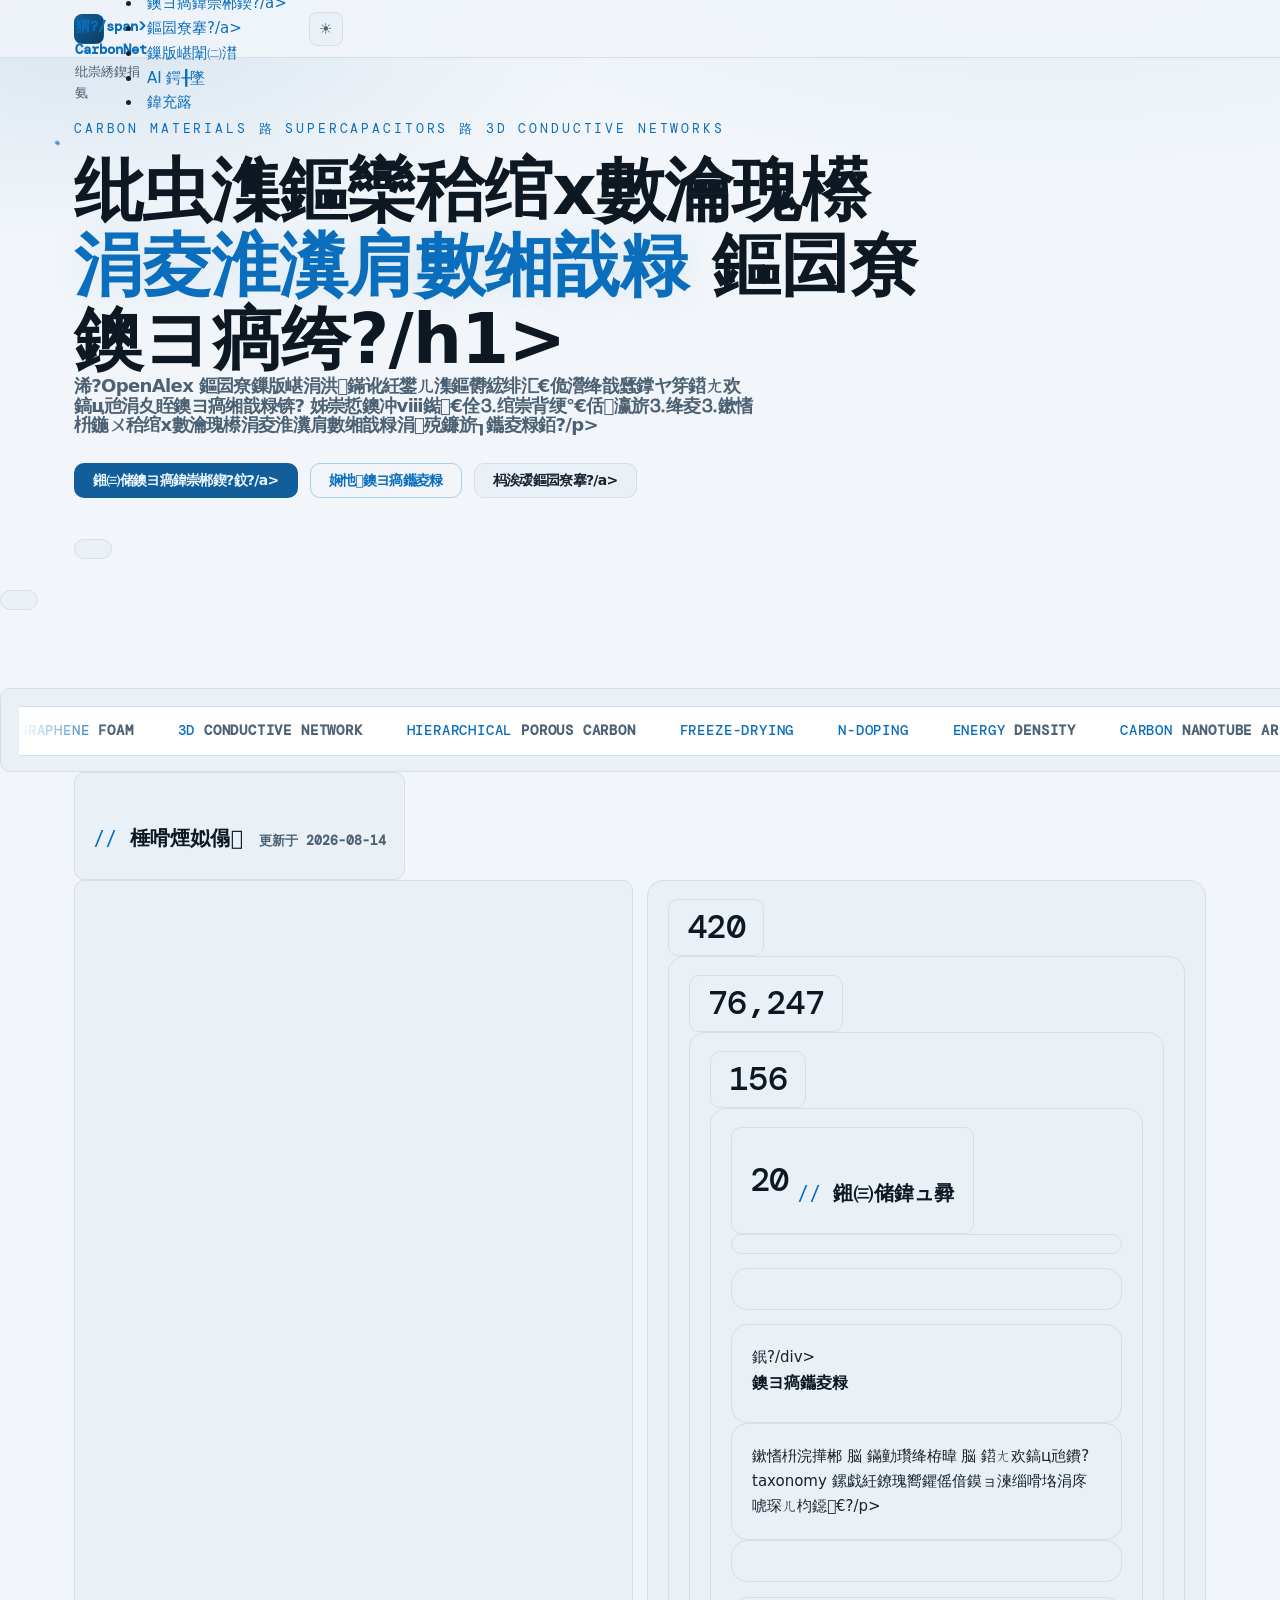
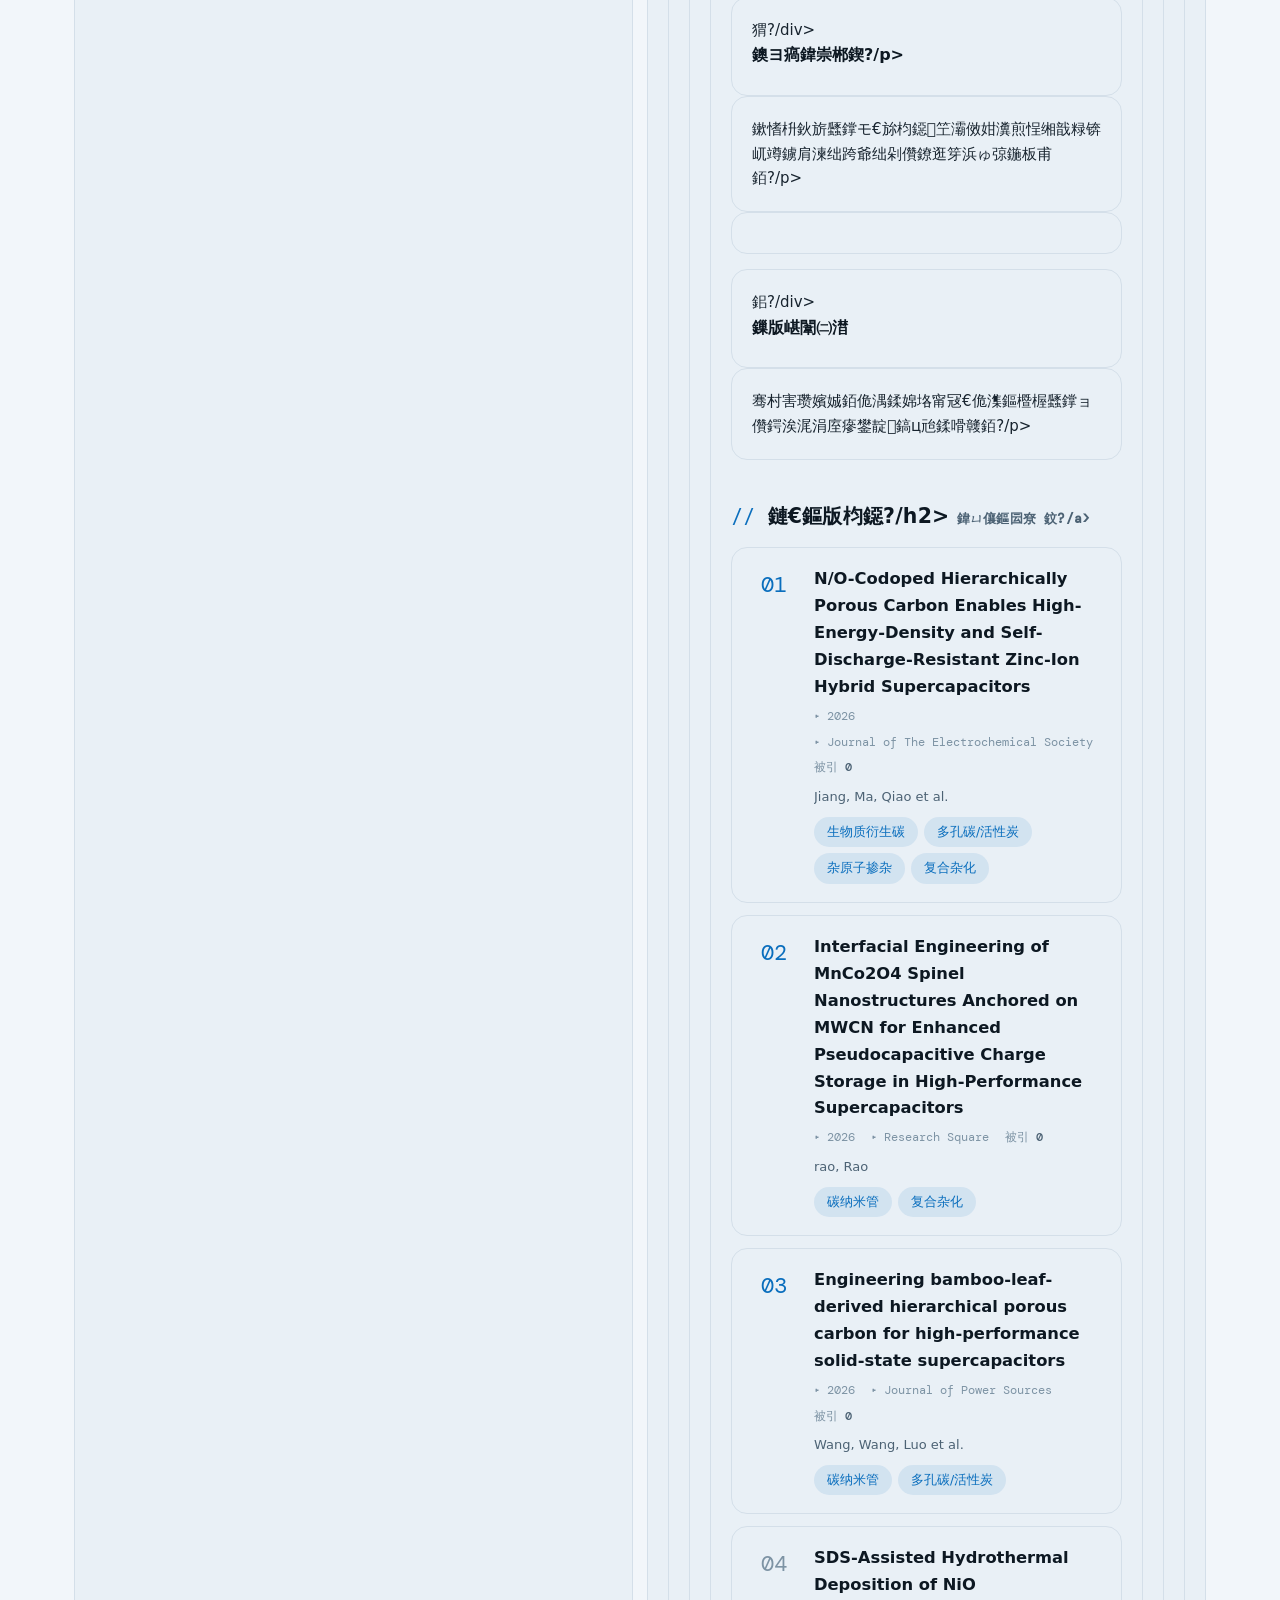
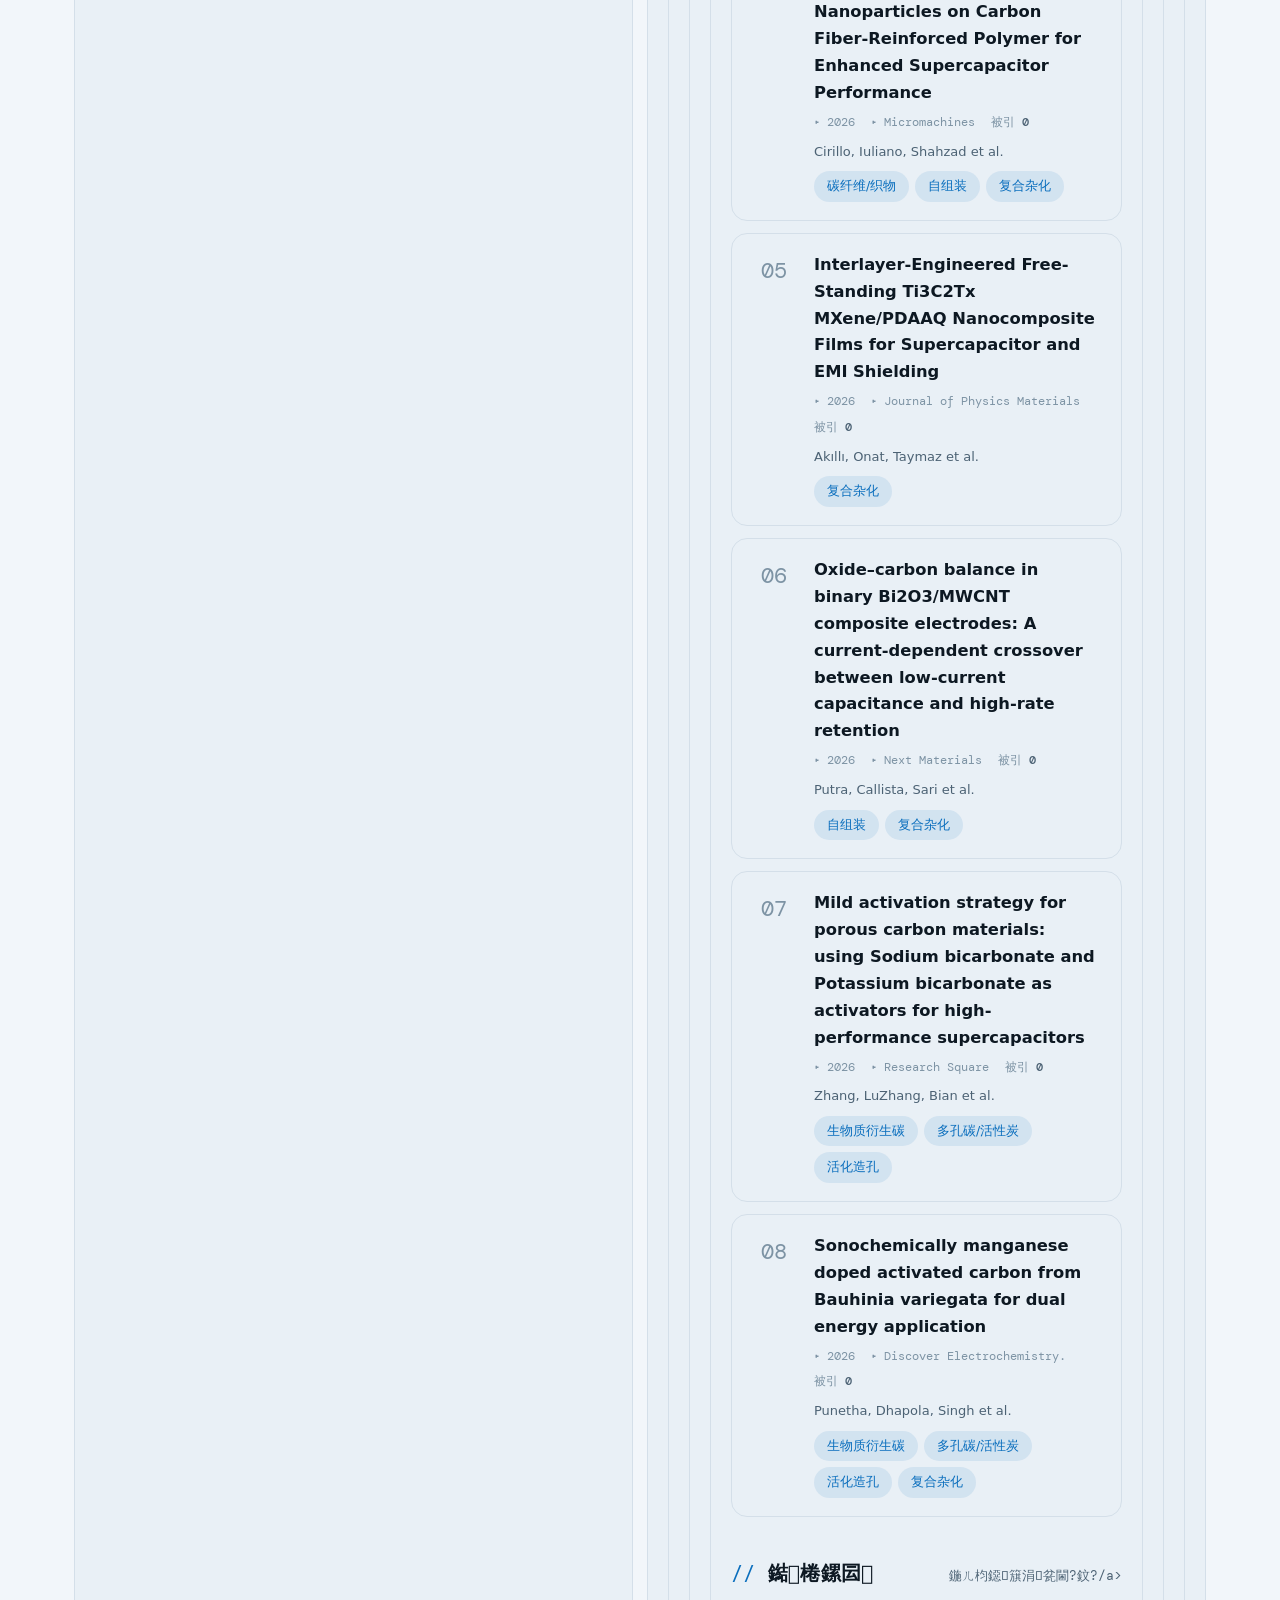
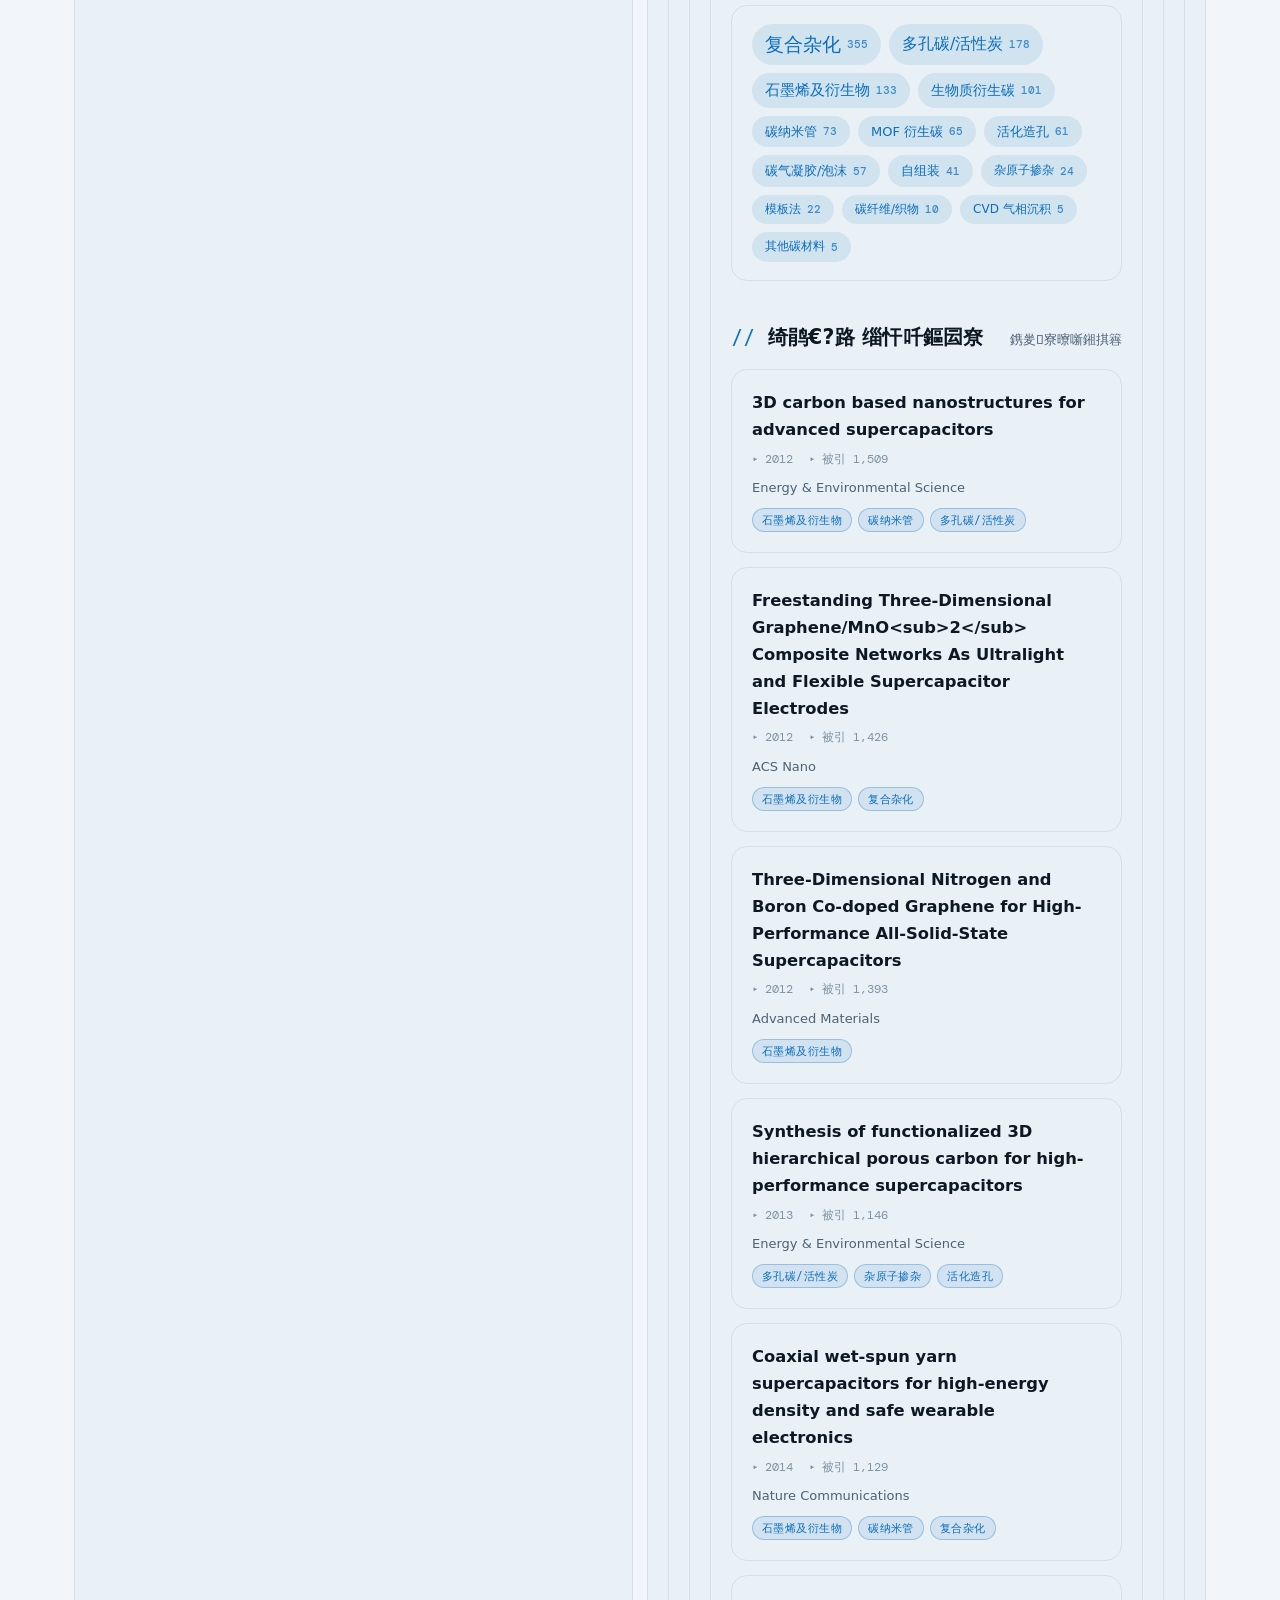
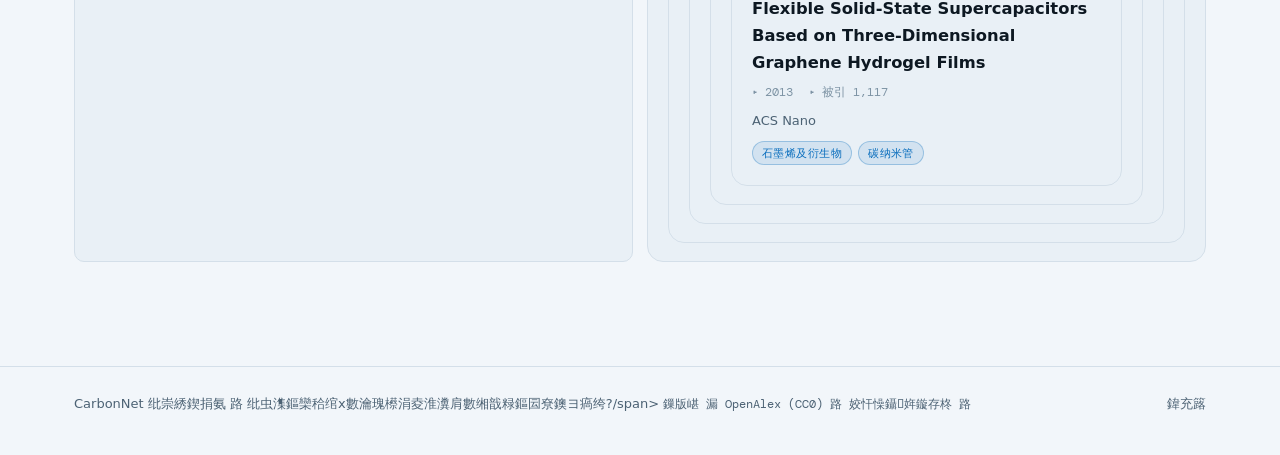
==== index.html @ fbaf21c8 "feat: CarbonNet 碳网图谱初版 — 碳材料超级电容器三维导电网络文献知识站" ====
﻿<!DOCTYPE html>
<html lang="zh-CN" class="no-js">
<head>
  <meta charset="UTF-8">
  <meta name="viewport" content="width=device-width, initial-scale=1.0">
  <meta name="description" content="CarbonNet 纰崇綉鍥捐氨 鈥?纰虫潗鏂欒秴绾х數瀹瑰櫒涓夌淮瀵肩數缃戠粶鏂囩尞鐭ヨ瘑绔欍€傛暟鎹潵鑷?OpenAlex锛屾瘡鍛ㄨ嚜鍔ㄦ洿鏂般€?>
  <title>CarbonNet 纰崇綉鍥捐氨 鈥?纰虫潗鏂欒秴绾х數瀹瑰櫒涓夌淮瀵肩數缃戠粶</title>
  <link rel="icon" href="assets/favicon.svg?v=1" type="image/svg+xml">
  <link rel="stylesheet" href="css/tokens.css?v=1">
  <link rel="stylesheet" href="css/main.css?v=1">
  <link rel="stylesheet" href="css/pages.css?v=1">
  <script defer src="js/vendor/echarts.min.js?v=1"></script>
  <script defer src="js/common.js?v=3"></script>
  <script defer src="js/index.js?v=1"></script>
</head>
<body>
  <header class="nav">
    <div class="nav-inner">
      <a class="brand" href="index.html">
        <span class="logo">猬?/span>
        <span>CarbonNet</span><span class="brand-cn">纰崇綉鍥捐氨</span>
      </a>
      <nav aria-label="涓诲鑸?>
        <ul class="nav-links">
          <li><a href="index.html">棣栭〉</a></li>
          <li><a href="taxonomy.html">鐭ヨ瘑鑴夌粶</a></li>
          <li><a href="graph.html">鐭ヨ瘑鍏崇郴鍥?/a></li>
          <li><a href="library.html">鏂囩尞搴?/a></li>
          <li><a href="stats.html">鏁版嵁闈㈡澘</a></li>
          <li><a href="ai.html">AI 鍔╂墜</a></li>
          <li><a href="about.html">鍏充簬</a></li>
        </ul>
      </nav>
      <div class="nav-right">
        <button class="icon-btn theme-toggle" aria-label="鍒囨崲涓婚">鈽?/button>
        <button class="icon-btn nav-toggle" aria-label="鑿滃崟">鈽?/button>
      </div>
    </div>
  </header>

  <main class="page">
    <!-- Hero锛氱矑瀛愮敾甯?+ 澶у瓧鏍囪 -->
    <section class="hero">
      <canvas class="hero-canvas" id="heroCanvas" aria-hidden="true"></canvas>
      <div class="container hero-inner">
        <p class="hero-eyebrow enter">CARBON MATERIALS 路 SUPERCAPACITORS 路 3D CONDUCTIVE NETWORKS</p>
        <h1 class="enter">纰虫潗鏂欒秴绾х數瀹瑰櫒<br><span class="glow">涓夌淮瀵肩數缃戠粶</span> 鏂囩尞鐭ヨ瘑绔?/h1>
        <p class="lead enter">浠?OpenAlex 鏂囩尞鏁版嵁涓洪鏋讹紝鐢ㄦ潗鏂欎綋绯汇€佹瀯绛戠瓥鐣ヤ笌鍣ㄤ欢鎬ц兘涓夊眰鐭ヨ瘑缃戠粶锛?          姊崇悊鐭冲ⅷ鐑€佺⒊绾崇背绠°€佸瀛旂⒊绛夌⒊鏉愭枡鍦ㄨ秴绾х數瀹瑰櫒涓夌淮瀵肩數缃戠粶涓殑鐮旂┒鑴夌粶銆?/p>
        <div class="hero-actions enter">
          <a class="btn btn-primary" href="graph.html">鎺㈢储鐭ヨ瘑鍏崇郴鍥?鈫?/a>
          <a class="btn btn-ghost" href="taxonomy.html">娴忚鐭ヨ瘑鑴夌粶</a>
          <a class="btn btn-soft" href="library.html">杩涘叆鏂囩尞搴?/a>
        </div>
      </div>
    </section>

    <!-- 澶у瓧鏍囪甯?-->
    <div class="marquee-band" aria-hidden="true">
      <div class="marquee" id="marquee"></div>
    </div>

    <div class="container">
      <!-- KPI -->
      <section class="sec-head"><h2>棰嗗煙姒傝</h2><span class="sec-more" id="kpiUpdated"></span></section>
      <div class="kpi-grid" data-stagger>
        <div class="card kpi enter"><div class="kpi-num" id="kpiWorks">鈥?/div><div class="kpi-label">鏀跺綍鏂囩尞</div></div>
        <div class="card kpi enter"><div class="kpi-num" id="kpiCited">鈥?/div><div class="kpi-label">绱琚紩</div></div>
        <div class="card kpi enter"><div class="kpi-num" id="kpiVenues">鈥?/div><div class="kpi-label">瑕嗙洊鏈熷垔</div></div>
        <div class="card kpi enter"><div class="kpi-num" id="kpiYears">鈥?/div><div class="kpi-label">鏃堕棿璺ㄥ害锛堝勾锛?/div></div>
      </div>

      <!-- 鍔熻兘鍏ュ彛 -->
      <section class="sec-head"><h2>鎺㈢储鍏ュ彛</h2></section>
      <div class="grid-3" data-stagger>
        <a class="card card-hover feature-card enter" href="taxonomy.html">
          <div class="fc-icon">鈱?/div>
          <p class="fc-title">鐭ヨ瘑鑴夌粶</p>
          <p class="fc-desc">鏉愭枡浣撶郴 脳 鏋勭瓚绛栫暐 脳 鍣ㄤ欢鎬ц兘鐨?taxonomy 鏍戯紝鐐瑰嚮鑺傜偣鏌ョ湅缁嗗垎涓庝唬琛ㄦ枃鐚€?/p>
        </a>
        <a class="card card-hover feature-card enter" href="graph.html">
          <div class="fc-icon">猬?/div>
          <p class="fc-title">鐭ヨ瘑鍏崇郴鍥?/p>
          <p class="fc-desc">鏉愭枡鈥旂瓥鐣モ€旀枃鐚笁灞傚姏瀵煎悜缃戠粶锛屼竴鐪肩湅绌跨爺绌剁儹鐐逛笌浜ゅ弶鍦板甫銆?/p>
        </a>
        <a class="card card-hover feature-card enter" href="stats.html">
          <div class="fc-icon">鈻?/div>
          <p class="fc-title">鏁版嵁闈㈡澘</p>
          <p class="fc-desc">骞村害瓒嬪娍銆佹湡鍒婂垎甯冦€佹潗鏂櫭楃瓥鐣ョ儹鍔涘浘涓庢瘮鐢靛鎬ц兘鍒嗗竷銆?/p>
        </a>
      </div>

      <!-- 鏈€鏂版枃鐚?-->
      <section class="sec-head">
        <h2>鏈€鏂版枃鐚?/h2>
        <a class="sec-more" href="library.html?sort=date">鍏ㄩ儴鏂囩尞 鈫?/a>
      </section>
      <div class="paper-list" id="latestList" data-stagger></div>

      <!-- 鐑棬鏍囩浜?-->
      <section class="sec-head">
        <h2>鐑棬鏍囩</h2>
        <a class="sec-more" href="library.html">鍦ㄦ枃鐚簱涓瓫閫?鈫?/a>
      </section>
      <div class="tag-cloud card enter" id="tagCloud" style="padding:18px 20px"></div>

      <!-- 绮鹃€?/ 缁忓吀鏂囩尞 -->
      <section class="sec-head">
        <h2>绮鹃€?路 缁忓吀鏂囩尞</h2>
        <span class="sec-more">鎸夎寮曢噺鎺掑簭</span>
      </section>
      <div class="classic-grid" id="classicGrid" data-stagger></div>
    </div>
  </main>

  <footer class="site-footer">
    <div class="container">
      <span>CarbonNet 纰崇綉鍥捐氨 路 纰虫潗鏂欒秴绾х數瀹瑰櫒涓夌淮瀵肩數缃戠粶鏂囩尞鐭ヨ瘑绔?/span>
      <span class="footer-mono">鏁版嵁 漏 OpenAlex (CC0) 路 姣忓懆鑷姩鏇存柊 路 <a href="about.html">鍏充簬</a></span>
    </div>
  </footer>
</body>
</html>
---- css/tokens.css ----
/* ============================================================
   CarbonNet 碳网图谱 — 设计令牌 (Design Tokens)
   所有颜色集中于此；ECharts 通过 chartTheme() 读取同一批变量，
   改令牌即全站换肤。
   ============================================================ */

:root {
  /* —— 表面与文字（暗色默认：蓝调近黑编辑式） —— */
  --c-bg:            #0a0f14;
  --c-bg-soft:       #0e1620;
  --c-bg-raised:     #132030;
  --c-bg-overlay:    rgba(6, 11, 16, 0.72);
  --c-border:        #1c2c3a;
  --c-border-strong: #2b4358;
  --c-text:          #dce7f2;
  --c-text-dim:      #8fa3b5;
  --c-text-faint:    #5b7186;
  --c-heading:       #f2f7fb;

  /* —— 品牌 —— */
  --c-accent:        #7CC7FF;   /* 电光青：链接/高亮 */
  --c-accent-ink:    #04121f;   /* 电光青上的文字 */
  --c-accent-soft:   rgba(124, 199, 255, 0.12);
  --c-accent-line:   rgba(124, 199, 255, 0.35);
  --c-btn:           #125E9A;   /* 深蓝：按钮 */
  --c-btn-hover:     #1574bd;
  --c-btn-ink:       #eaf6ff;
  --c-ok:            #4ade80;
  --c-warn:          #fbbf24;
  --c-err:           #f87171;

  /* —— 图表令牌（chartTheme() 读取） —— */
  --chart-text:    #8fa3b5;
  --chart-axis:    #22374a;
  --chart-split:   rgba(124, 199, 255, 0.08);
  --chart-p1:      #7CC7FF;
  --chart-p2:      #125E9A;
  --chart-p3:      #4ade80;
  --chart-p4:      #fbbf24;
  --chart-p5:      #a78bfa;
  --chart-p6:      #f472b6;
  --chart-p7:      #2dd4bf;
  --chart-p8:      #fb923c;

  /* —— 字体 —— */
  --font-display: "Space Grotesk", "PingFang SC", "Microsoft YaHei", system-ui, sans-serif;
  --font-mono:    "DM Mono", ui-monospace, "Cascadia Mono", Consolas, monospace;
  --font-body:    "Space Grotesk", "PingFang SC", "Microsoft YaHei", system-ui, sans-serif;

  /* —— 动效 —— */
  --ease-spring:  cubic-bezier(.17, 1.25, .36, 1);
  --ease-out:     cubic-bezier(.22, .61, .36, 1);
  --dur-fast:     .16s;
  --dur-med:      .32s;
  --dur-slow:     .55s;
  --stagger-step: 55ms;
  --blur-in:      6px;
  --rise-in:      14px;

  /* —— 布局与阴影 —— */
  --nav-h:         58px;
  --radius:        10px;
  --radius-lg:     16px;
  --shadow-soft:   0 10px 30px rgba(0, 0, 0, .35);
  --shadow-pop:    0 18px 48px rgba(0, 0, 0, .5);
  --content-max:   1180px;
}

/* —— 浅色主题：覆盖令牌即全站换肤 —— */
[data-theme="light"] {
  --c-bg:            #f2f6fa;
  --c-bg-soft:       #ffffff;
  --c-bg-raised:     #e9f0f6;
  --c-bg-overlay:    rgba(226, 235, 244, 0.78);
  --c-border:        #d4dfe9;
  --c-border-strong: #b6c9d8;
  --c-text:          #17232e;
  --c-text-dim:      #4c6274;
  --c-text-faint:    #7d93a4;
  --c-heading:       #0d1822;

  --c-accent:        #0a6ebd;
  --c-accent-ink:    #ffffff;
  --c-accent-soft:   rgba(10, 110, 189, 0.10);
  --c-accent-line:   rgba(10, 110, 189, 0.30);
  --c-btn:           #125E9A;
  --c-btn-hover:     #0d507f;
  --c-btn-ink:       #eaf6ff;
  --c-ok:            #16a34a;
  --c-warn:          #d97706;
  --c-err:           #dc2626;

  --chart-text:    #4c6274;
  --chart-axis:    #c3d2de;
  --chart-split:   rgba(10, 110, 189, 0.08);
  --chart-p1:      #0a6ebd;
  --chart-p2:      #125E9A;
  --chart-p3:      #16a34a;
  --chart-p4:      #d97706;
  --chart-p5:      #7c3aed;
  --chart-p6:      #db2777;
  --chart-p7:      #0d9488;
  --chart-p8:      #ea580c;

  --shadow-soft:   0 10px 26px rgba(23, 53, 77, .12);
  --shadow-pop:    0 18px 44px rgba(23, 53, 77, .18);
}

/* ============================================================
   本地字体（零第三方请求）
   ============================================================ */
@font-face {
  font-family: "Space Grotesk";
  src: url("../fonts/space-grotesk-latin-wght-normal.woff2") format("woff2");
  font-weight: 300 700;
  font-style: normal;
  font-display: swap;
}
@font-face {
  font-family: "DM Mono";
  src: url("../fonts/dm-mono-latin-400-normal.woff2") format("woff2");
  font-weight: 400;
  font-style: normal;
  font-display: swap;
}
@font-face {
  font-family: "DM Mono";
  src: url("../fonts/dm-mono-latin-500-normal.woff2") format("woff2");
  font-weight: 500;
  font-style: normal;
  font-display: swap;
}
@font-face {
  font-family: "DM Mono";
  src: url("../fonts/dm-mono-latin-400-italic.woff2") format("woff2");
  font-weight: 400;
  font-style: italic;
  font-display: swap;
}
---- css/main.css ----
/* ============================================================
   CarbonNet 碳网图谱 — 全局样式 (main.css)
   依赖 tokens.css；所有颜色取自 CSS 变量令牌。
   铁律提醒：本文件每次改动后，引用它的 HTML 中 ?v=N 必须 +1。
   ============================================================ */

/* ---------- Reset & base ---------- */
*, *::before, *::after { box-sizing: border-box; }
html { -webkit-text-size-adjust: 100%; }
body {
  margin: 0;
  font-family: var(--font-body);
  font-size: 15px;
  line-height: 1.65;
  color: var(--c-text);
  background-color: var(--c-bg);
  /* 编辑式浅网格纹理 */
  background-image:
    radial-gradient(1100px 420px at 82% -8%, rgba(124, 199, 255, 0.09), transparent 60%),
    radial-gradient(900px 380px at 8% 4%, rgba(18, 94, 154, 0.14), transparent 55%),
    linear-gradient(var(--c-bg), var(--c-bg)),
    linear-gradient(to right, rgba(124, 199, 255, 0.035) 1px, transparent 1px),
    linear-gradient(to bottom, rgba(124, 199, 255, 0.035) 1px, transparent 1px);
  background-size: auto, auto, auto, 44px 44px, 44px 44px;
  background-attachment: fixed;
  min-height: 100vh;
  -webkit-font-smoothing: antialiased;
}
[data-theme="light"] body {
  background-image:
    radial-gradient(1100px 420px at 82% -8%, rgba(10, 110, 189, 0.08), transparent 60%),
    radial-gradient(900px 380px at 8% 4%, rgba(18, 94, 154, 0.10), transparent 55%),
    linear-gradient(var(--c-bg), var(--c-bg)),
    linear-gradient(to right, rgba(10, 110, 189, 0.045) 1px, transparent 1px),
    linear-gradient(to bottom, rgba(10, 110, 189, 0.045) 1px, transparent 1px);
  background-size: auto, auto, auto, 44px 44px, 44px 44px;
  background-attachment: fixed;
}

h1, h2, h3, h4 { font-family: var(--font-display); color: var(--c-heading); line-height: 1.25; margin: 0 0 .5em; letter-spacing: .01em; }
a { color: var(--c-accent); text-decoration: none; transition: color var(--dur-fast) var(--ease-out); }
a:hover { color: var(--c-accent); text-decoration: underline; text-underline-offset: 3px; }
p { margin: 0 0 1em; }
img, svg, canvas { display: block; max-width: 100%; }
button { font-family: inherit; }
::selection { background: var(--c-accent); color: var(--c-accent-ink); }
:focus-visible { outline: 2px solid var(--c-accent); outline-offset: 2px; border-radius: 3px; }

/* ---------- 布局 ---------- */
.container { max-width: var(--content-max); margin: 0 auto; padding: 0 24px; }
.page { padding-top: calc(var(--nav-h) + 28px); padding-bottom: 64px; min-height: 100vh; }

/* 页头（内页 hero） */
.page-head { margin: 8px 0 30px; }
.eyebrow {
  font-family: var(--font-mono);
  font-size: 12px;
  letter-spacing: .18em;
  text-transform: uppercase;
  color: var(--c-accent);
  display: block;
  margin-bottom: 10px;
}
.page-head h1 { font-size: clamp(1.7rem, 3.4vw, 2.5rem); font-weight: 600; margin-bottom: .4em; }
.page-head .lead { color: var(--c-text-dim); max-width: 720px; font-size: 15.5px; }

/* section 标题 */
.sec-head { display: flex; align-items: baseline; justify-content: space-between; gap: 16px; margin: 44px 0 18px; flex-wrap: wrap; }
.sec-head h2 { font-size: 1.28rem; font-weight: 600; margin: 0; }
.sec-head h2::before { content: "// "; color: var(--c-accent); font-family: var(--font-mono); font-weight: 400; }
.sec-head .sec-more { font-family: var(--font-mono); font-size: 13px; color: var(--c-text-dim); }
.sec-head .sec-more:hover { color: var(--c-accent); }

/* ---------- 顶部导航 ---------- */
.nav {
  position: fixed; inset: 0 0 auto 0; z-index: 100;
  height: var(--nav-h);
  display: flex; align-items: center;
  background: color-mix(in srgb, var(--c-bg) 82%, transparent);
  -webkit-backdrop-filter: blur(12px) saturate(1.2);
  backdrop-filter: blur(12px) saturate(1.2);
  border-bottom: 1px solid var(--c-border);
}
.nav-inner { width: 100%; max-width: var(--content-max); margin: 0 auto; padding: 0 24px; display: flex; align-items: center; gap: 22px; }
.brand { display: flex; align-items: center; gap: 10px; font-family: var(--font-display); font-weight: 600; font-size: 16px; color: var(--c-heading); }
.brand:hover { text-decoration: none; }
.brand .logo {
  width: 30px; height: 30px; border-radius: 8px; display: grid; place-items: center;
  background: linear-gradient(135deg, var(--c-btn) 0%, #0b3d63 100%);
  border: 1px solid var(--c-accent-line);
  font-family: var(--font-mono); font-size: 14px; color: var(--c-accent);
}
.brand .brand-cn { color: var(--c-text-dim); font-weight: 500; font-size: 13px; }
.nav-links { display: flex; gap: 2px; margin-left: auto; list-style: none; padding: 0; margin-block: 0; }
.nav-links a {
  display: block; padding: 7px 13px; border-radius: 8px; color: var(--c-text-dim);
  font-size: 14px; font-weight: 500; transition: background var(--dur-fast) var(--ease-out), color var(--dur-fast) var(--ease-out);
}
.nav-links a:hover { color: var(--c-text); background: var(--c-accent-soft); text-decoration: none; }
.nav-links a.active { color: var(--c-accent); background: var(--c-accent-soft); }
.nav-right { display: flex; align-items: center; gap: 10px; }
.icon-btn {
  width: 34px; height: 34px; border-radius: 8px; border: 1px solid var(--c-border);
  background: var(--c-bg-raised); color: var(--c-text-dim); cursor: pointer; font-size: 15px;
  display: grid; place-items: center; transition: color var(--dur-fast), border-color var(--dur-fast), transform var(--dur-fast) var(--ease-spring);
}
.icon-btn:hover { color: var(--c-accent); border-color: var(--c-accent-line); transform: translateY(-1px); }
.nav-toggle { display: none; }

/* ---------- 按钮 ---------- */
.btn {
  display: inline-flex; align-items: center; gap: 8px; padding: 9px 18px; border-radius: var(--radius);
  font-size: 14px; font-weight: 600; cursor: pointer; border: 1px solid transparent;
  transition: transform var(--dur-fast) var(--ease-spring), background var(--dur-fast), border-color var(--dur-fast), color var(--dur-fast), box-shadow var(--dur-fast);
}
.btn:active { transform: translateY(1px) scale(.99); }
.btn-primary { background: var(--c-btn); color: var(--c-btn-ink); }
.btn-primary:hover { background: var(--c-btn-hover); box-shadow: 0 4px 18px rgba(18, 94, 154, .35); text-decoration: none; color: var(--c-btn-ink); }
.btn-ghost { background: transparent; color: var(--c-accent); border-color: var(--c-accent-line); }
.btn-ghost:hover { background: var(--c-accent-soft); border-color: var(--c-accent); text-decoration: none; }
.btn-soft { background: var(--c-bg-raised); color: var(--c-text); border-color: var(--c-border); }
.btn-soft:hover { border-color: var(--c-border-strong); color: var(--c-heading); text-decoration: none; }
.btn-sm { padding: 5px 12px; font-size: 13px; border-radius: 7px; }

/* ---------- 卡片 ---------- */
.card {
  background: var(--c-bg-raised);
  border: 1px solid var(--c-border);
  border-radius: var(--radius-lg);
  padding: 20px;
  transition: transform var(--dur-med) var(--ease-spring), border-color var(--dur-med), box-shadow var(--dur-med);
}
.card-hover:hover { transform: translateY(-3px); border-color: var(--c-accent-line); box-shadow: var(--shadow-soft); }
.card h3 { font-size: 1.05rem; margin: 0 0 8px; }
.card h3 a { color: var(--c-heading); }
.card h3 a:hover { color: var(--c-accent); text-decoration: none; }

/* ---------- KPI ---------- */
.kpi-grid { display: grid; grid-template-columns: repeat(auto-fit, minmax(160px, 1fr)); gap: 14px; }
.kpi { padding: 18px 20px; position: relative; overflow: hidden; }
.kpi .kpi-num {
  font-family: var(--font-mono); font-size: 2.1rem; font-weight: 500; color: var(--c-heading);
  font-variant-numeric: tabular-nums; letter-spacing: -.02em; line-height: 1.1;
}
.kpi .kpi-num .unit { font-size: 1rem; color: var(--c-accent); margin-left: 4px; }
.kpi .kpi-label { color: var(--c-text-dim); font-size: 13px; margin-top: 6px; }
.kpi::after {
  content: ""; position: absolute; inset: auto -30% -60% auto; width: 120px; height: 120px;
  background: radial-gradient(closest-side, var(--c-accent-soft), transparent); pointer-events: none;
}

/* ---------- 标签云 / 徽章 ---------- */
.tag {
  display: inline-flex; align-items: center; gap: 6px; padding: 4px 12px; border-radius: 999px;
  background: var(--c-accent-soft); color: var(--c-accent); border: 1px solid transparent;
  font-size: 12.5px; font-weight: 500; cursor: pointer; white-space: nowrap;
  transition: transform var(--dur-fast) var(--ease-spring), border-color var(--dur-fast), background var(--dur-fast);
}
.tag:hover { transform: translateY(-1px); border-color: var(--c-accent-line); text-decoration: none; }
.tag .tag-count { font-family: var(--font-mono); font-size: 11px; opacity: .75; }
.tag-cloud { display: flex; flex-wrap: wrap; gap: 8px; }
.tag-cloud .tag { font-size: 12.5px; }

.badge {
  display: inline-flex; align-items: center; padding: 2px 9px; border-radius: 999px;
  font-family: var(--font-mono); font-size: 11px; letter-spacing: .04em;
  border: 1px solid var(--c-border); color: var(--c-text-dim); background: var(--c-bg-soft);
}
.badge-accent { color: var(--c-accent); border-color: var(--c-accent-line); background: var(--c-accent-soft); }

/* ---------- 列表：文献条目 ---------- */
.paper-list { display: flex; flex-direction: column; gap: 12px; }
.paper-item {
  display: flex; gap: 18px; padding: 18px 20px; border-radius: var(--radius-lg);
  background: var(--c-bg-raised); border: 1px solid var(--c-border);
  transition: transform var(--dur-med) var(--ease-spring), border-color var(--dur-med), box-shadow var(--dur-med);
}
.paper-item:hover { transform: translateY(-2px); border-color: var(--c-accent-line); box-shadow: var(--shadow-soft); }
.paper-item .rank {
  font-family: var(--font-mono); font-size: 1.35rem; color: var(--c-text-faint);
  min-width: 44px; text-align: center; padding-top: 2px; font-variant-numeric: tabular-nums;
}
.paper-item .rank.hot { color: var(--c-accent); }
.paper-body { flex: 1; min-width: 0; }
.paper-title { font-size: 1.02rem; font-weight: 600; color: var(--c-heading); margin: 0 0 6px; display: block; }
.paper-title:hover { color: var(--c-accent); text-decoration: none; }
.paper-meta { display: flex; flex-wrap: wrap; gap: 6px 16px; font-family: var(--font-mono); font-size: 12px; color: var(--c-text-faint); margin-bottom: 8px; }
.paper-meta b { color: var(--c-text-dim); font-weight: 500; }
.paper-authors { font-size: 13px; color: var(--c-text-dim); overflow: hidden; text-overflow: ellipsis; white-space: nowrap; }
.paper-tags { display: flex; flex-wrap: wrap; gap: 6px; margin-top: 9px; }

/* ---------- 表单控件（筛选） ---------- */
.ctrl {
  appearance: none; -webkit-appearance: none;
  background: var(--c-bg-raised); color: var(--c-text); border: 1px solid var(--c-border);
  border-radius: 8px; padding: 8px 12px; font-size: 14px; font-family: inherit;
  transition: border-color var(--dur-fast);
}
.ctrl:hover { border-color: var(--c-border-strong); }
.ctrl:focus { outline: none; border-color: var(--c-accent); box-shadow: 0 0 0 3px var(--c-accent-soft); }
select.ctrl { padding-right: 30px; cursor: pointer;
  background-image: linear-gradient(45deg, transparent 50%, var(--c-text-dim) 50%), linear-gradient(135deg, var(--c-text-dim) 50%, transparent 50%);
  background-position: calc(100% - 16px) 55%, calc(100% - 11px) 55%;
  background-size: 5px 5px, 5px 5px; background-repeat: no-repeat;
}
input[type="search"].ctrl { min-width: 240px; }

.filter-bar { display: flex; flex-wrap: wrap; gap: 10px; align-items: center; margin: 0 0 18px; }
.filter-bar .spacer { flex: 1; }

/* ---------- 表格（文献库） ---------- */
.table-wrap { overflow-x: auto; border: 1px solid var(--c-border); border-radius: var(--radius-lg); background: var(--c-bg-raised); }
table.papers { width: 100%; border-collapse: collapse; font-size: 14px; min-width: 760px; }
.papers thead th {
  position: sticky; top: 0; text-align: left; padding: 12px 16px; background: var(--c-bg-soft);
  color: var(--c-text-dim); font-family: var(--font-mono); font-size: 12px; font-weight: 500;
  letter-spacing: .08em; text-transform: uppercase; border-bottom: 1px solid var(--c-border-strong);
  cursor: pointer; user-select: none; white-space: nowrap;
}
.papers thead th:hover { color: var(--c-accent); }
.papers thead th .sort-ind { color: var(--c-accent); margin-left: 4px; }
.papers tbody td { padding: 11px 16px; border-bottom: 1px solid var(--c-border); vertical-align: top; }
.papers tbody tr { transition: background var(--dur-fast); }
.papers tbody tr:hover { background: var(--c-accent-soft); }
.papers tbody tr:last-child td { border-bottom: none; }
.papers .cell-title { max-width: 460px; }
.papers .cell-title a { color: var(--c-heading); font-weight: 600; }
.papers .cell-title a:hover { color: var(--c-accent); text-decoration: none; }
.papers .num { font-family: var(--font-mono); font-variant-numeric: tabular-nums; white-space: nowrap; }

/* ---------- 分页 ---------- */
.pager { display: flex; align-items: center; justify-content: center; gap: 6px; margin-top: 22px; flex-wrap: wrap; }
.pager .page-btn {
  min-width: 36px; height: 36px; padding: 0 10px; border-radius: 8px; border: 1px solid var(--c-border);
  background: var(--c-bg-raised); color: var(--c-text-dim); cursor: pointer; font-family: var(--font-mono); font-size: 13px;
  transition: color var(--dur-fast), border-color var(--dur-fast), background var(--dur-fast), transform var(--dur-fast) var(--ease-spring);
}
.pager .page-btn:hover:not(:disabled) { color: var(--c-accent); border-color: var(--c-accent-line); transform: translateY(-1px); }
.pager .page-btn.current { background: var(--c-btn); color: var(--c-btn-ink); border-color: var(--c-btn); }
.pager .page-btn:disabled { opacity: .4; cursor: not-allowed; }
.pager .page-info { font-family: var(--font-mono); font-size: 12.5px; color: var(--c-text-faint); margin: 0 10px; }

/* ---------- 右侧详情面板（知识脉络） ---------- */
.drawer-mask {
  position: fixed; inset: 0; z-index: 200; background: var(--c-bg-overlay);
  -webkit-backdrop-filter: blur(3px); backdrop-filter: blur(3px);
  opacity: 0; pointer-events: none; transition: opacity var(--dur-med) var(--ease-out);
}
.drawer-mask.open { opacity: 1; pointer-events: auto; }
.drawer {
  position: fixed; top: 0; right: 0; bottom: 0; z-index: 210; width: min(420px, 92vw);
  background: var(--c-bg-raised); border-left: 1px solid var(--c-border-strong);
  box-shadow: var(--shadow-pop); padding: 22px 24px; overflow-y: auto;
  transform: translateX(105%); transition: transform var(--dur-slow) var(--ease-spring);
}
.drawer.open { transform: translateX(0); }
.drawer-close {
  position: absolute; top: 14px; right: 14px; width: 32px; height: 32px; border-radius: 8px;
  border: 1px solid var(--c-border); background: var(--c-bg-soft); color: var(--c-text-dim);
  cursor: pointer; font-size: 16px; display: grid; place-items: center;
  transition: color var(--dur-fast), border-color var(--dur-fast), transform var(--dur-fast) var(--ease-spring);
}
.drawer-close:hover { color: var(--c-err); border-color: var(--c-err); transform: rotate(90deg); }
.drawer .d-eyebrow { font-family: var(--font-mono); font-size: 11.5px; letter-spacing: .14em; text-transform: uppercase; color: var(--c-accent); }
.drawer h2 { font-size: 1.25rem; margin: 8px 0 14px; padding-right: 36px; }
.drawer .d-meta { display: flex; flex-wrap: wrap; gap: 6px; margin-bottom: 14px; }

/* ---------- toast ---------- */
.toast-stack { position: fixed; bottom: 22px; left: 50%; transform: translateX(-50%); z-index: 400; display: flex; flex-direction: column; gap: 8px; align-items: center; }
.toast {
  padding: 10px 18px; border-radius: 10px; background: var(--c-bg-raised); border: 1px solid var(--c-border-strong);
  box-shadow: var(--shadow-pop); font-size: 14px; color: var(--c-text); max-width: 82vw;
  animation: toastIn var(--dur-med) var(--ease-spring) both;
}
.toast.ok { border-color: var(--c-ok); }
.toast.err { border-color: var(--c-err); }
@keyframes toastIn { from { opacity: 0; transform: translateY(10px); } to { opacity: 1; transform: none; } }

/* ---------- 骨架屏 ---------- */
.skeleton {
  border-radius: var(--radius-lg); position: relative; overflow: hidden;
  background: var(--c-bg-raised); border: 1px solid var(--c-border); min-height: 110px;
}
.skeleton::after {
  content: ""; position: absolute; inset: 0;
  background: linear-gradient(100deg, transparent 30%, var(--c-accent-soft) 50%, transparent 70%);
  animation: shimmer 1.4s linear infinite;
}
@keyframes shimmer { from { transform: translateX(-100%); } to { transform: translateX(100%); } }

/* ---------- 入场动画基础设施 ----------
   铁律 2：动画播完必须退役。JS 统一监听 animationend，
   给元素加 .entered；.entered 用 animation:none !important 退役。
   hover 效果一律用 transition（见 .card-hover 等），绝不触碰 animation，
   因此移开鼠标不会出现"闪没"。 */
@keyframes enterBlurRise {
  from { opacity: 0; transform: translateY(var(--rise-in)); filter: blur(var(--blur-in)); }
  to   { opacity: 1; transform: none; filter: blur(0); }
}
@keyframes enterFade {
  from { opacity: 0; transform: translateY(8px); }
  to   { opacity: 1; transform: none; }
}
.enter { animation: enterBlurRise var(--dur-slow) var(--ease-spring) both; }
.enter-fade { animation: enterFade var(--dur-med) var(--ease-out) both; }
/* 退役态：所有入场动画永久关闭 */
.entered, .entered * { animation: none !important; }
/* 未启用 JS 时不留"隐身"元素 */
.no-js .enter, .no-js .enter-fade { animation: none; }

/* ---------- 减少动效偏好 ----------
   铁律：全程尊重 prefers-reduced-motion。 */
@media (prefers-reduced-motion: reduce) {
  *, *::before, *::after {
    animation-duration: .001s !important;
    animation-delay: 0s !important;
    transition-duration: .001s !important;
    scroll-behavior: auto !important;
  }
  .enter, .enter-fade { animation: none !important; opacity: 1 !important; transform: none !important; filter: none !important; }
  .skeleton::after { animation: none; }
}

/* ---------- footer ---------- */
.site-footer { border-top: 1px solid var(--c-border); padding: 26px 0 40px; margin-top: 40px; color: var(--c-text-faint); font-size: 13px; }
.site-footer .container { display: flex; flex-wrap: wrap; gap: 8px 24px; align-items: center; justify-content: space-between; }
.site-footer a { color: var(--c-text-dim); }
.site-footer a:hover { color: var(--c-accent); }
.footer-mono { font-family: var(--font-mono); font-size: 12px; }

/* ---------- 响应式 ---------- */
@media (max-width: 900px) {
  .nav-toggle { display: grid; }
  .nav-links {
    position: absolute; top: var(--nav-h); left: 0; right: 0; flex-direction: column;
    background: var(--c-bg-raised); border-bottom: 1px solid var(--c-border-strong);
    padding: 10px 16px 16px; gap: 2px;
    display: none; box-shadow: var(--shadow-soft);
  }
  .nav-links.open { display: flex; }
  .nav-links a { padding: 10px 12px; font-size: 15px; }
  .paper-item { flex-direction: column; gap: 8px; }
  .paper-item .rank { text-align: left; }
}
---- css/pages.css ----
/* ============================================================
   CarbonNet 碳网图谱 — 页面样式 (pages.css)
   依赖 tokens.css + main.css。颜色一律取自变量。
   铁律提醒：本文件每次改动后，引用它的 HTML 中 ?v=N 必须 +1。
   ============================================================ */

/* ================= 首页 ================= */
.hero {
  position: relative; margin-top: calc(-1 * (var(--nav-h) + 28px));
  padding-top: calc(var(--nav-h) + 60px); padding-bottom: 70px; overflow: hidden;
}
.hero-canvas { position: absolute; inset: 0; z-index: 0; pointer-events: none; }
.hero-inner { position: relative; z-index: 1; }
.hero-eyebrow { font-family: var(--font-mono); font-size: 13px; letter-spacing: .22em; text-transform: uppercase; color: var(--c-accent); }
.hero h1 {
  font-size: clamp(2.3rem, 6vw, 4.3rem); font-weight: 600; letter-spacing: -.01em;
  line-height: 1.08; margin: 14px 0 18px; max-width: 900px;
}
.hero h1 .glow { color: var(--c-accent); text-shadow: 0 0 34px var(--c-accent-soft); }
.hero .lead { color: var(--c-text-dim); font-size: clamp(1rem, 1.6vw, 1.13rem); max-width: 680px; }
.hero-actions { display: flex; flex-wrap: wrap; gap: 12px; margin-top: 28px; }

.marquee-band {
  margin: 8px 0 6px; overflow: hidden; border-block: 1px solid var(--c-border);
  background: var(--c-bg-soft); padding: 13px 0; position: relative;
}
.marquee-band::before, .marquee-band::after {
  content: ""; position: absolute; top: 0; bottom: 0; width: 90px; z-index: 2; pointer-events: none;
}
.marquee-band::before { left: 0; background: linear-gradient(to right, var(--c-bg-soft), transparent); }
.marquee-band::after { right: 0; background: linear-gradient(to left, var(--c-bg-soft), transparent); }
.marquee { display: flex; gap: 44px; white-space: nowrap; width: max-content; animation: marquee 42s linear infinite; }
.marquee span { font-family: var(--font-mono); font-size: 13.5px; letter-spacing: .06em; color: var(--c-text-dim); }
.marquee span b { color: var(--c-accent); font-weight: 500; }
@keyframes marquee { from { transform: translateX(0); } to { transform: translateX(-50%); } }
.marquee-band:hover .marquee { animation-play-state: paused; }

.feature-card { display: block; color: inherit; }
.feature-card:hover { text-decoration: none; }
.feature-card .fc-title { font-size: 1rem; font-weight: 600; color: var(--c-heading); margin: 0 0 6px; }
.feature-card .fc-desc { color: var(--c-text-dim); font-size: 13.5px; margin: 0; }
.feature-card .fc-icon {
  width: 38px; height: 38px; border-radius: 10px; display: grid; place-items: center;
  background: var(--c-accent-soft); color: var(--c-accent); font-size: 17px; margin-bottom: 12px;
  border: 1px solid var(--c-accent-line);
}
.grid-3 { display: grid; grid-template-columns: repeat(auto-fit, minmax(240px, 1fr)); gap: 14px; }

.classic-grid { display: grid; grid-template-columns: repeat(auto-fill, minmax(300px, 1fr)); gap: 14px; }

/* ================= 知识脉络 ================= */
.tax-layout { display: grid; grid-template-columns: minmax(0, 1fr); gap: 16px; }
.tax-chart-wrap {
  border: 1px solid var(--c-border); border-radius: var(--radius-lg);
  background: var(--c-bg-raised); padding: 10px; position: relative;
}
#taxChart { width: 100%; height: min(74vh, 760px); }
.tax-legend { display: flex; flex-wrap: wrap; gap: 14px; padding: 4px 12px 12px; font-size: 12.5px; color: var(--c-text-dim); font-family: var(--font-mono); }
.tax-legend .dot { display: inline-block; width: 9px; height: 9px; border-radius: 50%; margin-right: 5px; vertical-align: -1px; }
.tax-hint { position: absolute; left: 18px; bottom: 12px; font-size: 12px; color: var(--c-text-faint); font-family: var(--font-mono); pointer-events: none; }

/* ================= 知识关系图 ================= */
.graph-wrap {
  position: relative; border: 1px solid var(--c-border); border-radius: var(--radius-lg);
  background: var(--c-bg-raised); padding: 10px;
}
#graphChart { width: 100%; height: min(76vh, 780px); }
.graph-toolbar { position: absolute; top: 18px; right: 18px; z-index: 10; display: flex; flex-direction: column; gap: 6px; }
.graph-toolbar .btn { backdrop-filter: blur(6px); -webkit-backdrop-filter: blur(6px); }
.graph-info { position: absolute; left: 18px; top: 18px; z-index: 10; font-family: var(--font-mono); font-size: 12px; color: var(--c-text-faint); pointer-events: none; }
.graph-legend { display: flex; flex-wrap: wrap; gap: 16px; padding: 4px 12px 12px; font-size: 12.5px; color: var(--c-text-dim); font-family: var(--font-mono); }
.graph-legend .dot { display: inline-block; width: 10px; height: 10px; border-radius: 50%; margin-right: 5px; vertical-align: -1px; }

/* ================= 文献库 ================= */
.lib-head { display: flex; align-items: center; justify-content: space-between; gap: 14px; flex-wrap: wrap; }
.lib-count { font-family: var(--font-mono); font-size: 13px; color: var(--c-text-faint); }
.filter-chip {
  display: inline-flex; align-items: center; gap: 7px; padding: 5px 13px; border-radius: 999px;
  background: var(--c-accent-soft); border: 1px solid var(--c-accent-line); color: var(--c-accent);
  font-size: 12.5px; font-family: var(--font-mono); cursor: pointer; transition: background var(--dur-fast);
}
.filter-chip:hover { background: var(--c-accent-line); text-decoration: none; }
.filter-chip::after { content: "×"; font-size: 13px; opacity: .8; }

/* ================= 数据面板 ================= */
.chart-grid { display: grid; grid-template-columns: repeat(auto-fit, minmax(420px, 1fr)); gap: 16px; }
.chart-card { padding: 16px 16px 10px; }
.chart-card h3 { font-size: .95rem; margin: 0 0 4px; color: var(--c-text); font-weight: 600; }
.chart-card .chart-sub { font-size: 12px; color: var(--c-text-faint); font-family: var(--font-mono); margin-bottom: 8px; }
.chart-box { width: 100%; height: 300px; }
.chart-box.tall { height: 360px; }

/* ================= 论文详情 ================= */
.paper-head-card { padding: 26px 28px; }
.paper-head-card h1 { font-size: clamp(1.25rem, 2.4vw, 1.65rem); margin-bottom: 12px; }
.paper-id-line { display: flex; flex-wrap: wrap; gap: 8px 16px; align-items: center; font-family: var(--font-mono); font-size: 12.5px; color: var(--c-text-faint); margin-bottom: 16px; }
.paper-id-line .doi { color: var(--c-accent); }
.abs-grid { display: grid; grid-template-columns: 1fr 1fr; gap: 16px; }
@media (max-width: 800px) { .abs-grid { grid-template-columns: 1fr; } }
.abs-card h3 { display: flex; align-items: center; gap: 8px; font-size: .95rem; margin-bottom: 10px; }
.abs-card .abs-text { font-size: 14px; color: var(--c-text); line-height: 1.75; white-space: pre-wrap; }
.abs-card .abs-text.abs-empty { color: var(--c-text-faint); font-style: italic; }
.abs-lang { font-family: var(--font-mono); font-size: 11px; padding: 1px 8px; border-radius: 999px; border: 1px solid var(--c-border); color: var(--c-text-faint); }
.meta-table { width: 100%; border-collapse: collapse; font-size: 14px; }
.meta-table th {
  width: 130px; text-align: left; padding: 9px 14px; vertical-align: top;
  color: var(--c-text-faint); font-weight: 500; font-family: var(--font-mono); font-size: 12px;
  letter-spacing: .06em; border-bottom: 1px solid var(--c-border); white-space: nowrap;
}
.meta-table td { padding: 9px 14px; border-bottom: 1px solid var(--c-border); color: var(--c-text); }
.meta-table tr:last-child th, .meta-table tr:last-child td { border-bottom: none; }
.author-list { display: flex; flex-wrap: wrap; gap: 6px; }
.author-chip { padding: 2px 10px; border-radius: 999px; background: var(--c-bg-soft); border: 1px solid var(--c-border); font-size: 12.5px; color: var(--c-text-dim); }
.sim-item { display: flex; align-items: baseline; gap: 10px; padding: 10px 4px; border-bottom: 1px dashed var(--c-border); }
.sim-item:last-child { border-bottom: none; }
.sim-item .sim-score { font-family: var(--font-mono); font-size: 12px; color: var(--c-accent); white-space: nowrap; }
.sim-item .sim-title { font-size: 13.5px; }
.sim-item .sim-meta { font-family: var(--font-mono); font-size: 11.5px; color: var(--c-text-faint); white-space: nowrap; }

/* ================= AI 助手 ================= */
.ai-layout { display: grid; grid-template-columns: 300px minmax(0, 1fr); gap: 16px; align-items: start; }
@media (max-width: 860px) { .ai-layout { grid-template-columns: 1fr; } }
.ai-setup { padding: 20px; position: sticky; top: calc(var(--nav-h) + 16px); }
.ai-setup .key-input { display: flex; flex-direction: column; gap: 8px; margin: 12px 0; }
.ai-setup .key-input input { font-family: var(--font-mono); font-size: 12.5px; }
.ai-setup .ai-note { font-size: 12px; color: var(--c-text-faint); line-height: 1.6; }
.ai-chat { display: flex; flex-direction: column; height: min(72vh, 720px); padding: 0; overflow: hidden; }
.ai-messages { flex: 1; overflow-y: auto; padding: 18px; display: flex; flex-direction: column; gap: 12px; }
.ai-msg { max-width: 82%; padding: 11px 15px; border-radius: 14px; font-size: 14px; line-height: 1.7; white-space: pre-wrap; word-break: break-word; }
.ai-msg.user { align-self: flex-end; background: var(--c-btn); color: var(--c-btn-ink); border-bottom-right-radius: 4px; }
.ai-msg.assistant { align-self: flex-start; background: var(--c-bg-soft); border: 1px solid var(--c-border); border-bottom-left-radius: 4px; }
.ai-msg.assistant.error { border-color: var(--c-err); color: var(--c-err); }
.ai-input-row { display: flex; gap: 10px; padding: 14px; border-top: 1px solid var(--c-border); background: var(--c-bg-soft); }
.ai-input-row input { flex: 1; }
.ai-prompt-row { display: flex; flex-wrap: wrap; gap: 8px; padding: 0 18px 14px; }
.ai-prompt { font-size: 12px; }

/* ================= 关于 ================= */
.about-grid { display: grid; grid-template-columns: repeat(auto-fit, minmax(300px, 1fr)); gap: 14px; }
.about-grid .card h3 { font-size: 1rem; }
.about-grid .card p, .about-grid .card li { font-size: 13.5px; color: var(--c-text-dim); }
.about-grid ul { margin: 0; padding-left: 18px; }
.stack-list { display: flex; flex-wrap: wrap; gap: 8px; }
.stack-list .badge { font-size: 12px; padding: 4px 12px; }

/* ================= 加载/错误态 ================= */
.state-note { padding: 30px 20px; text-align: center; color: var(--c-text-faint); font-family: var(--font-mono); font-size: 13px; }
.state-note.err { color: var(--c-err); }

/* ================= 打印 ================= */
@media print {
  .nav, .toast-stack, .drawer, .drawer-mask, .hero-canvas, .graph-toolbar { display: none !important; }
  .page { padding-top: 0; }
  body { background: #fff; color: #000; }
}
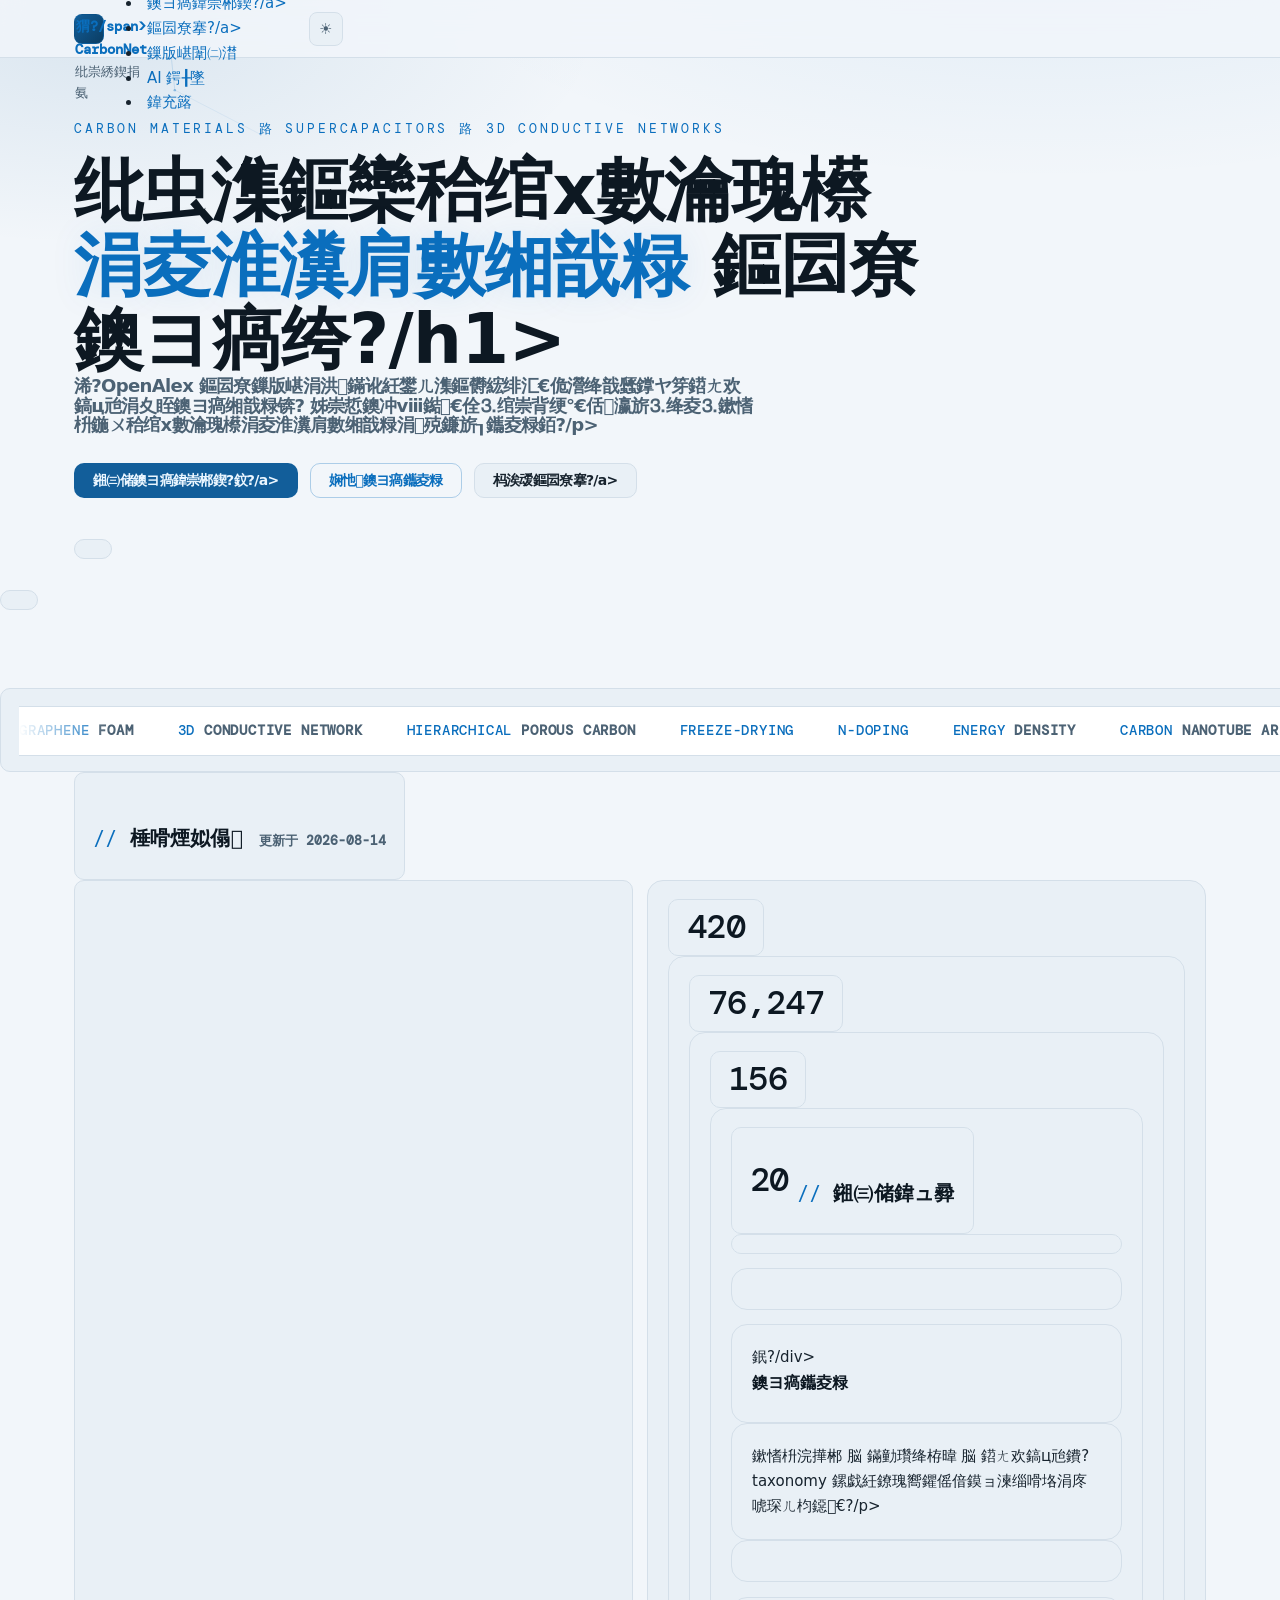
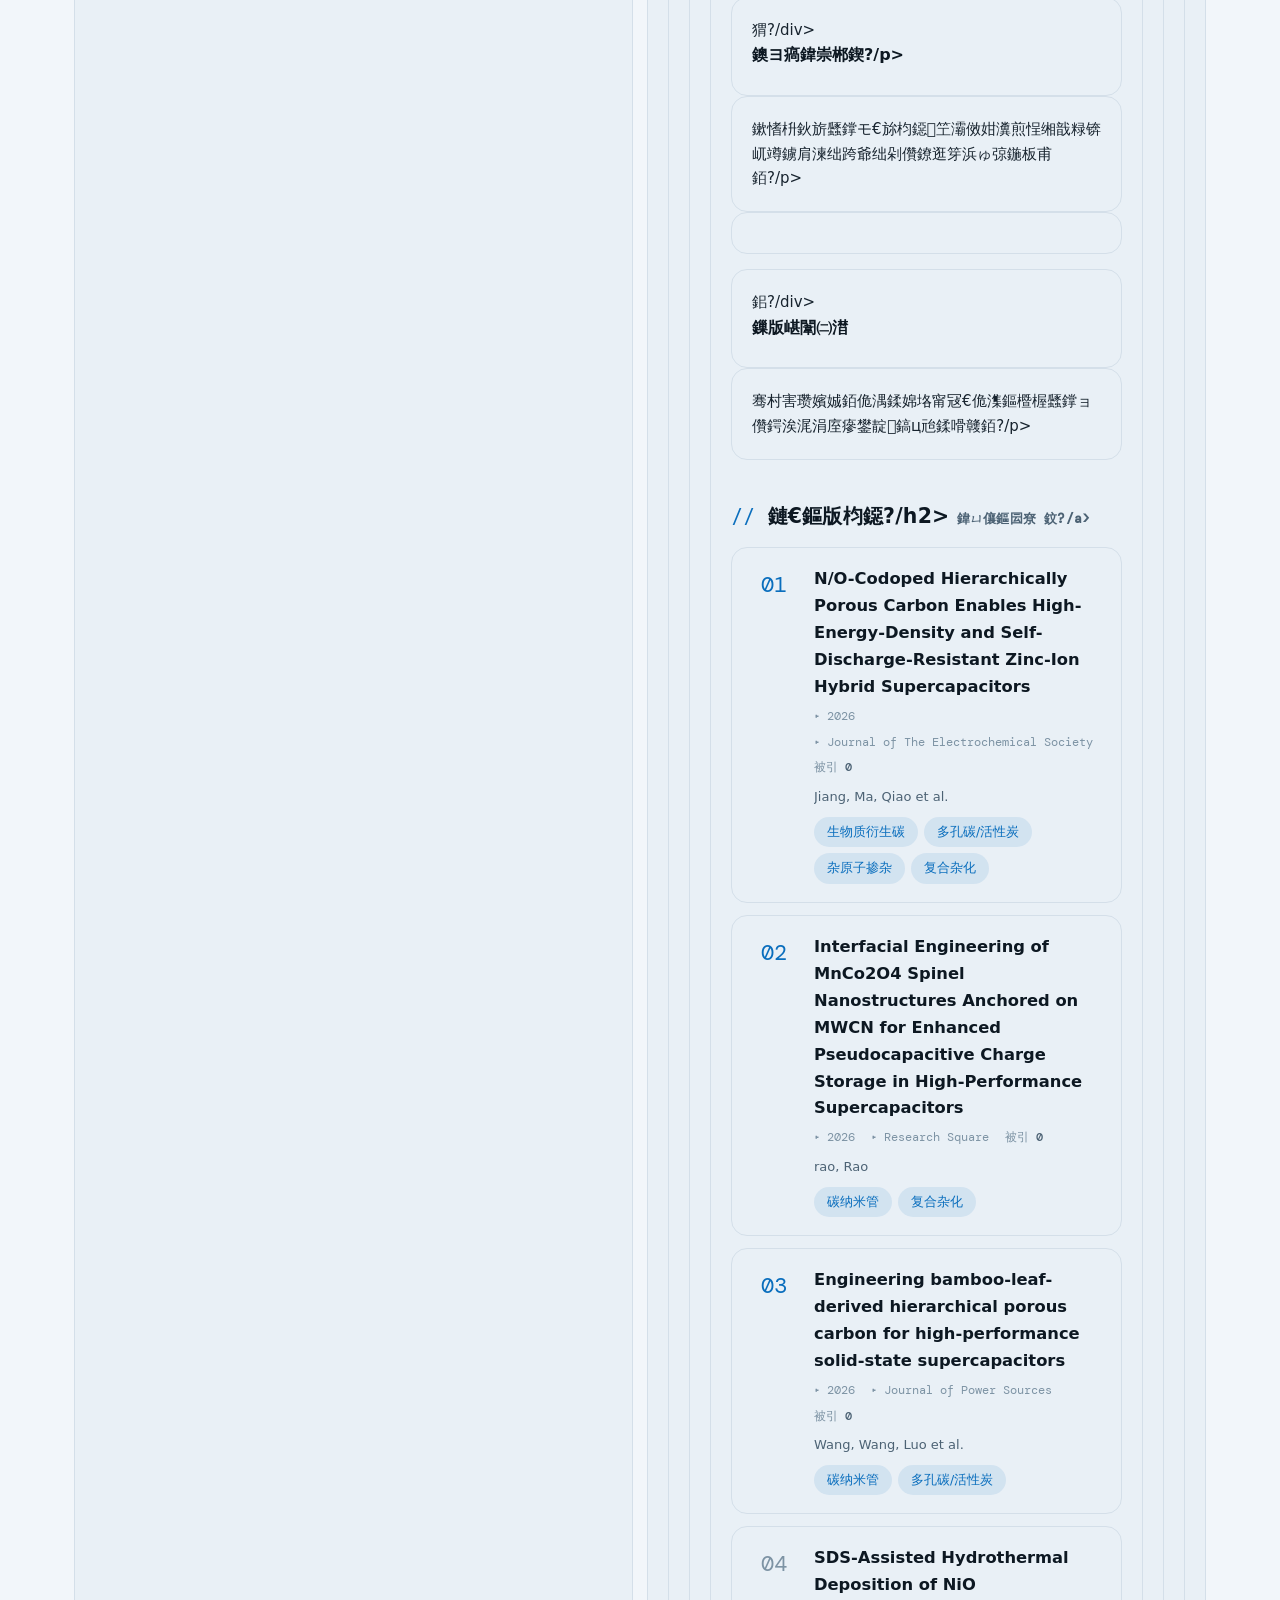
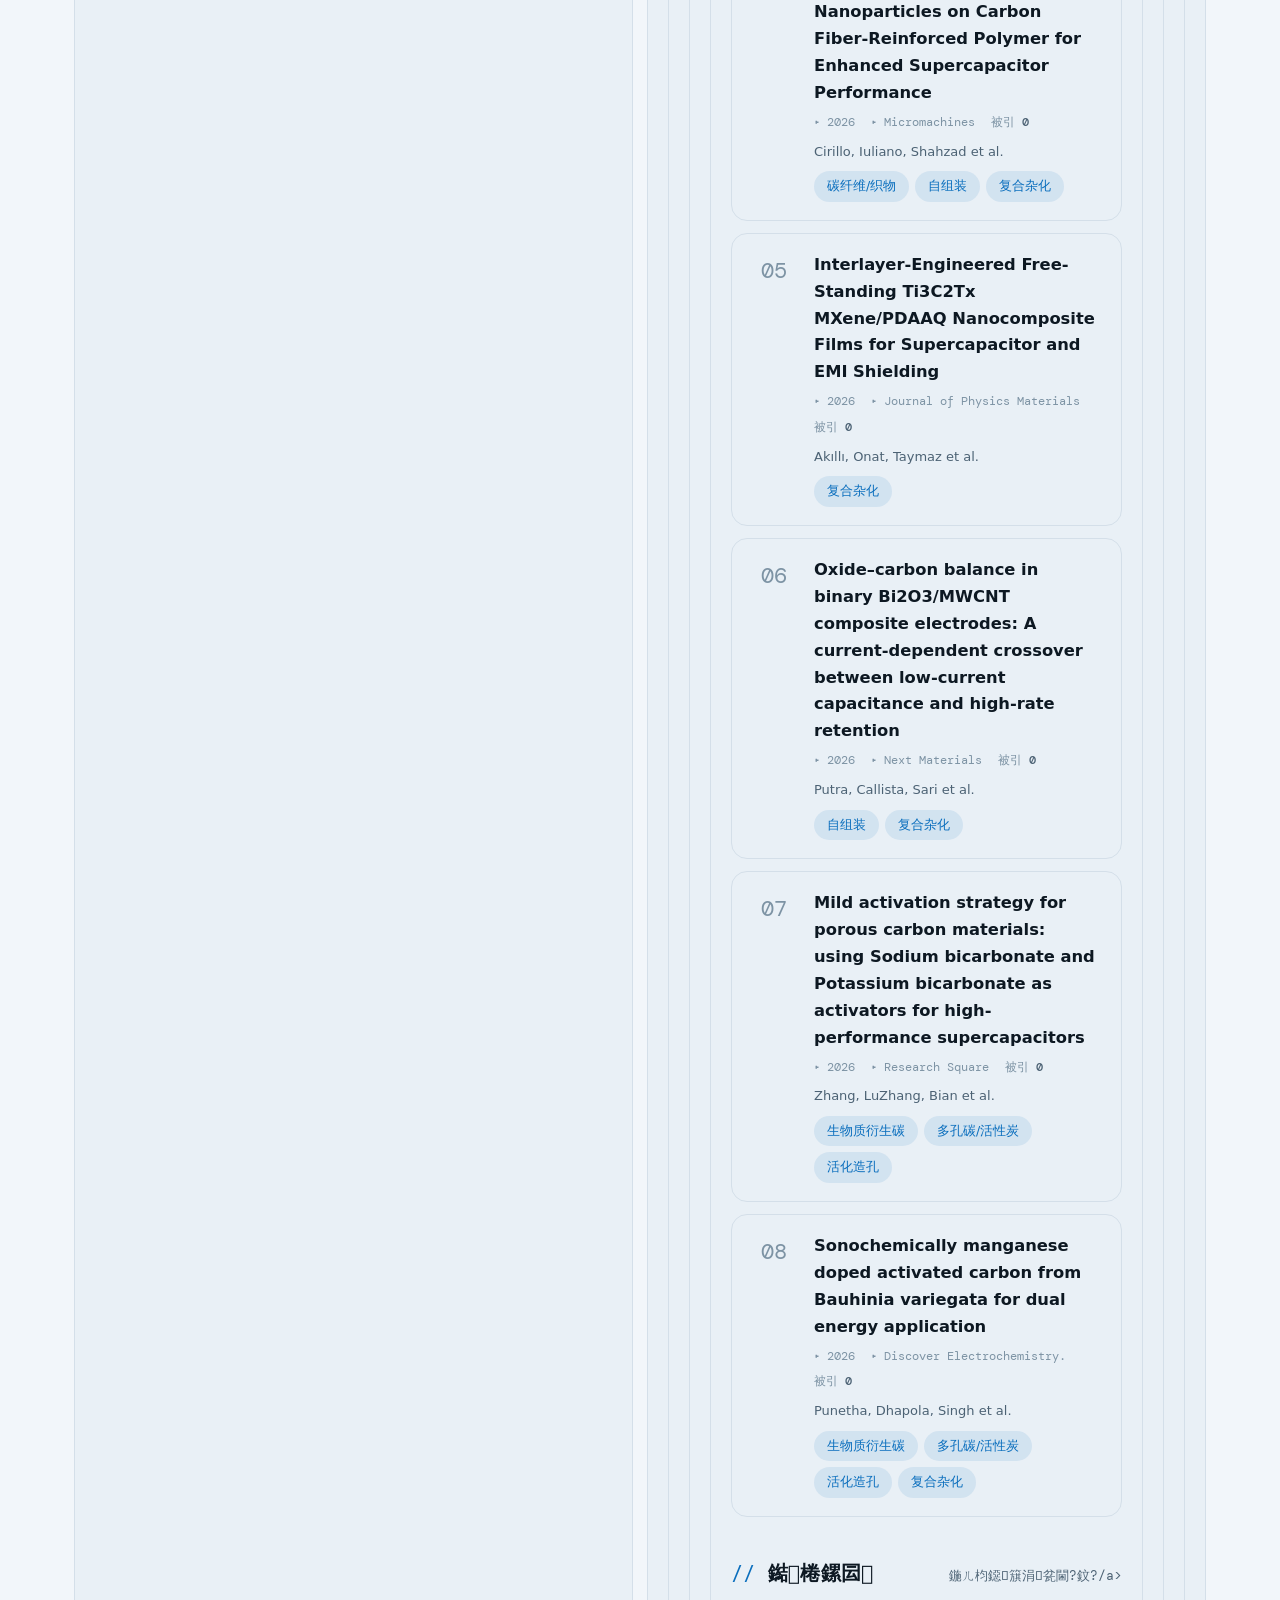
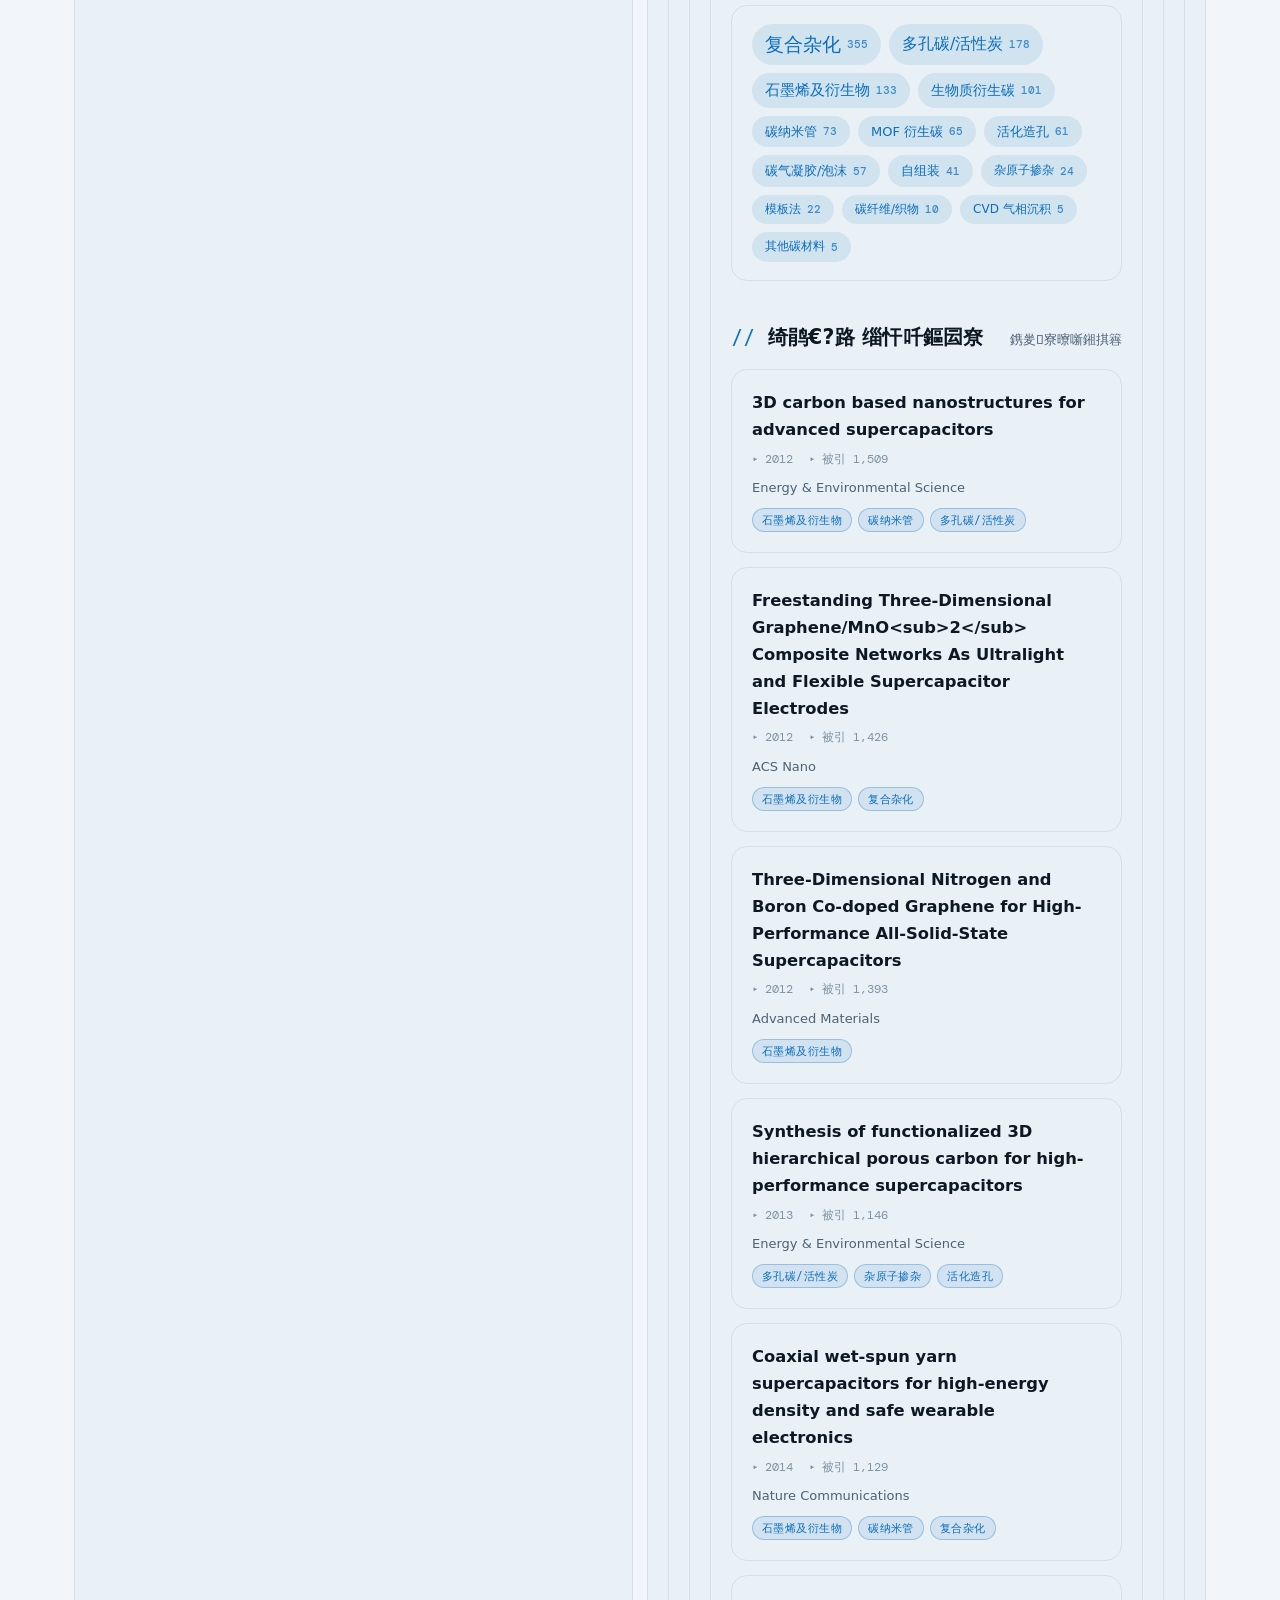
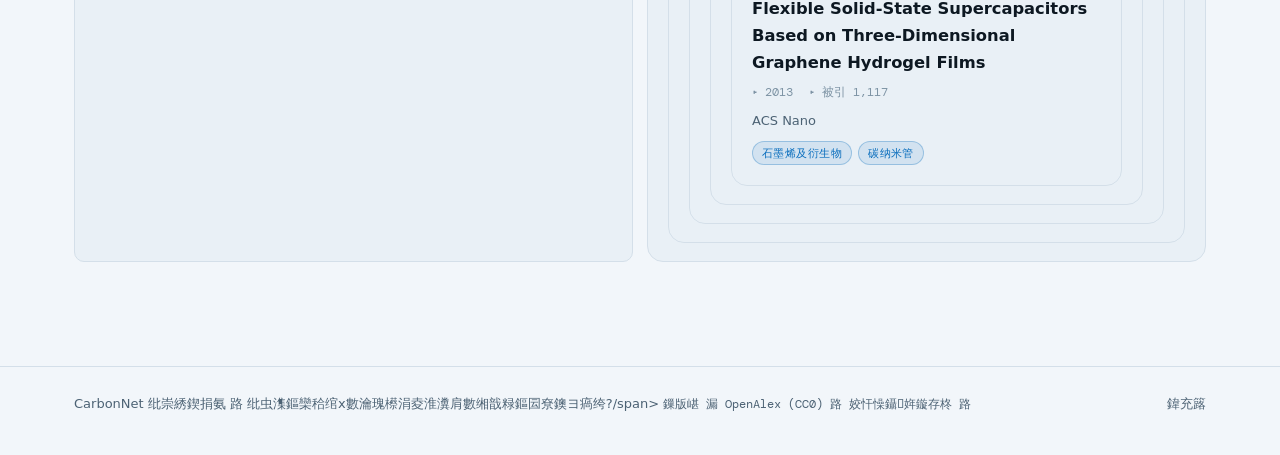
==== commit 2c821299: "security: 修复安全审查发现 — meta 移除 secret 邮箱、action 钉 SHA、CSP、el() 事件校验、CSV trim 防注入" ====
--- a/index.html
+++ b/index.html
@@ -3,6 +3,7 @@
 <head>
   <meta charset="UTF-8">
   <meta name="viewport" content="width=device-width, initial-scale=1.0">
+  <meta http-equiv="Content-Security-Policy" content="default-src 'self'; script-src 'self'; style-src 'self' 'unsafe-inline'; img-src 'self' data:; font-src 'self'; connect-src 'self' https://api.siliconflow.cn; object-src 'none'; base-uri 'self'; form-action 'self'">
   <meta name="description" content="CarbonNet 纰崇綉鍥捐氨 鈥?纰虫潗鏂欒秴绾х數瀹瑰櫒涓夌淮瀵肩數缃戠粶鏂囩尞鐭ヨ瘑绔欍€傛暟鎹潵鑷?OpenAlex锛屾瘡鍛ㄨ嚜鍔ㄦ洿鏂般€?>
   <title>CarbonNet 纰崇綉鍥捐氨 鈥?纰虫潗鏂欒秴绾х數瀹瑰櫒涓夌淮瀵肩數缃戠粶</title>
   <link rel="icon" href="assets/favicon.svg?v=1" type="image/svg+xml">
@@ -10,7 +11,7 @@
   <link rel="stylesheet" href="css/main.css?v=1">
   <link rel="stylesheet" href="css/pages.css?v=1">
   <script defer src="js/vendor/echarts.min.js?v=1"></script>
-  <script defer src="js/common.js?v=3"></script>
+  <script defer src="js/common.js?v=4"></script>
   <script defer src="js/index.js?v=1"></script>
 </head>
 <body>
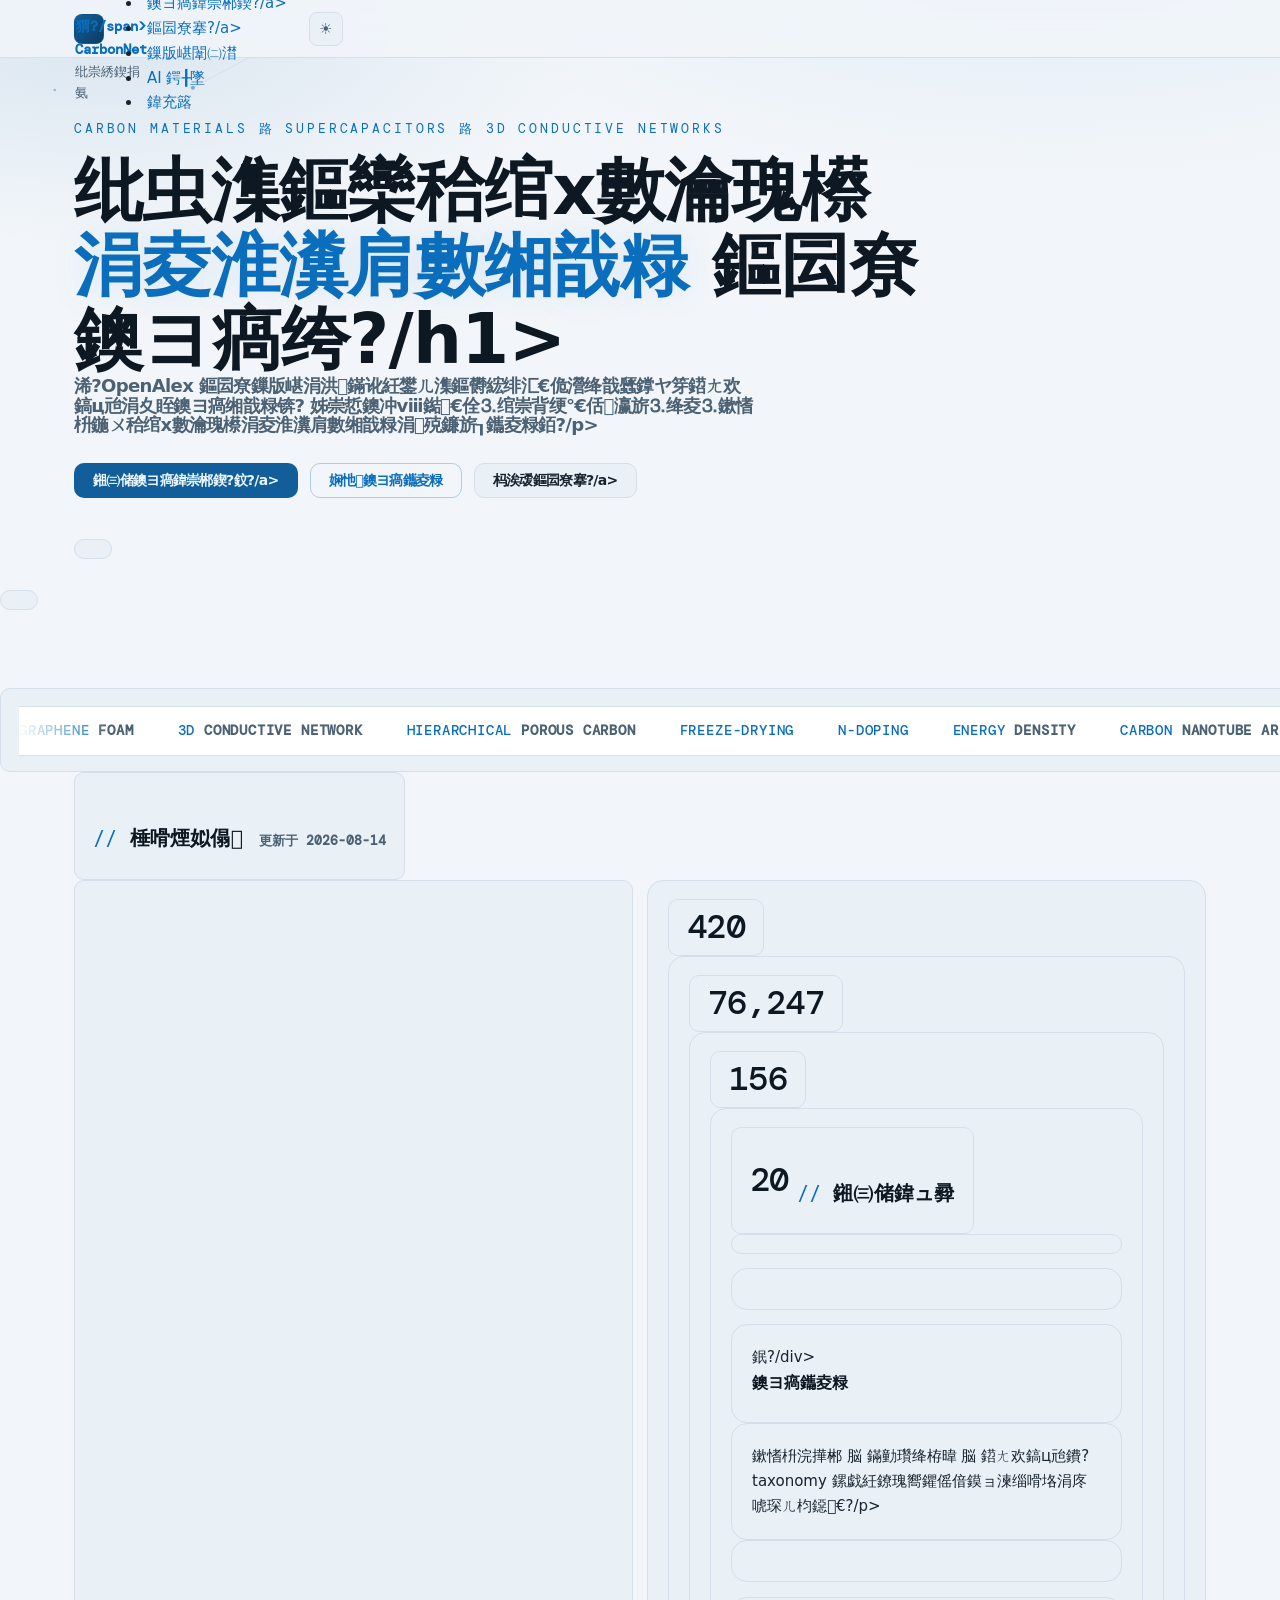
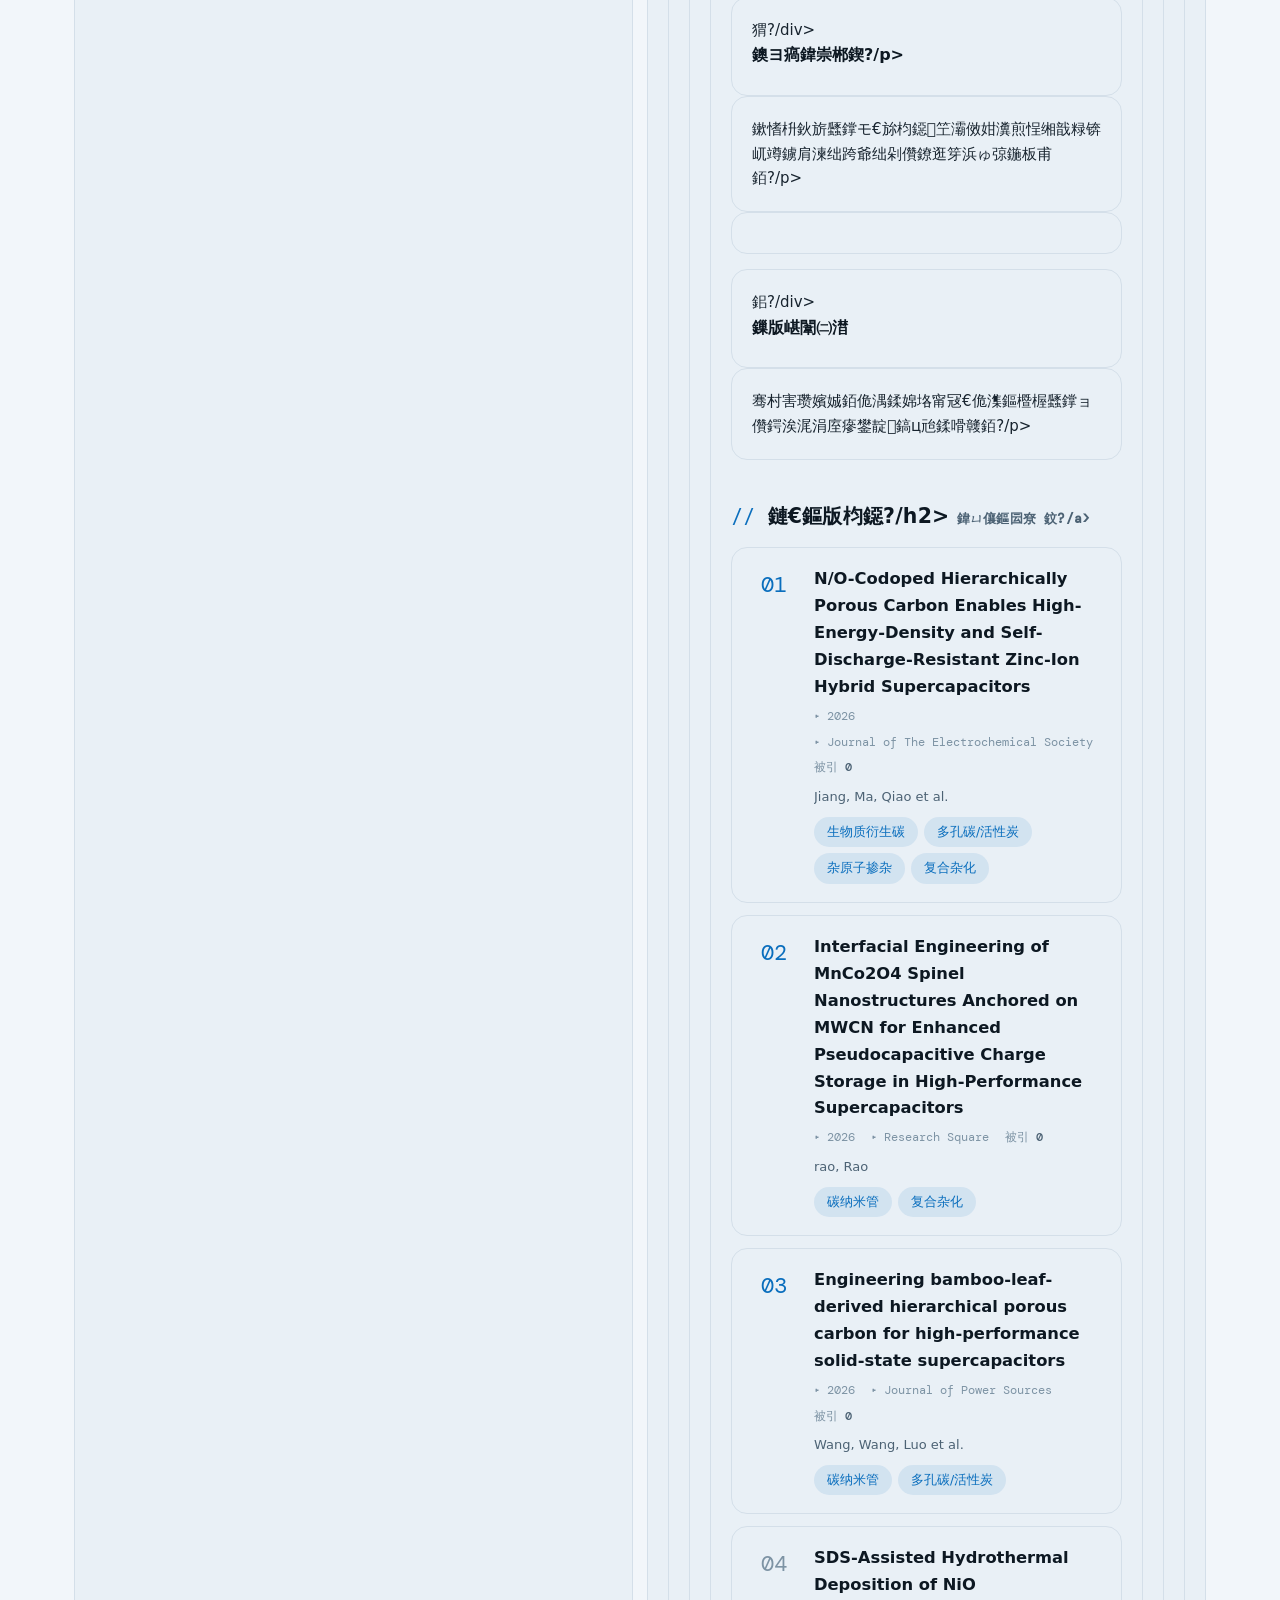
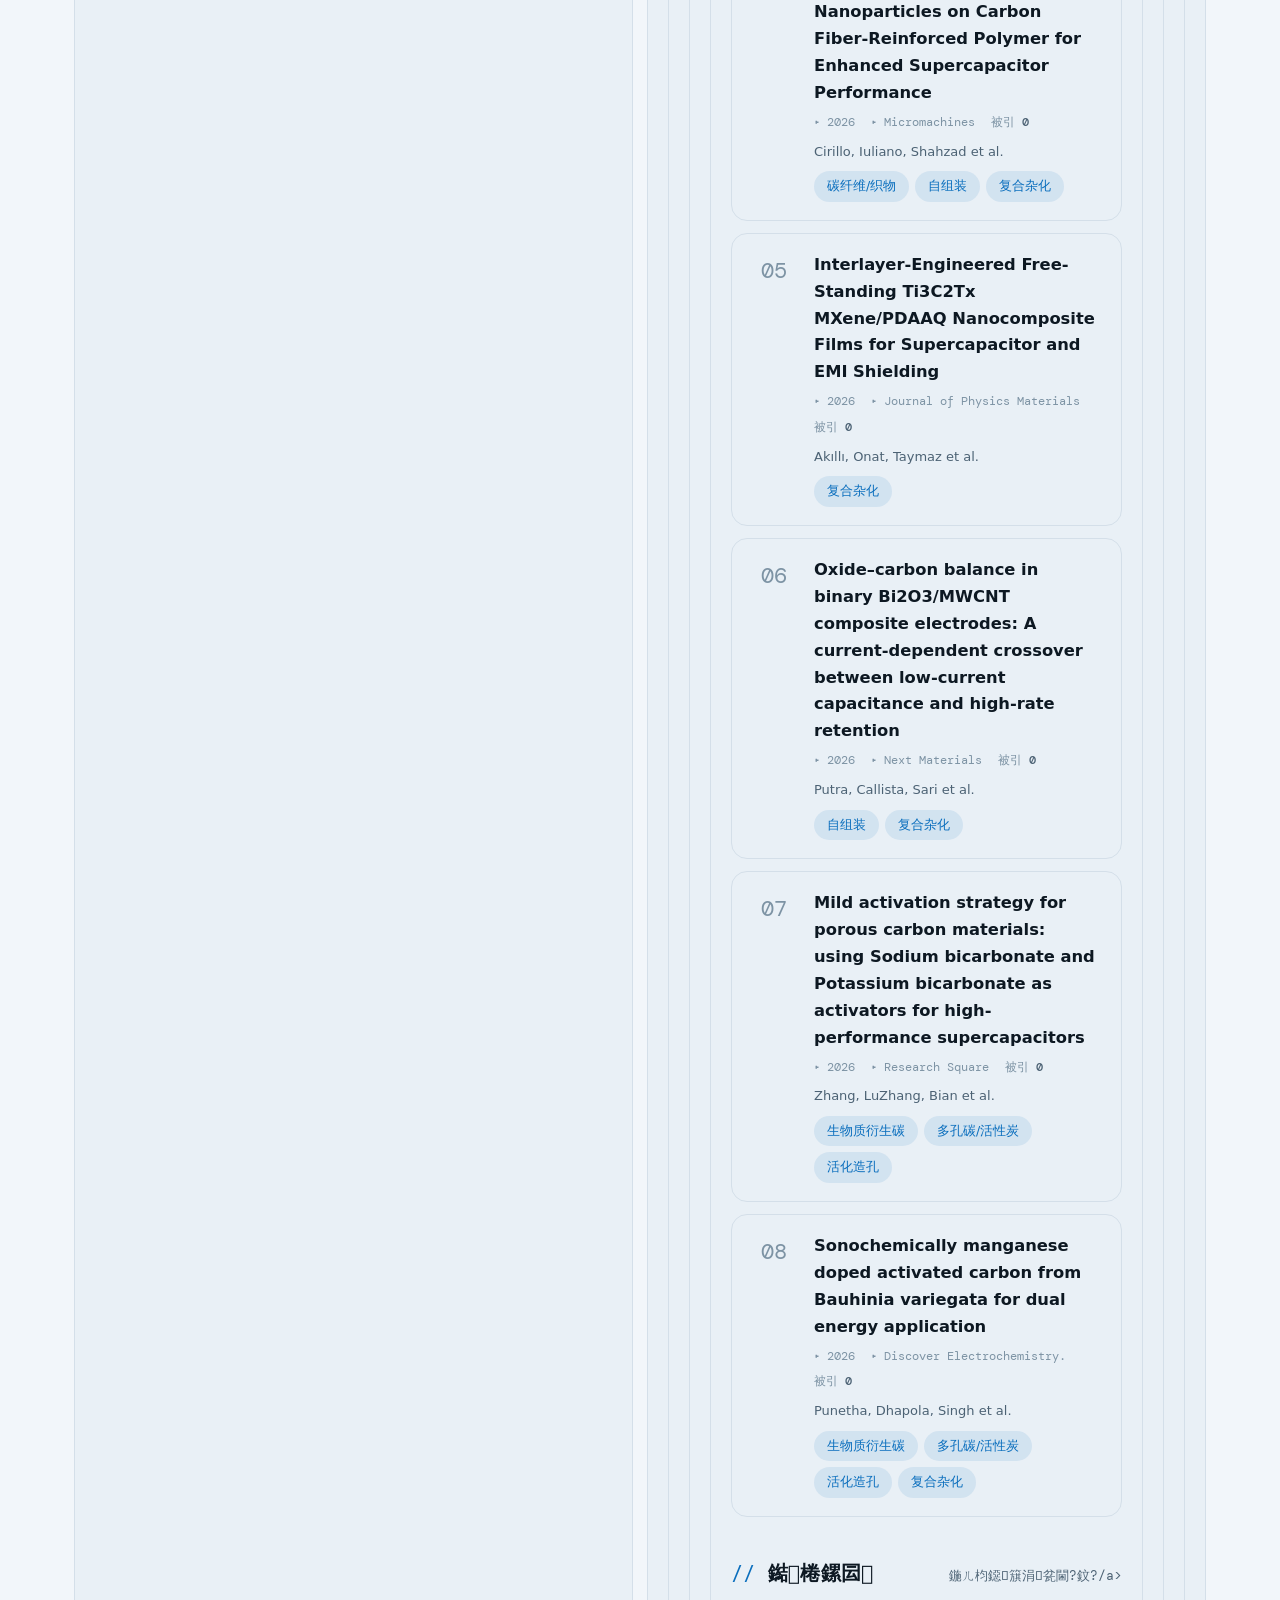
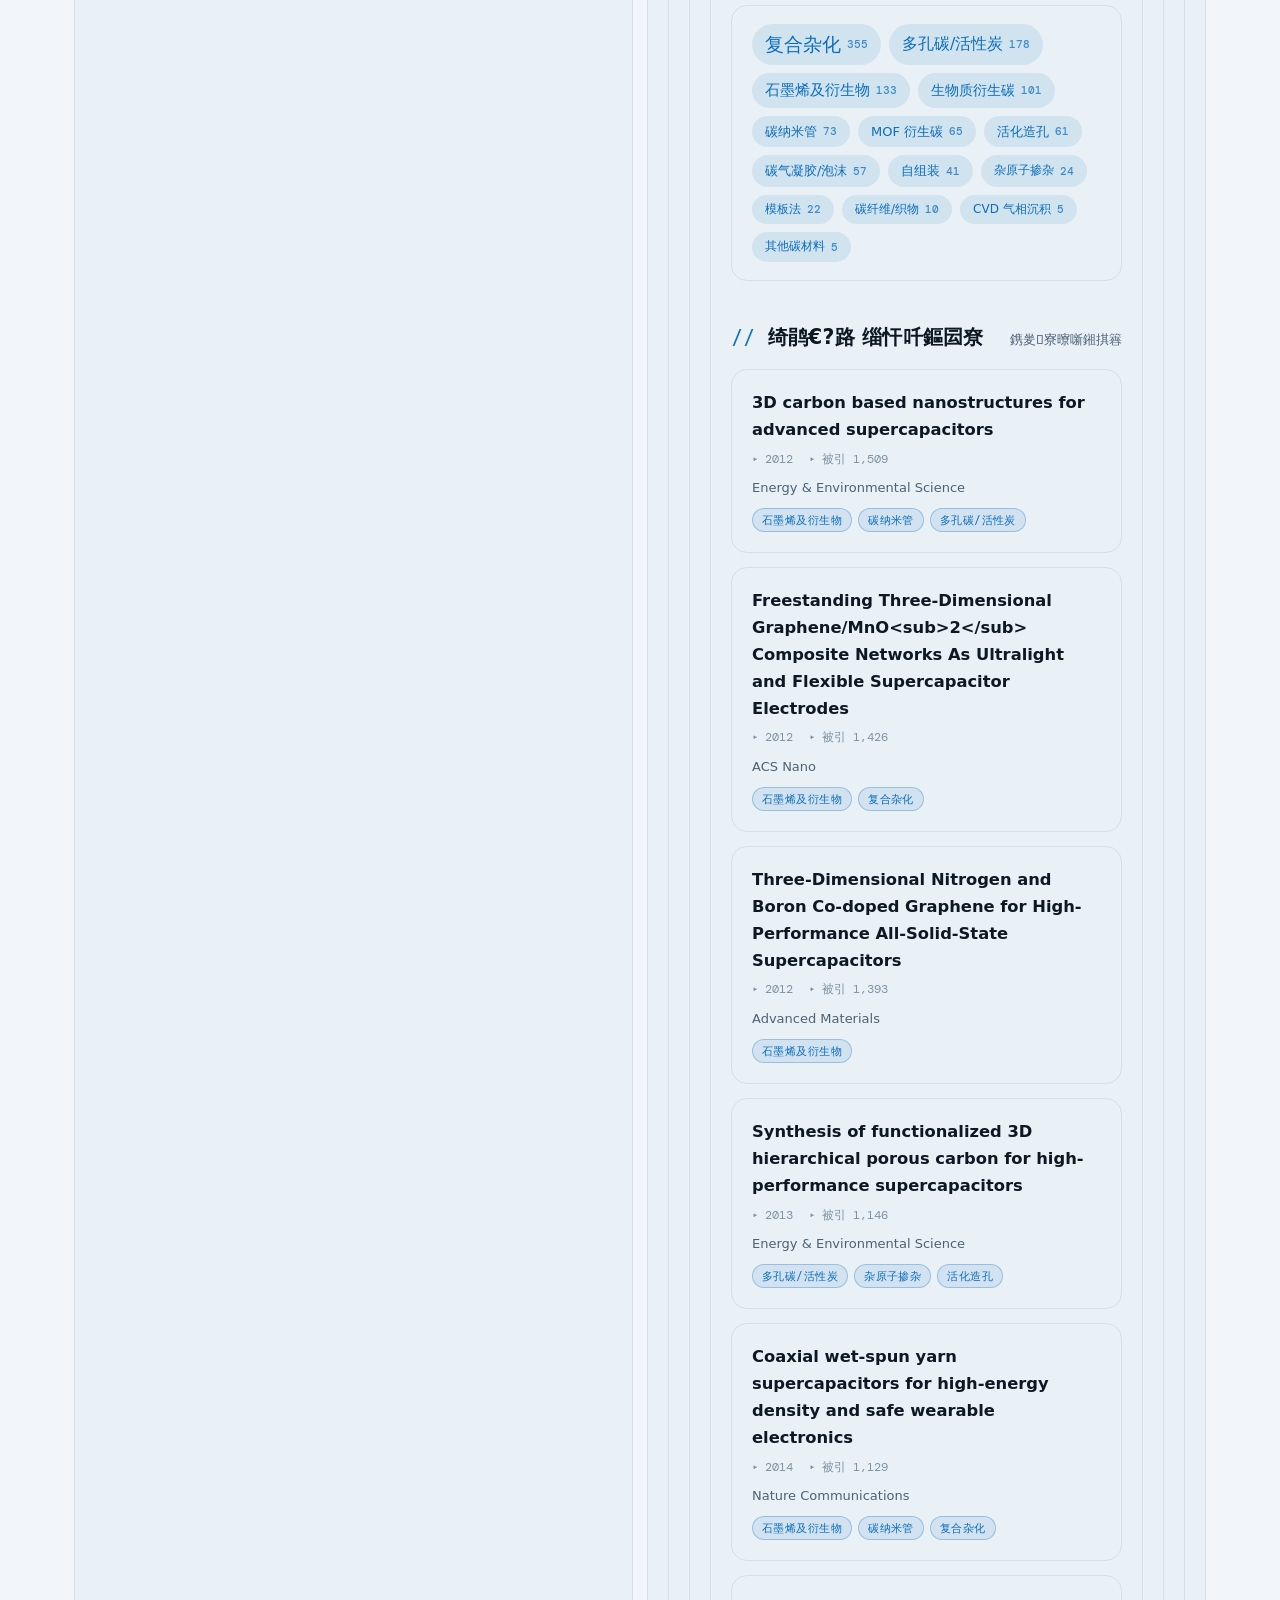
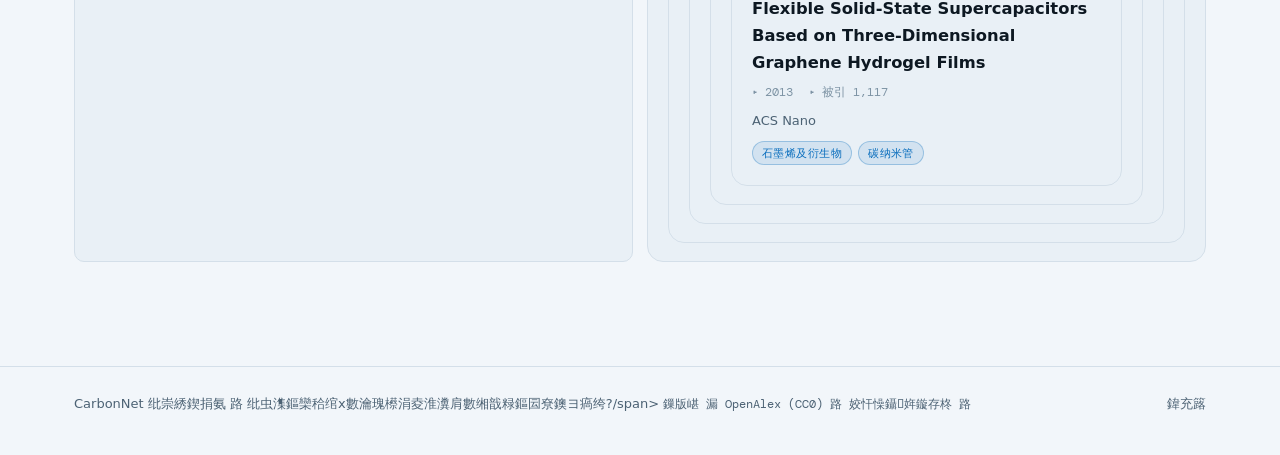
==== commit ba3ff0fd: "security: Pages 只打包站点文件（_site），CSP 去除 meta 下无效指令" ====
--- a/index.html
+++ b/index.html
@@ -3,7 +3,7 @@
 <head>
   <meta charset="UTF-8">
   <meta name="viewport" content="width=device-width, initial-scale=1.0">
-  <meta http-equiv="Content-Security-Policy" content="default-src 'self'; script-src 'self'; style-src 'self' 'unsafe-inline'; img-src 'self' data:; font-src 'self'; connect-src 'self' https://api.siliconflow.cn; object-src 'none'; base-uri 'self'; form-action 'self'">
+  <meta http-equiv="Content-Security-Policy" content="default-src 'self'; script-src 'self'; style-src 'self' 'unsafe-inline'; img-src 'self' data:; font-src 'self'; connect-src 'self' https://api.siliconflow.cn; object-src 'none'">
   <meta name="description" content="CarbonNet 纰崇綉鍥捐氨 鈥?纰虫潗鏂欒秴绾х數瀹瑰櫒涓夌淮瀵肩數缃戠粶鏂囩尞鐭ヨ瘑绔欍€傛暟鎹潵鑷?OpenAlex锛屾瘡鍛ㄨ嚜鍔ㄦ洿鏂般€?>
   <title>CarbonNet 纰崇綉鍥捐氨 鈥?纰虫潗鏂欒秴绾х數瀹瑰櫒涓夌淮瀵肩數缃戠粶</title>
   <link rel="icon" href="assets/favicon.svg?v=1" type="image/svg+xml">
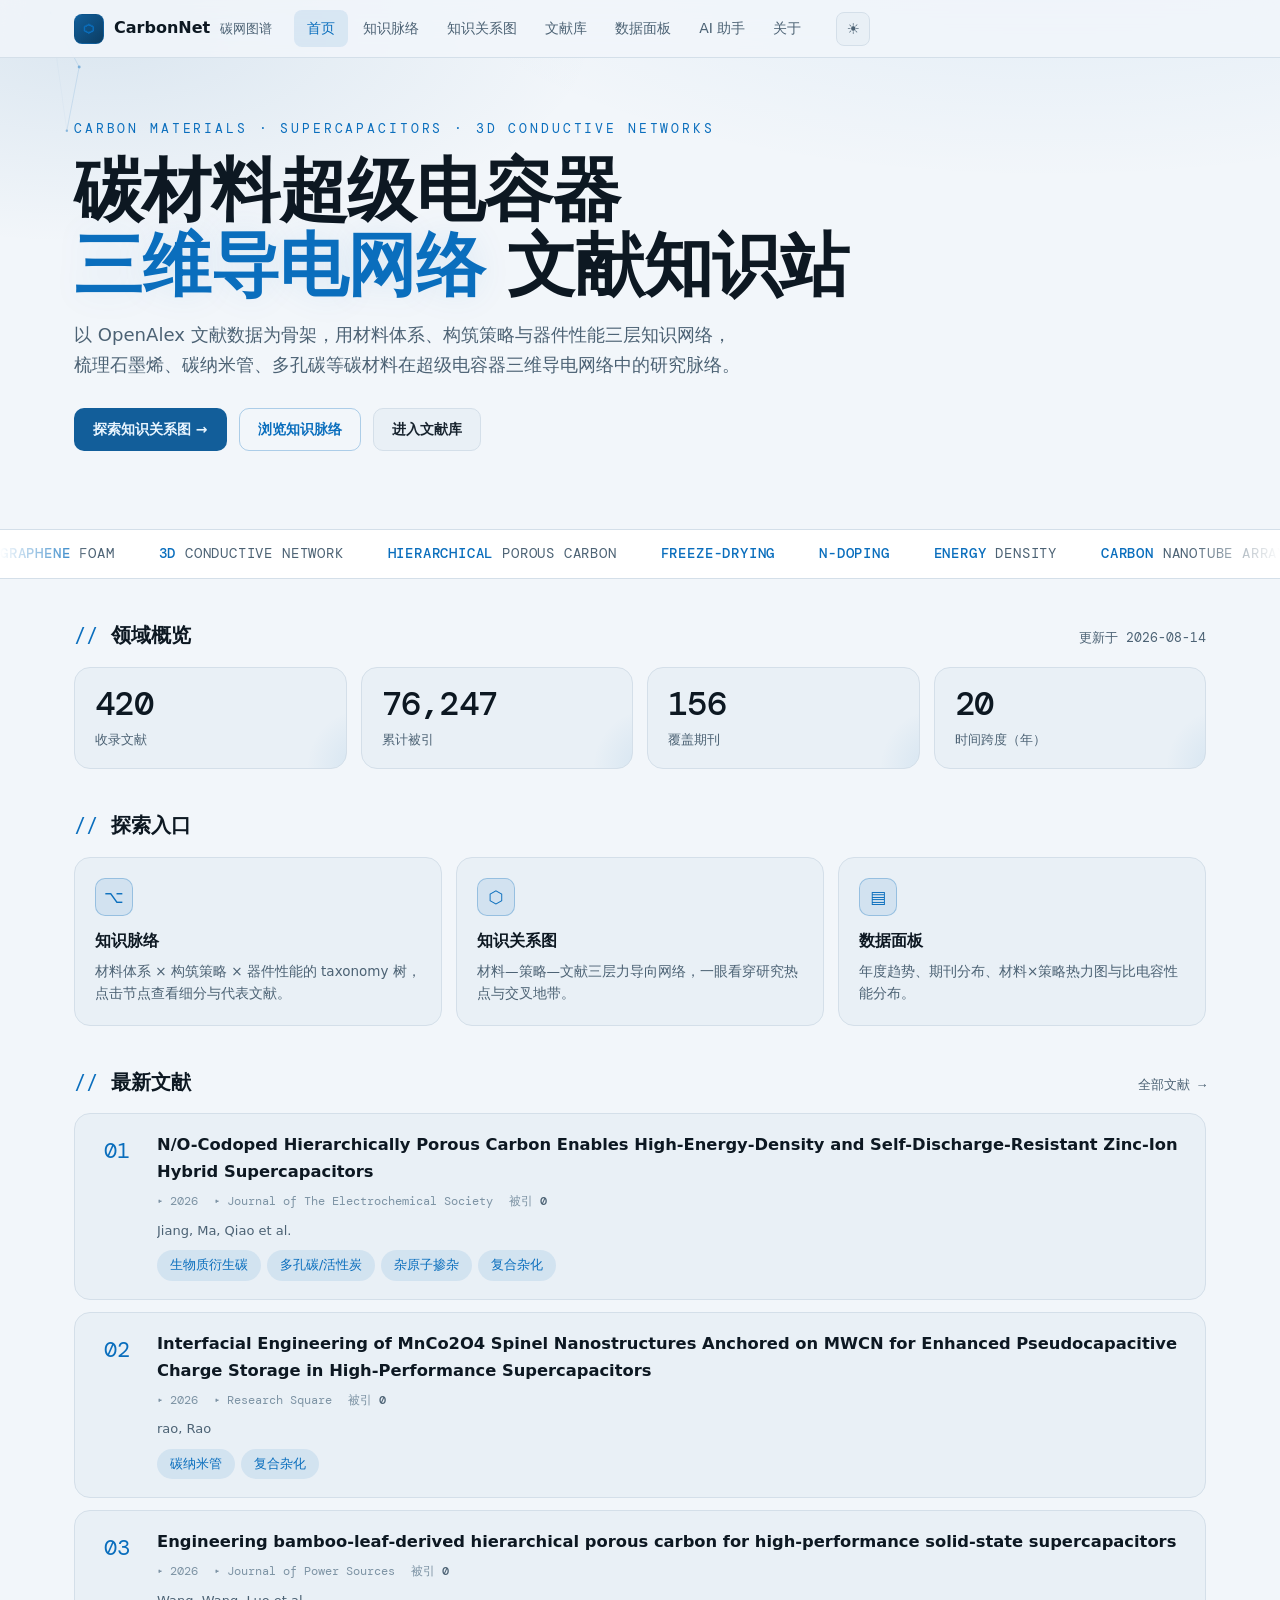
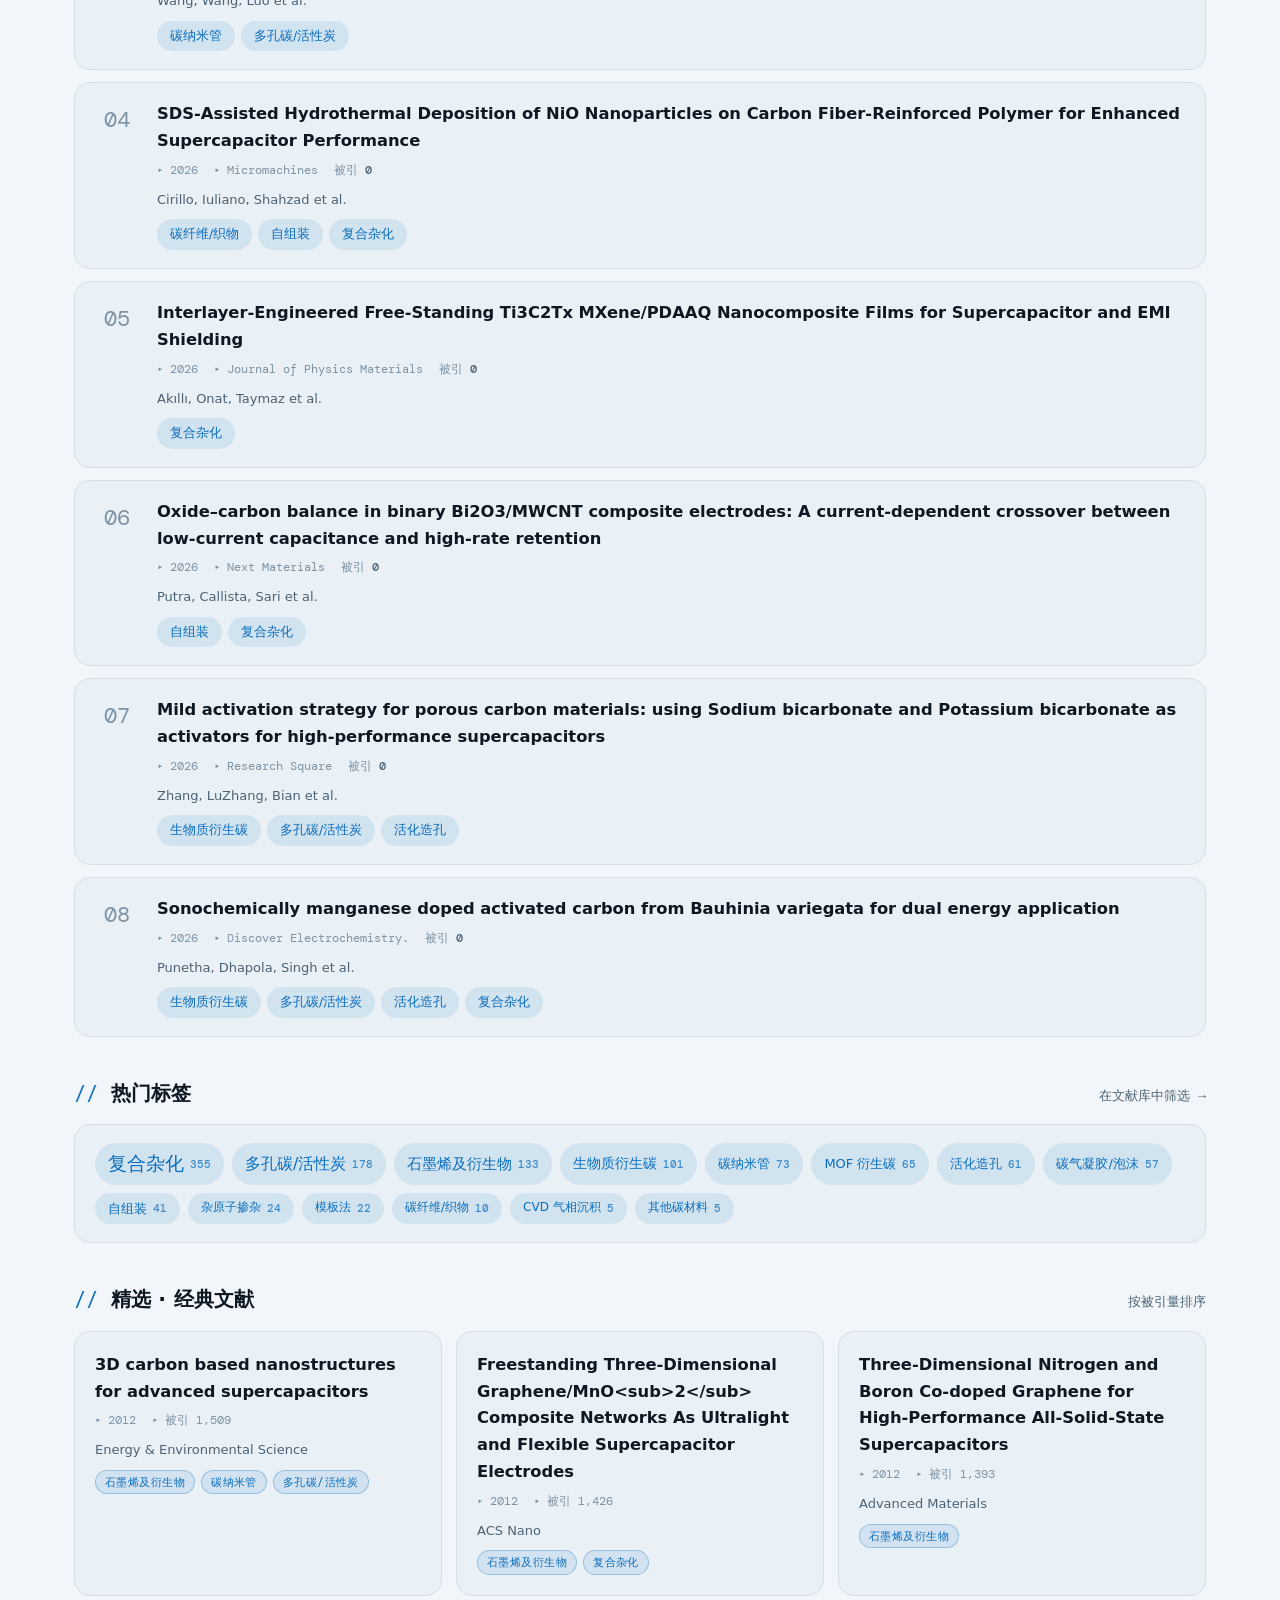
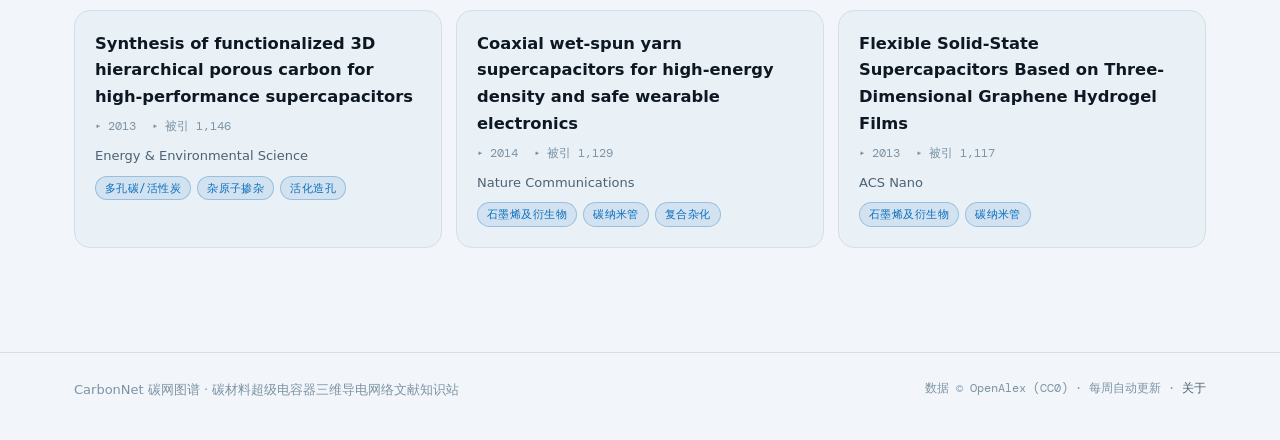
==== commit 24260b9e: "fix: 修复 8 个 HTML 中文双重编码乱码（PowerShell GBK 误读写回所致），全部重写为纯 UTF-8" ====
--- a/index.html
+++ b/index.html
@@ -1,11 +1,11 @@
-﻿<!DOCTYPE html>
+<!DOCTYPE html>
 <html lang="zh-CN" class="no-js">
 <head>
   <meta charset="UTF-8">
   <meta name="viewport" content="width=device-width, initial-scale=1.0">
   <meta http-equiv="Content-Security-Policy" content="default-src 'self'; script-src 'self'; style-src 'self' 'unsafe-inline'; img-src 'self' data:; font-src 'self'; connect-src 'self' https://api.siliconflow.cn; object-src 'none'">
-  <meta name="description" content="CarbonNet 纰崇綉鍥捐氨 鈥?纰虫潗鏂欒秴绾х數瀹瑰櫒涓夌淮瀵肩數缃戠粶鏂囩尞鐭ヨ瘑绔欍€傛暟鎹潵鑷?OpenAlex锛屾瘡鍛ㄨ嚜鍔ㄦ洿鏂般€?>
-  <title>CarbonNet 纰崇綉鍥捐氨 鈥?纰虫潗鏂欒秴绾х數瀹瑰櫒涓夌淮瀵肩數缃戠粶</title>
+  <meta name="description" content="CarbonNet 碳网图谱 — 碳材料超级电容器三维导电网络文献知识站。数据来自 OpenAlex，每周自动更新。">
+  <title>CarbonNet 碳网图谱 — 碳材料超级电容器三维导电网络</title>
   <link rel="icon" href="assets/favicon.svg?v=1" type="image/svg+xml">
   <link rel="stylesheet" href="css/tokens.css?v=1">
   <link rel="stylesheet" href="css/main.css?v=1">
@@ -18,96 +18,97 @@
   <header class="nav">
     <div class="nav-inner">
       <a class="brand" href="index.html">
-        <span class="logo">猬?/span>
-        <span>CarbonNet</span><span class="brand-cn">纰崇綉鍥捐氨</span>
+        <span class="logo">⬡</span>
+        <span>CarbonNet</span><span class="brand-cn">碳网图谱</span>
       </a>
-      <nav aria-label="涓诲鑸?>
+      <nav aria-label="主导航">
         <ul class="nav-links">
-          <li><a href="index.html">棣栭〉</a></li>
-          <li><a href="taxonomy.html">鐭ヨ瘑鑴夌粶</a></li>
-          <li><a href="graph.html">鐭ヨ瘑鍏崇郴鍥?/a></li>
-          <li><a href="library.html">鏂囩尞搴?/a></li>
-          <li><a href="stats.html">鏁版嵁闈㈡澘</a></li>
-          <li><a href="ai.html">AI 鍔╂墜</a></li>
-          <li><a href="about.html">鍏充簬</a></li>
+          <li><a href="index.html">首页</a></li>
+          <li><a href="taxonomy.html">知识脉络</a></li>
+          <li><a href="graph.html">知识关系图</a></li>
+          <li><a href="library.html">文献库</a></li>
+          <li><a href="stats.html">数据面板</a></li>
+          <li><a href="ai.html">AI 助手</a></li>
+          <li><a href="about.html">关于</a></li>
         </ul>
       </nav>
       <div class="nav-right">
-        <button class="icon-btn theme-toggle" aria-label="鍒囨崲涓婚">鈽?/button>
-        <button class="icon-btn nav-toggle" aria-label="鑿滃崟">鈽?/button>
+        <button class="icon-btn theme-toggle" aria-label="切换主题">☾</button>
+        <button class="icon-btn nav-toggle" aria-label="菜单">☰</button>
       </div>
     </div>
   </header>
 
   <main class="page">
-    <!-- Hero锛氱矑瀛愮敾甯?+ 澶у瓧鏍囪 -->
+    <!-- Hero：粒子画布 + 大字标语 -->
     <section class="hero">
       <canvas class="hero-canvas" id="heroCanvas" aria-hidden="true"></canvas>
       <div class="container hero-inner">
-        <p class="hero-eyebrow enter">CARBON MATERIALS 路 SUPERCAPACITORS 路 3D CONDUCTIVE NETWORKS</p>
-        <h1 class="enter">纰虫潗鏂欒秴绾х數瀹瑰櫒<br><span class="glow">涓夌淮瀵肩數缃戠粶</span> 鏂囩尞鐭ヨ瘑绔?/h1>
-        <p class="lead enter">浠?OpenAlex 鏂囩尞鏁版嵁涓洪鏋讹紝鐢ㄦ潗鏂欎綋绯汇€佹瀯绛戠瓥鐣ヤ笌鍣ㄤ欢鎬ц兘涓夊眰鐭ヨ瘑缃戠粶锛?          姊崇悊鐭冲ⅷ鐑€佺⒊绾崇背绠°€佸瀛旂⒊绛夌⒊鏉愭枡鍦ㄨ秴绾х數瀹瑰櫒涓夌淮瀵肩數缃戠粶涓殑鐮旂┒鑴夌粶銆?/p>
+        <p class="hero-eyebrow enter">CARBON MATERIALS · SUPERCAPACITORS · 3D CONDUCTIVE NETWORKS</p>
+        <h1 class="enter">碳材料超级电容器<br><span class="glow">三维导电网络</span> 文献知识站</h1>
+        <p class="lead enter">以 OpenAlex 文献数据为骨架，用材料体系、构筑策略与器件性能三层知识网络，
+          梳理石墨烯、碳纳米管、多孔碳等碳材料在超级电容器三维导电网络中的研究脉络。</p>
         <div class="hero-actions enter">
-          <a class="btn btn-primary" href="graph.html">鎺㈢储鐭ヨ瘑鍏崇郴鍥?鈫?/a>
-          <a class="btn btn-ghost" href="taxonomy.html">娴忚鐭ヨ瘑鑴夌粶</a>
-          <a class="btn btn-soft" href="library.html">杩涘叆鏂囩尞搴?/a>
+          <a class="btn btn-primary" href="graph.html">探索知识关系图 →</a>
+          <a class="btn btn-ghost" href="taxonomy.html">浏览知识脉络</a>
+          <a class="btn btn-soft" href="library.html">进入文献库</a>
         </div>
       </div>
     </section>
 
-    <!-- 澶у瓧鏍囪甯?-->
+    <!-- 大字标语带 -->
     <div class="marquee-band" aria-hidden="true">
       <div class="marquee" id="marquee"></div>
     </div>
 
     <div class="container">
       <!-- KPI -->
-      <section class="sec-head"><h2>棰嗗煙姒傝</h2><span class="sec-more" id="kpiUpdated"></span></section>
+      <section class="sec-head"><h2>领域概览</h2><span class="sec-more" id="kpiUpdated"></span></section>
       <div class="kpi-grid" data-stagger>
-        <div class="card kpi enter"><div class="kpi-num" id="kpiWorks">鈥?/div><div class="kpi-label">鏀跺綍鏂囩尞</div></div>
-        <div class="card kpi enter"><div class="kpi-num" id="kpiCited">鈥?/div><div class="kpi-label">绱琚紩</div></div>
-        <div class="card kpi enter"><div class="kpi-num" id="kpiVenues">鈥?/div><div class="kpi-label">瑕嗙洊鏈熷垔</div></div>
-        <div class="card kpi enter"><div class="kpi-num" id="kpiYears">鈥?/div><div class="kpi-label">鏃堕棿璺ㄥ害锛堝勾锛?/div></div>
+        <div class="card kpi enter"><div class="kpi-num" id="kpiWorks">—</div><div class="kpi-label">收录文献</div></div>
+        <div class="card kpi enter"><div class="kpi-num" id="kpiCited">—</div><div class="kpi-label">累计被引</div></div>
+        <div class="card kpi enter"><div class="kpi-num" id="kpiVenues">—</div><div class="kpi-label">覆盖期刊</div></div>
+        <div class="card kpi enter"><div class="kpi-num" id="kpiYears">—</div><div class="kpi-label">时间跨度（年）</div></div>
       </div>
 
-      <!-- 鍔熻兘鍏ュ彛 -->
-      <section class="sec-head"><h2>鎺㈢储鍏ュ彛</h2></section>
+      <!-- 功能入口 -->
+      <section class="sec-head"><h2>探索入口</h2></section>
       <div class="grid-3" data-stagger>
         <a class="card card-hover feature-card enter" href="taxonomy.html">
-          <div class="fc-icon">鈱?/div>
-          <p class="fc-title">鐭ヨ瘑鑴夌粶</p>
-          <p class="fc-desc">鏉愭枡浣撶郴 脳 鏋勭瓚绛栫暐 脳 鍣ㄤ欢鎬ц兘鐨?taxonomy 鏍戯紝鐐瑰嚮鑺傜偣鏌ョ湅缁嗗垎涓庝唬琛ㄦ枃鐚€?/p>
+          <div class="fc-icon">⌥</div>
+          <p class="fc-title">知识脉络</p>
+          <p class="fc-desc">材料体系 × 构筑策略 × 器件性能的 taxonomy 树，点击节点查看细分与代表文献。</p>
         </a>
         <a class="card card-hover feature-card enter" href="graph.html">
-          <div class="fc-icon">猬?/div>
-          <p class="fc-title">鐭ヨ瘑鍏崇郴鍥?/p>
-          <p class="fc-desc">鏉愭枡鈥旂瓥鐣モ€旀枃鐚笁灞傚姏瀵煎悜缃戠粶锛屼竴鐪肩湅绌跨爺绌剁儹鐐逛笌浜ゅ弶鍦板甫銆?/p>
+          <div class="fc-icon">⬡</div>
+          <p class="fc-title">知识关系图</p>
+          <p class="fc-desc">材料—策略—文献三层力导向网络，一眼看穿研究热点与交叉地带。</p>
         </a>
         <a class="card card-hover feature-card enter" href="stats.html">
-          <div class="fc-icon">鈻?/div>
-          <p class="fc-title">鏁版嵁闈㈡澘</p>
-          <p class="fc-desc">骞村害瓒嬪娍銆佹湡鍒婂垎甯冦€佹潗鏂櫭楃瓥鐣ョ儹鍔涘浘涓庢瘮鐢靛鎬ц兘鍒嗗竷銆?/p>
+          <div class="fc-icon">▤</div>
+          <p class="fc-title">数据面板</p>
+          <p class="fc-desc">年度趋势、期刊分布、材料×策略热力图与比电容性能分布。</p>
         </a>
       </div>
 
-      <!-- 鏈€鏂版枃鐚?-->
+      <!-- 最新文献 -->
       <section class="sec-head">
-        <h2>鏈€鏂版枃鐚?/h2>
-        <a class="sec-more" href="library.html?sort=date">鍏ㄩ儴鏂囩尞 鈫?/a>
+        <h2>最新文献</h2>
+        <a class="sec-more" href="library.html?sort=date">全部文献 →</a>
       </section>
       <div class="paper-list" id="latestList" data-stagger></div>
 
-      <!-- 鐑棬鏍囩浜?-->
+      <!-- 热门标签云 -->
       <section class="sec-head">
-        <h2>鐑棬鏍囩</h2>
-        <a class="sec-more" href="library.html">鍦ㄦ枃鐚簱涓瓫閫?鈫?/a>
+        <h2>热门标签</h2>
+        <a class="sec-more" href="library.html">在文献库中筛选 →</a>
       </section>
       <div class="tag-cloud card enter" id="tagCloud" style="padding:18px 20px"></div>
 
-      <!-- 绮鹃€?/ 缁忓吀鏂囩尞 -->
+      <!-- 精选 / 经典文献 -->
       <section class="sec-head">
-        <h2>绮鹃€?路 缁忓吀鏂囩尞</h2>
-        <span class="sec-more">鎸夎寮曢噺鎺掑簭</span>
+        <h2>精选 · 经典文献</h2>
+        <span class="sec-more">按被引量排序</span>
       </section>
       <div class="classic-grid" id="classicGrid" data-stagger></div>
     </div>
@@ -115,8 +116,8 @@
 
   <footer class="site-footer">
     <div class="container">
-      <span>CarbonNet 纰崇綉鍥捐氨 路 纰虫潗鏂欒秴绾х數瀹瑰櫒涓夌淮瀵肩數缃戠粶鏂囩尞鐭ヨ瘑绔?/span>
-      <span class="footer-mono">鏁版嵁 漏 OpenAlex (CC0) 路 姣忓懆鑷姩鏇存柊 路 <a href="about.html">鍏充簬</a></span>
+      <span>CarbonNet 碳网图谱 · 碳材料超级电容器三维导电网络文献知识站</span>
+      <span class="footer-mono">数据 © OpenAlex (CC0) · 每周自动更新 · <a href="about.html">关于</a></span>
     </div>
   </footer>
 </body>
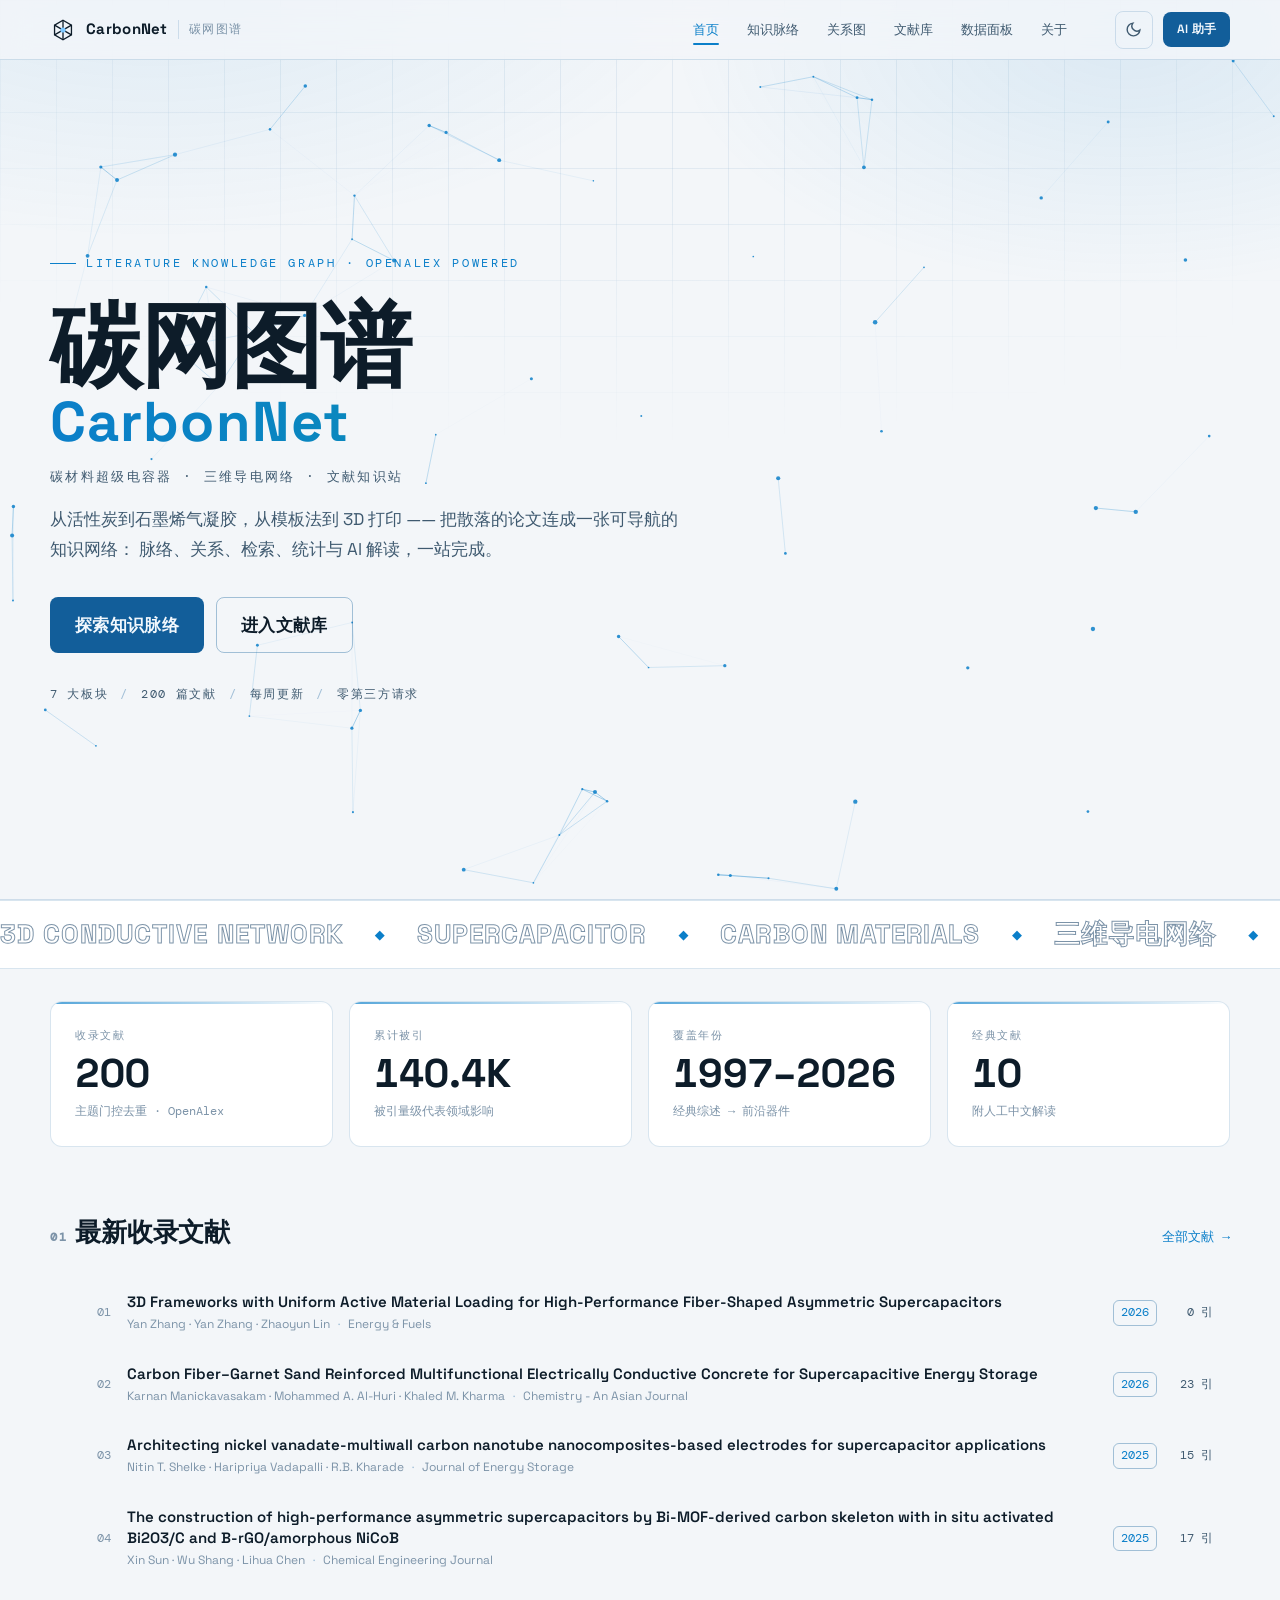
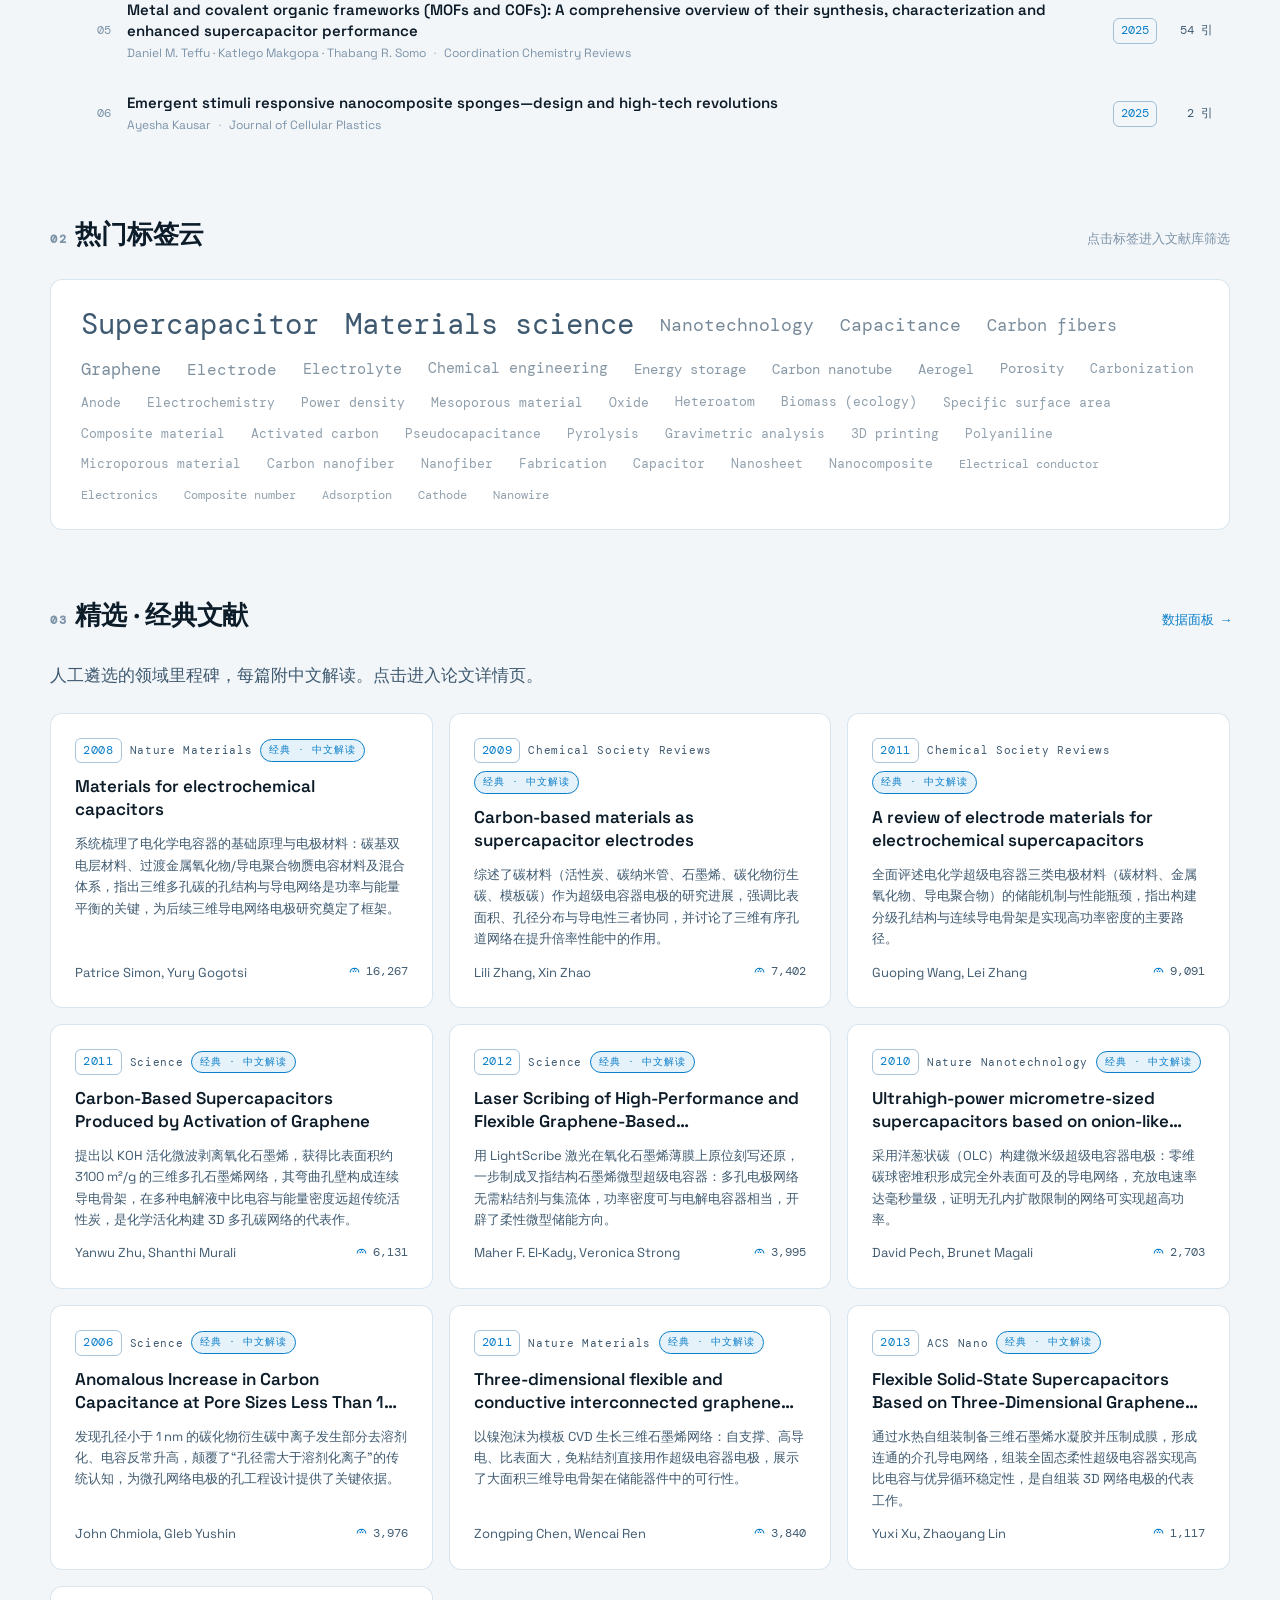
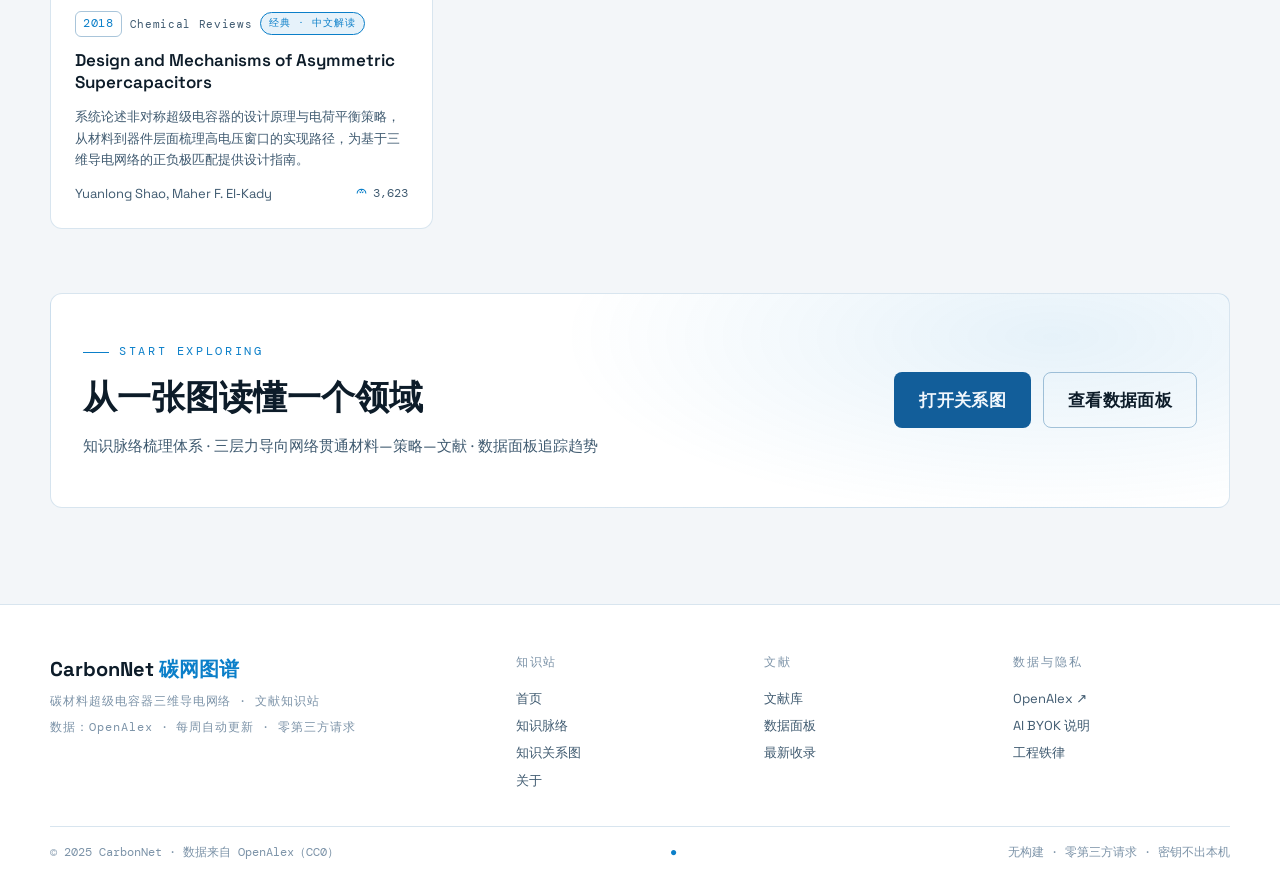
==== commit d0b48d0a: "feat: CarbonNet 碳网图谱 v1 — 三维导电网络文献知识站（7 页面 + OpenAlex 数据管线 + 周更 Actions）" ====
--- a/index.html
+++ b/index.html
@@ -1,124 +1,216 @@
-<!DOCTYPE html>
-<html lang="zh-CN" class="no-js">
+<!doctype html>
+<!-- CarbonNet · 首页 —— 缓存版本规则：每次改动任一 CSS/JS 后，把所有 ?v=N 统一加 1 -->
+<html lang="zh-CN" data-theme="dark">
 <head>
-  <meta charset="UTF-8">
-  <meta name="viewport" content="width=device-width, initial-scale=1.0">
+  <meta charset="utf-8">
+  <meta name="viewport" content="width=device-width, initial-scale=1">
   <meta http-equiv="Content-Security-Policy" content="default-src 'self'; script-src 'self'; style-src 'self' 'unsafe-inline'; img-src 'self' data:; font-src 'self'; connect-src 'self' https://api.siliconflow.cn; object-src 'none'">
-  <meta name="description" content="CarbonNet 碳网图谱 — 碳材料超级电容器三维导电网络文献知识站。数据来自 OpenAlex，每周自动更新。">
-  <title>CarbonNet 碳网图谱 — 碳材料超级电容器三维导电网络</title>
-  <link rel="icon" href="assets/favicon.svg?v=1" type="image/svg+xml">
-  <link rel="stylesheet" href="css/tokens.css?v=1">
-  <link rel="stylesheet" href="css/main.css?v=1">
-  <link rel="stylesheet" href="css/pages.css?v=1">
-  <script defer src="js/vendor/echarts.min.js?v=1"></script>
-  <script defer src="js/common.js?v=4"></script>
-  <script defer src="js/index.js?v=1"></script>
+  <title>CarbonNet 碳网图谱 · 碳材料超级电容器三维导电网络文献知识站</title>
+  <meta name="description" content="CarbonNet 碳网图谱：面向「碳材料超级电容器三维导电网络」的文献知识站 —— 知识脉络、三层关系图、可检索文献库、数据面板与 AI 文献助手。数据来自 OpenAlex，每周自动更新。">
+  <link rel="icon" href="assets/favicon.svg" type="image/svg+xml">
+  <link rel="stylesheet" href="assets/css/tokens.css?v=1">
+  <link rel="stylesheet" href="assets/css/base.css?v=1">
+  <link rel="stylesheet" href="assets/css/components.css?v=1">
+  <link rel="stylesheet" href="assets/css/home.css?v=1">
 </head>
-<body>
-  <header class="nav">
-    <div class="nav-inner">
-      <a class="brand" href="index.html">
-        <span class="logo">⬡</span>
-        <span>CarbonNet</span><span class="brand-cn">碳网图谱</span>
+<body data-page="home">
+  <a class="skip-link" href="#main">跳到正文</a>
+
+  <header class="site-head">
+    <div class="container head-in">
+      <a class="brand" href="index.html" aria-label="CarbonNet 首页">
+        <svg class="brand-mark" viewBox="0 0 32 32" fill="none" stroke="currentColor" stroke-width="1.6" aria-hidden="true">
+          <path d="M16 4l10.4 6v12L16 28 5.6 22V10L16 4z"></path>
+          <path d="M16 4v24M5.6 10l20.8 12M26.4 10L5.6 22"></path>
+          <circle cx="16" cy="16" r="3.2" fill="#7CC7FF" stroke="none"></circle>
+        </svg>
+        <span>CarbonNet</span><span class="brand-sub">碳网图谱</span>
       </a>
-      <nav aria-label="主导航">
-        <ul class="nav-links">
-          <li><a href="index.html">首页</a></li>
-          <li><a href="taxonomy.html">知识脉络</a></li>
-          <li><a href="graph.html">知识关系图</a></li>
-          <li><a href="library.html">文献库</a></li>
-          <li><a href="stats.html">数据面板</a></li>
-          <li><a href="ai.html">AI 助手</a></li>
-          <li><a href="about.html">关于</a></li>
-        </ul>
+      <nav class="site-nav" id="site-nav" aria-label="主导航">
+        <a href="index.html" aria-current="page">首页</a>
+        <a href="taxonomy.html">知识脉络</a>
+        <a href="graph.html">关系图</a>
+        <a href="library.html">文献库</a>
+        <a href="dashboard.html">数据面板</a>
+        <a href="about.html">关于</a>
       </nav>
-      <div class="nav-right">
-        <button class="icon-btn theme-toggle" aria-label="切换主题">☾</button>
-        <button class="icon-btn nav-toggle" aria-label="菜单">☰</button>
+      <div class="head-actions">
+        <button class="icon-btn" id="theme-btn" aria-label="切换深色/浅色主题" title="切换主题">
+          <svg class="i-sun" viewBox="0 0 24 24" fill="none" stroke="currentColor" stroke-width="2" aria-hidden="true"><circle cx="12" cy="12" r="4"/><path d="M12 2v2M12 20v2M4.9 4.9l1.4 1.4M17.7 17.7l1.4 1.4M2 12h2M20 12h2M4.9 19.1l1.4-1.4M17.7 6.3l1.4-1.4"/></svg>
+          <svg class="i-moon" viewBox="0 0 24 24" fill="none" stroke="currentColor" stroke-width="2" aria-hidden="true"><path d="M21 12.8A9 9 0 1 1 11.2 3a7 7 0 0 0 9.8 9.8z"/></svg>
+        </button>
+        <button class="btn btn-primary btn-sm" id="ai-btn">AI 助手</button>
+        <button class="icon-btn nav-burger" id="nav-burger" aria-label="打开菜单" aria-expanded="false">
+          <svg viewBox="0 0 24 24" fill="none" stroke="currentColor" stroke-width="2" aria-hidden="true"><path d="M4 7h16M4 12h16M4 17h16"/></svg>
+        </button>
       </div>
     </div>
   </header>
 
-  <main class="page">
-    <!-- Hero：粒子画布 + 大字标语 -->
+  <main id="main">
+    <!-- ================= Hero：粒子画布 + 大字标语 ================= -->
     <section class="hero">
-      <canvas class="hero-canvas" id="heroCanvas" aria-hidden="true"></canvas>
-      <div class="container hero-inner">
-        <p class="hero-eyebrow enter">CARBON MATERIALS · SUPERCAPACITORS · 3D CONDUCTIVE NETWORKS</p>
-        <h1 class="enter">碳材料超级电容器<br><span class="glow">三维导电网络</span> 文献知识站</h1>
-        <p class="lead enter">以 OpenAlex 文献数据为骨架，用材料体系、构筑策略与器件性能三层知识网络，
-          梳理石墨烯、碳纳米管、多孔碳等碳材料在超级电容器三维导电网络中的研究脉络。</p>
-        <div class="hero-actions enter">
-          <a class="btn btn-primary" href="graph.html">探索知识关系图 →</a>
-          <a class="btn btn-ghost" href="taxonomy.html">浏览知识脉络</a>
-          <a class="btn btn-soft" href="library.html">进入文献库</a>
-        </div>
-      </div>
-    </section>
-
-    <!-- 大字标语带 -->
-    <div class="marquee-band" aria-hidden="true">
-      <div class="marquee" id="marquee"></div>
+      <canvas id="hero-canvas" aria-hidden="true"></canvas>
+      <div class="container hero-in">
+        <p class="eyebrow" data-anim="fade">LITERATURE KNOWLEDGE GRAPH · OPENALEX POWERED</p>
+        <h1 class="hero-title" data-anim="rise">
+          <span class="zh">碳网图谱</span>
+          <span class="en">CarbonNet</span>
+        </h1>
+        <p class="hero-tagline" data-anim="rise" style="animation-delay:.08s">
+          碳材料超级电容器 · 三维导电网络 · 文献知识站
+        </p>
+        <p class="hero-lede" data-anim="rise" style="animation-delay:.16s">
+          从活性炭到石墨烯气凝胶，从模板法到 3D 打印 —— 把散落的论文连成一张可导航的知识网络：
+          脉络、关系、检索、统计与 AI 解读，一站完成。
+        </p>
+        <div class="hero-cta" data-anim="rise" style="animation-delay:.24s">
+          <a class="btn btn-primary btn-lg" href="taxonomy.html">探索知识脉络</a>
+          <a class="btn btn-ghost btn-lg" href="library.html">进入文献库</a>
+        </div>
+        <p class="hero-foot" data-anim="fade" style="animation-delay:.4s">
+          <span>7 大板块</span><span class="sep">/</span>
+          <span id="hero-count">—</span><span class="sep">/</span>
+          <span>每周更新</span><span class="sep">/</span>
+          <span>零第三方请求</span>
+        </p>
+      </div>
+    </section>
+
+    <!-- ================= 大字标语带 ================= -->
+    <div class="marquee" aria-hidden="true">
+      <div class="marquee-track">
+        <div class="marquee-group">
+          <span>3D CONDUCTIVE NETWORK</span><i>◆</i><span>SUPERCAPACITOR</span><i>◆</i><span>CARBON MATERIALS</span><i>◆</i><span>三维导电网络</span><i>◆</i><span>碳材料</span><i>◆</i><span>超级电容器</span><i>◆</i>
+        </div>
+        <div class="marquee-group">
+          <span>3D CONDUCTIVE NETWORK</span><i>◆</i><span>SUPERCAPACITOR</span><i>◆</i><span>CARBON MATERIALS</span><i>◆</i><span>三维导电网络</span><i>◆</i><span>碳材料</span><i>◆</i><span>超级电容器</span><i>◆</i>
+        </div>
+      </div>
     </div>
 
+    <!-- ================= KPI ================= -->
+    <section class="section" aria-labelledby="kpi-title">
+      <div class="container">
+        <h2 class="visually-hidden" id="kpi-title">站内数据概览</h2>
+        <div class="kpi-grid">
+          <div class="kpi-card" data-anim="rise" style="animation-delay:.05s">
+            <div class="kpi-label">收录文献</div>
+            <div class="kpi-value" id="kpi-papers">—</div>
+            <div class="kpi-note">主题门控去重 · OpenAlex</div>
+          </div>
+          <div class="kpi-card" data-anim="rise" style="animation-delay:.12s">
+            <div class="kpi-label">累计被引</div>
+            <div class="kpi-value" id="kpi-citations">—</div>
+            <div class="kpi-note">被引量级代表领域影响</div>
+          </div>
+          <div class="kpi-card" data-anim="rise" style="animation-delay:.19s">
+            <div class="kpi-label">覆盖年份</div>
+            <div class="kpi-value" id="kpi-years">—</div>
+            <div class="kpi-note">经典综述 → 前沿器件</div>
+          </div>
+          <div class="kpi-card" data-anim="rise" style="animation-delay:.26s">
+            <div class="kpi-label">经典文献</div>
+            <div class="kpi-value" id="kpi-classics">—</div>
+            <div class="kpi-note">附人工中文解读</div>
+          </div>
+        </div>
+      </div>
+    </section>
+
+    <!-- ================= 最新文献 ================= -->
+    <section class="section" aria-labelledby="latest-title">
+      <div class="container">
+        <div class="sec-head">
+          <h2 class="sec-title"><span class="sec-num">01</span><span id="latest-title">最新收录文献</span></h2>
+          <a class="sec-more" href="library.html?sort=date">全部文献 →</a>
+        </div>
+        <div class="lit-list" id="latest-list" data-anim="rise"></div>
+      </div>
+    </section>
+
+    <!-- ================= 热门标签云 ================= -->
+    <section class="section" aria-labelledby="cloud-title">
+      <div class="container">
+        <div class="sec-head">
+          <h2 class="sec-title"><span class="sec-num">02</span><span id="cloud-title">热门标签云</span></h2>
+          <span class="sec-more" style="color:var(--text-3)">点击标签进入文献库筛选</span>
+        </div>
+        <div class="tag-cloud card" id="tag-cloud" data-anim="rise" style="padding:var(--s5)"></div>
+      </div>
+    </section>
+
+    <!-- ================= 精选 / 经典文献 ================= -->
+    <section class="section" aria-labelledby="classics-title">
+      <div class="container">
+        <div class="sec-head">
+          <h2 class="sec-title"><span class="sec-num">03</span><span id="classics-title">精选 · 经典文献</span></h2>
+          <a class="sec-more" href="dashboard.html">数据面板 →</a>
+        </div>
+        <p class="lede" style="margin-bottom:var(--s5)">人工遴选的领域里程碑，每篇附中文解读。点击进入论文详情页。</p>
+        <div class="paper-grid" id="classics-grid"></div>
+      </div>
+    </section>
+
+    <!-- ================= CTA ================= -->
+    <section class="section">
+      <div class="container">
+        <div class="cta-band" data-anim="zoom">
+          <div>
+            <p class="eyebrow">START EXPLORING</p>
+            <h2 class="cta-title">从一张图读懂一个领域</h2>
+            <p class="cta-sub">知识脉络梳理体系 · 三层力导向网络贯通材料—策略—文献 · 数据面板追踪趋势</p>
+          </div>
+          <div class="cta-btns">
+            <a class="btn btn-primary btn-lg" href="graph.html">打开关系图</a>
+            <a class="btn btn-ghost btn-lg" href="dashboard.html">查看数据面板</a>
+          </div>
+        </div>
+      </div>
+    </section>
+  </main>
+
+  <footer class="site-foot">
     <div class="container">
-      <!-- KPI -->
-      <section class="sec-head"><h2>领域概览</h2><span class="sec-more" id="kpiUpdated"></span></section>
-      <div class="kpi-grid" data-stagger>
-        <div class="card kpi enter"><div class="kpi-num" id="kpiWorks">—</div><div class="kpi-label">收录文献</div></div>
-        <div class="card kpi enter"><div class="kpi-num" id="kpiCited">—</div><div class="kpi-label">累计被引</div></div>
-        <div class="card kpi enter"><div class="kpi-num" id="kpiVenues">—</div><div class="kpi-label">覆盖期刊</div></div>
-        <div class="card kpi enter"><div class="kpi-num" id="kpiYears">—</div><div class="kpi-label">时间跨度（年）</div></div>
-      </div>
-
-      <!-- 功能入口 -->
-      <section class="sec-head"><h2>探索入口</h2></section>
-      <div class="grid-3" data-stagger>
-        <a class="card card-hover feature-card enter" href="taxonomy.html">
-          <div class="fc-icon">⌥</div>
-          <p class="fc-title">知识脉络</p>
-          <p class="fc-desc">材料体系 × 构筑策略 × 器件性能的 taxonomy 树，点击节点查看细分与代表文献。</p>
-        </a>
-        <a class="card card-hover feature-card enter" href="graph.html">
-          <div class="fc-icon">⬡</div>
-          <p class="fc-title">知识关系图</p>
-          <p class="fc-desc">材料—策略—文献三层力导向网络，一眼看穿研究热点与交叉地带。</p>
-        </a>
-        <a class="card card-hover feature-card enter" href="stats.html">
-          <div class="fc-icon">▤</div>
-          <p class="fc-title">数据面板</p>
-          <p class="fc-desc">年度趋势、期刊分布、材料×策略热力图与比电容性能分布。</p>
-        </a>
-      </div>
-
-      <!-- 最新文献 -->
-      <section class="sec-head">
-        <h2>最新文献</h2>
-        <a class="sec-more" href="library.html?sort=date">全部文献 →</a>
-      </section>
-      <div class="paper-list" id="latestList" data-stagger></div>
-
-      <!-- 热门标签云 -->
-      <section class="sec-head">
-        <h2>热门标签</h2>
-        <a class="sec-more" href="library.html">在文献库中筛选 →</a>
-      </section>
-      <div class="tag-cloud card enter" id="tagCloud" style="padding:18px 20px"></div>
-
-      <!-- 精选 / 经典文献 -->
-      <section class="sec-head">
-        <h2>精选 · 经典文献</h2>
-        <span class="sec-more">按被引量排序</span>
-      </section>
-      <div class="classic-grid" id="classicGrid" data-stagger></div>
-    </div>
-  </main>
-
-  <footer class="site-footer">
-    <div class="container">
-      <span>CarbonNet 碳网图谱 · 碳材料超级电容器三维导电网络文献知识站</span>
-      <span class="footer-mono">数据 © OpenAlex (CC0) · 每周自动更新 · <a href="about.html">关于</a></span>
+      <div class="foot-grid">
+        <div>
+          <div class="foot-brand">CarbonNet <span style="color:var(--accent)">碳网图谱</span></div>
+          <p class="foot-tag">碳材料超级电容器三维导电网络 · 文献知识站</p>
+          <p class="foot-tag">数据：OpenAlex · 每周自动更新 · 零第三方请求</p>
+        </div>
+        <div class="foot-col">
+          <h4>知识站</h4>
+          <a href="index.html">首页</a>
+          <a href="taxonomy.html">知识脉络</a>
+          <a href="graph.html">知识关系图</a>
+          <a href="about.html">关于</a>
+        </div>
+        <div class="foot-col">
+          <h4>文献</h4>
+          <a href="library.html">文献库</a>
+          <a href="dashboard.html">数据面板</a>
+          <a href="library.html?sort=date">最新收录</a>
+        </div>
+        <div class="foot-col">
+          <h4>数据与隐私</h4>
+          <a href="https://openalex.org" target="_blank" rel="noopener">OpenAlex ↗</a>
+          <a href="about.html#byok">AI BYOK 说明</a>
+          <a href="about.html#rules">工程铁律</a>
+        </div>
+      </div>
+      <div class="foot-bottom">
+        <span>© 2025 CarbonNet · 数据来自 OpenAlex（CC0）</span>
+        <span class="dot">●</span>
+        <span>无构建 · 零第三方请求 · 密钥不出本机</span>
+      </div>
     </div>
   </footer>
+
+  <script src="data/papers.js?v=1"></script>
+  <script src="data/taxonomy.js?v=1"></script>
+  <script src="assets/js/data.js?v=1"></script>
+  <script src="assets/js/core.js?v=1"></script>
+  <script src="assets/js/ai.js?v=1"></script>
+  <script src="assets/js/home.js?v=1"></script>
 </body>
 </html>
--- a/assets/css/tokens.css
+++ b/assets/css/tokens.css
@@ -0,0 +1,119 @@
+/* ==========================================================================
+   CarbonNet 碳网图谱 · 设计令牌
+   全站唯一颜色/字体/动效来源。改这里的令牌 = 全站换肤。
+   ECharts 通过 core.js 的 chartTheme() 读取这些令牌（不要在图里写死颜色）。
+   ========================================================================== */
+
+:root {
+  color-scheme: dark;
+
+  /* ---- 底色与表面（蓝调近黑） ---- */
+  --bg: #0a0f14;
+  --bg-soft: #0c131b;
+  --surface: #0f1822;
+  --surface-2: #14202d;
+  --surface-3: #1a2a3a;
+  --line: rgba(124, 199, 255, 0.14);
+  --line-strong: rgba(124, 199, 255, 0.32);
+  --hairline: 1px solid var(--line);
+
+  /* ---- 文字 ---- */
+  --text: #e9f1f8;
+  --text-2: #a7bccd;
+  --text-3: #6c8295;
+
+  /* ---- 强调（电光青）与按钮（深蓝） ---- */
+  --accent: #7cc7ff;
+  --accent-strong: #a8dcff;
+  --accent-dim: rgba(124, 199, 255, 0.13);
+  --accent-glow: rgba(124, 199, 255, 0.28);
+  --on-accent: #07131d;
+  --primary: #125e9a;
+  --primary-hover: #1773bb;
+  --on-primary: #eef7fd;
+  --ok: #4fd1a5;
+  --warn: #f5b759;
+
+  /* ---- 图表色板（ECharts 从此读取） ---- */
+  --c1: #7cc7ff;
+  --c2: #38bdf8;
+  --c3: #2f6fdb;
+  --c4: #67e8f9;
+  --c5: #818cf8;
+  --c6: #5eead4;
+  --c7: #93c5fd;
+  --c8: #4f46e5;
+
+  /* ---- 字体 ---- */
+  --font-display: 'Space Grotesk', 'PingFang SC', 'Hiragino Sans GB', 'Microsoft YaHei', system-ui, sans-serif;
+  --font-mono: 'DM Mono', ui-monospace, 'Cascadia Mono', Consolas, 'Microsoft YaHei', monospace;
+  --font-ui: var(--font-display);
+
+  /* ---- 字号阶梯 ---- */
+  --fs-xs: 12px;
+  --fs-sm: 13px;
+  --fs-base: 15px;
+  --fs-md: 17px;
+  --fs-lg: 20px;
+  --fs-xl: 26px;
+  --fs-2xl: 34px;
+  --fs-3xl: 46px;
+  --fs-hero: clamp(42px, 7.5vw, 92px);
+
+  /* ---- 间距 ---- */
+  --s1: 4px; --s2: 8px; --s3: 12px; --s4: 16px;
+  --s5: 24px; --s6: 32px; --s7: 48px; --s8: 64px;
+
+  /* ---- 动效：弹簧缓动 + 景深模糊渐清 ---- */
+  --ease-spring: cubic-bezier(0.17, 1.25, 0.36, 1);
+  --ease-out: cubic-bezier(0.22, 0.61, 0.36, 1);
+  --dur: 0.55s;
+
+  /* ---- 其他 ---- */
+  --radius: 12px;
+  --radius-sm: 8px;
+  --shadow: 0 14px 44px -14px rgba(0, 0, 0, 0.55);
+  --shadow-soft: 0 6px 22px -10px rgba(0, 0, 0, 0.4);
+  --head-h: 60px;
+}
+
+/* ---- 浅色主题：同样只用令牌，换肤不换结构 ---- */
+[data-theme='light'] {
+  color-scheme: light;
+
+  --bg: #f3f6f9;
+  --bg-soft: #ffffff;
+  --surface: #ffffff;
+  --surface-2: #eaf0f6;
+  --surface-3: #dfe8f1;
+  --line: rgba(18, 94, 154, 0.16);
+  --line-strong: rgba(18, 94, 154, 0.36);
+  --hairline: 1px solid var(--line);
+
+  --text: #0d1c29;
+  --text-2: #3f5a70;
+  --text-3: #7c93a8;
+
+  --accent: #0b7fc9;
+  --accent-strong: #085d97;
+  --accent-dim: rgba(11, 127, 201, 0.1);
+  --accent-glow: rgba(11, 127, 201, 0.2);
+  --on-accent: #ffffff;
+  --primary: #125e9a;
+  --primary-hover: #0f4f82;
+  --on-primary: #f2f8fd;
+  --ok: #0d9f7a;
+  --warn: #b57a1d;
+
+  --c1: #0b7fc9;
+  --c2: #0891b2;
+  --c3: #2f6fdb;
+  --c4: #0e7490;
+  --c5: #6366f1;
+  --c6: #0d9488;
+  --c7: #3b82f6;
+  --c8: #4338ca;
+
+  --shadow: 0 14px 40px -18px rgba(18, 58, 90, 0.28);
+  --shadow-soft: 0 6px 20px -12px rgba(18, 58, 90, 0.22);
+}
--- a/assets/css/base.css
+++ b/assets/css/base.css
@@ -0,0 +1,343 @@
+/* ==========================================================================
+   CarbonNet · base.css —— 字体、重置、布局、导航、页脚、动效系统
+   铁律 2：入场动画播完必须退役（core.js 在 animationend 时置
+   animation:none !important）。绝不在 :hover 上移除/重放动画，
+   悬停效果一律用 transition 实现，避免移开鼠标卡片“闪没”。
+   ========================================================================== */
+
+/* ---- 本地字体（零第三方请求） ---- */
+@font-face {
+  font-family: 'Space Grotesk';
+  font-style: normal;
+  font-weight: 400;
+  font-display: swap;
+  src: url('../fonts/space-grotesk-v22-latin-regular.woff2') format('woff2');
+}
+@font-face {
+  font-family: 'Space Grotesk';
+  font-style: normal;
+  font-weight: 500;
+  font-display: swap;
+  src: url('../fonts/space-grotesk-v22-latin-500.woff2') format('woff2');
+}
+@font-face {
+  font-family: 'Space Grotesk';
+  font-style: normal;
+  font-weight: 600;
+  font-display: swap;
+  src: url('../fonts/space-grotesk-v22-latin-600.woff2') format('woff2');
+}
+@font-face {
+  font-family: 'Space Grotesk';
+  font-style: normal;
+  font-weight: 700;
+  font-display: swap;
+  src: url('../fonts/space-grotesk-v22-latin-700.woff2') format('woff2');
+}
+@font-face {
+  font-family: 'DM Mono';
+  font-style: normal;
+  font-weight: 400;
+  font-display: swap;
+  src: url('../fonts/dm-mono-v16-latin-regular.woff2') format('woff2');
+}
+@font-face {
+  font-family: 'DM Mono';
+  font-style: normal;
+  font-weight: 500;
+  font-display: swap;
+  src: url('../fonts/dm-mono-v16-latin-500.woff2') format('woff2');
+}
+
+/* ---- 重置 ---- */
+*, *::before, *::after { box-sizing: border-box; margin: 0; padding: 0; }
+html { scroll-behavior: smooth; -webkit-text-size-adjust: 100%; }
+body {
+  font-family: var(--font-ui);
+  font-size: var(--fs-base);
+  line-height: 1.65;
+  color: var(--text);
+  background: var(--bg);
+  min-height: 100vh;
+  overflow-x: hidden;
+  transition: background-color 0.3s ease, color 0.3s ease;
+}
+img, svg, canvas { display: block; max-width: 100%; }
+a { color: var(--accent); text-decoration: none; }
+a:hover { text-decoration: underline; text-underline-offset: 3px; }
+button { font: inherit; color: inherit; background: none; border: 0; cursor: pointer; }
+input, select, textarea { font: inherit; color: var(--text); }
+ul, ol { list-style: none; }
+::selection { background: var(--accent-glow); color: var(--text); }
+:focus-visible { outline: 2px solid var(--accent); outline-offset: 2px; border-radius: 3px; }
+
+/* ---- 滚动条 ---- */
+::-webkit-scrollbar { width: 10px; height: 10px; }
+::-webkit-scrollbar-thumb { background: var(--line-strong); border-radius: 8px; }
+::-webkit-scrollbar-thumb:hover { background: var(--text-3); }
+::-webkit-scrollbar-track { background: transparent; }
+
+/* ---- 底色氛围：微弱径向辉光（编辑式景深） ---- */
+body::before {
+  content: '';
+  position: fixed;
+  inset: 0;
+  z-index: -1;
+  pointer-events: none;
+  background:
+    radial-gradient(900px 480px at 12% -8%, var(--accent-dim), transparent 65%),
+    radial-gradient(760px 420px at 88% 4%, var(--accent-dim), transparent 60%);
+}
+body::after {
+  content: '';
+  position: fixed;
+  inset: 0;
+  z-index: -1;
+  pointer-events: none;
+  opacity: 0.5;
+  background-image:
+    linear-gradient(var(--line) 1px, transparent 1px),
+    linear-gradient(90deg, var(--line) 1px, transparent 1px);
+  background-size: 56px 56px;
+  mask-image: radial-gradient(1200px 600px at 50% 0%, #000 30%, transparent 75%);
+  -webkit-mask-image: radial-gradient(1200px 600px at 50% 0%, #000 30%, transparent 75%);
+}
+
+/* ---- 布局 ---- */
+.container { width: min(1180px, 100% - clamp(32px, 6vw, 64px)); margin-inline: auto; }
+.skip-link {
+  position: fixed; top: 8px; left: 8px; z-index: 100;
+  padding: 8px 14px; background: var(--primary); color: var(--on-primary);
+  border-radius: var(--radius-sm); transform: translateY(-200%);
+  transition: transform 0.2s var(--ease-out);
+}
+.skip-link:focus { transform: none; }
+
+/* ---- 顶栏 ---- */
+.site-head {
+  position: sticky; top: 0; z-index: 50;
+  height: var(--head-h);
+  background: color-mix(in srgb, var(--bg) 82%, transparent);
+  backdrop-filter: blur(14px) saturate(1.4);
+  -webkit-backdrop-filter: blur(14px) saturate(1.4);
+  border-bottom: var(--hairline);
+}
+.head-in { display: flex; align-items: center; gap: var(--s5); height: 100%; }
+.brand {
+  display: inline-flex; align-items: center; gap: 10px;
+  color: var(--text); font-weight: 700; letter-spacing: 0.02em;
+  text-decoration: none !important;
+}
+.brand-mark { width: 26px; height: 26px; flex: none; }
+.brand-sub {
+  font-family: var(--font-mono); font-size: var(--fs-xs); font-weight: 400;
+  color: var(--text-3); border-left: var(--hairline); padding-left: 10px;
+  letter-spacing: 0.12em;
+}
+.site-nav { display: flex; align-items: center; gap: 4px; margin-left: auto; }
+.site-nav a {
+  position: relative; padding: 8px 12px; color: var(--text-2);
+  font-size: var(--fs-sm); font-weight: 500; border-radius: var(--radius-sm);
+  transition: color 0.2s ease;
+}
+.site-nav a::after {
+  content: ''; position: absolute; left: 12px; right: 12px; bottom: 3px;
+  height: 2px; border-radius: 2px; background: var(--accent);
+  transform: scaleX(0); transform-origin: left;
+  transition: transform 0.3s var(--ease-spring);
+}
+.site-nav a:hover { color: var(--text); text-decoration: none; }
+.site-nav a:hover::after { transform: scaleX(1); }
+.site-nav a[aria-current='page'] { color: var(--accent); }
+.site-nav a[aria-current='page']::after { transform: scaleX(1); }
+.head-actions { display: flex; align-items: center; gap: 10px; margin-left: auto; }
+.head-actions { margin-left: var(--s3); }
+.icon-btn {
+  width: 38px; height: 38px; display: inline-flex; align-items: center;
+  justify-content: center; border-radius: var(--radius-sm);
+  border: var(--hairline); color: var(--text-2);
+  transition: color 0.2s ease, border-color 0.2s ease, background 0.2s ease;
+}
+.icon-btn:hover { color: var(--accent); border-color: var(--line-strong); background: var(--accent-dim); }
+.icon-btn svg { width: 17px; height: 17px; }
+.nav-burger { display: none; }
+#theme-btn .i-moon { display: none; }
+[data-theme='light'] #theme-btn .i-sun { display: none; }
+[data-theme='light'] #theme-btn .i-moon { display: block; }
+
+/* ---- 页首（编辑式 eyebrow） ---- */
+.page-head { padding: var(--s7) 0 var(--s6); }
+.eyebrow {
+  font-family: var(--font-mono); font-size: var(--fs-xs); letter-spacing: 0.22em;
+  text-transform: uppercase; color: var(--accent);
+  display: flex; align-items: center; gap: 10px;
+}
+.eyebrow::before { content: ''; width: 26px; height: 1px; background: var(--accent); flex: none; }
+.page-title {
+  font-family: var(--font-display); font-weight: 700;
+  font-size: var(--fs-3xl); line-height: 1.12; letter-spacing: -0.015em;
+  margin: var(--s3) 0 var(--s3); color: var(--text);
+}
+.page-title .en { color: var(--accent); }
+.lede { max-width: 62ch; color: var(--text-2); font-size: var(--fs-md); }
+
+/* ---- 区块 ---- */
+.section { padding: var(--s6) 0; }
+.sec-head {
+  display: flex; align-items: baseline; justify-content: space-between;
+  gap: var(--s4); margin-bottom: var(--s5); flex-wrap: wrap;
+}
+.sec-title {
+  font-family: var(--font-display); font-weight: 600;
+  font-size: var(--fs-xl); letter-spacing: -0.01em; color: var(--text);
+}
+.sec-num {
+  font-family: var(--font-mono); font-size: var(--fs-xs); color: var(--text-3);
+  letter-spacing: 0.14em; margin-right: 8px;
+}
+.sec-more { font-size: var(--fs-sm); font-family: var(--font-mono); }
+
+/* ---- 按钮 ---- */
+.btn {
+  display: inline-flex; align-items: center; justify-content: center; gap: 8px;
+  padding: 10px 18px; border-radius: var(--radius-sm);
+  font-size: var(--fs-sm); font-weight: 600; letter-spacing: 0.02em;
+  border: 1px solid transparent; white-space: nowrap;
+  transition: background 0.2s ease, color 0.2s ease, border-color 0.2s ease,
+              transform 0.25s var(--ease-spring), box-shadow 0.25s ease;
+}
+.btn:active { transform: translateY(1px) scale(0.99); }
+.btn:hover { text-decoration: none; }
+.btn-primary { background: var(--primary); color: var(--on-primary); }
+.btn-primary:hover { background: var(--primary-hover); box-shadow: 0 6px 22px -8px var(--accent-glow); }
+.btn-ghost { border-color: var(--line-strong); color: var(--text); }
+.btn-ghost:hover { border-color: var(--accent); color: var(--accent); background: var(--accent-dim); }
+.btn-sm { padding: 7px 13px; font-size: var(--fs-xs); }
+.btn-lg { padding: 13px 24px; font-size: var(--fs-md); }
+
+/* ---- 芯片 ---- */
+.chip {
+  display: inline-flex; align-items: center; gap: 6px;
+  padding: 3px 10px; border-radius: 999px;
+  border: 1px solid var(--line); background: var(--surface);
+  font-family: var(--font-mono); font-size: 11px; color: var(--text-2);
+  transition: color 0.2s ease, border-color 0.2s ease, background 0.2s ease;
+  text-decoration: none !important;
+}
+.chip:hover { color: var(--accent); border-color: var(--accent); background: var(--accent-dim); }
+.chip.on { color: var(--accent); border-color: var(--accent); background: var(--accent-dim); }
+
+/* ---- 输入控件 ---- */
+.field { display: flex; flex-direction: column; gap: 6px; }
+.field label { font-family: var(--font-mono); font-size: 11px; letter-spacing: 0.12em; color: var(--text-3); text-transform: uppercase; }
+.input, .select, .textarea {
+  width: 100%; padding: 9px 12px; border-radius: var(--radius-sm);
+  border: var(--hairline); background: var(--surface); color: var(--text);
+  transition: border-color 0.2s ease, box-shadow 0.2s ease;
+}
+.input::placeholder { color: var(--text-3); }
+.input:focus, .select:focus, .textarea:focus {
+  outline: none; border-color: var(--accent);
+  box-shadow: 0 0 0 3px var(--accent-dim);
+}
+.select { appearance: none; background-image: linear-gradient(45deg, transparent 50%, var(--text-3) 50%), linear-gradient(135deg, var(--text-3) 50%, transparent 50%); background-position: calc(100% - 16px) 55%, calc(100% - 11px) 55%; background-size: 5px 5px; background-repeat: no-repeat; padding-right: 30px; }
+.select option { background: var(--surface); color: var(--text); }
+
+/* ---- 卡片通用 ---- */
+.card {
+  background: var(--surface); border: var(--hairline); border-radius: var(--radius);
+  transition: transform 0.3s var(--ease-spring), border-color 0.25s ease, box-shadow 0.3s ease;
+}
+.card-hover:hover {
+  transform: translateY(-3px);
+  border-color: var(--line-strong);
+  box-shadow: var(--shadow);
+}
+
+/* ---- 页脚 ---- */
+.site-foot {
+  margin-top: var(--s8); border-top: var(--hairline);
+  background: var(--bg-soft);
+}
+.foot-grid {
+  display: grid; grid-template-columns: 2fr 1fr 1fr 1fr;
+  gap: var(--s6); padding: var(--s7) 0 var(--s6);
+}
+.foot-brand { font-family: var(--font-display); font-weight: 700; font-size: var(--fs-lg); }
+.foot-tag { font-family: var(--font-mono); font-size: var(--fs-xs); color: var(--text-3); margin-top: 6px; letter-spacing: 0.08em; }
+.foot-col h4 {
+  font-family: var(--font-mono); font-size: var(--fs-xs); font-weight: 500;
+  letter-spacing: 0.16em; text-transform: uppercase; color: var(--text-3);
+  margin-bottom: var(--s3);
+}
+.foot-col a, .foot-col li { display: block; color: var(--text-2); font-size: var(--fs-sm); padding: 3px 0; }
+.foot-col a:hover { color: var(--accent); }
+.foot-bottom {
+  border-top: var(--hairline); padding: var(--s4) 0;
+  display: flex; justify-content: space-between; gap: var(--s4); flex-wrap: wrap;
+  font-family: var(--font-mono); font-size: var(--fs-xs); color: var(--text-3);
+}
+.foot-bottom .dot { color: var(--accent); }
+
+/* ==========================================================================
+   动效系统
+   铁律 2：data-anim 元素入场动画结束后由 core.js 退役（animation:none）。
+   悬停效果只用 transition；这里绝不出现 :hover { animation: ... }。
+   ========================================================================== */
+[data-anim] { will-change: transform, opacity, filter; }
+[data-anim='rise'] { animation: cn-rise var(--dur) var(--ease-spring) both; }
+[data-anim='fade'] { animation: cn-fade 0.5s var(--ease-out) both; }
+[data-anim='blur'] { animation: cn-blur 0.7s var(--ease-out) both; }
+[data-anim='zoom'] { animation: cn-zoom var(--dur) var(--ease-spring) both; }
+
+@keyframes cn-rise {
+  from { opacity: 0; transform: translateY(26px) scale(0.985); filter: blur(10px); }
+}
+@keyframes cn-fade { from { opacity: 0; } }
+@keyframes cn-blur { from { opacity: 0; filter: blur(14px); } }
+@keyframes cn-zoom {
+  from { opacity: 0; transform: scale(0.94); filter: blur(8px); }
+}
+
+/* 打字光标闪烁（仅装饰性无限动画，不属于入场系统） */
+@keyframes cn-blink { 0%, 55% { opacity: 1; } 56%, 100% { opacity: 0; } }
+.caret::after { content: '▍'; color: var(--accent); animation: cn-blink 1.1s steps(1) infinite; margin-left: 2px; }
+
+/* ---- 无障碍：弱动效用户直接呈现最终态 ---- */
+@media (prefers-reduced-motion: reduce) {
+  html { scroll-behavior: auto; }
+  [data-anim] { animation: none !important; }
+  *, *::before, *::after { transition-duration: 0.01ms !important; animation-duration: 0.01ms !important; }
+  .caret::after { animation: none; }
+}
+
+/* ---- 视觉隐藏（屏幕阅读器可读） ---- */
+.visually-hidden {
+  position: absolute !important;
+  width: 1px; height: 1px;
+  margin: -1px; padding: 0;
+  overflow: hidden;
+  clip: rect(0 0 0 0);
+  white-space: nowrap;
+  border: 0;
+}
+
+/* ---- 响应式 ---- */
+@media (max-width: 960px) {
+  .site-nav {
+    position: fixed; top: var(--head-h); left: 0; right: 0;
+    flex-direction: column; align-items: stretch; gap: 2px;
+    background: var(--bg-soft); border-bottom: var(--hairline);
+    padding: var(--s3); display: none;
+  }
+  .site-nav.open { display: flex; animation: cn-fade 0.25s var(--ease-out) both; }
+  .site-nav a { padding: 12px 14px; }
+  .nav-burger { display: inline-flex; }
+  .foot-grid { grid-template-columns: 1fr 1fr; }
+  .page-title { font-size: var(--fs-2xl); }
+}
+@media (max-width: 640px) {
+  .foot-grid { grid-template-columns: 1fr; gap: var(--s5); }
+  .brand-sub { display: none; }
+  .sec-title { font-size: var(--fs-lg); }
+}
--- a/assets/css/components.css
+++ b/assets/css/components.css
@@ -0,0 +1,347 @@
+/* ==========================================================================
+   CarbonNet · components.css —— 卡片、KPI、列表行、标签云、详情面板、
+   表格、筛选控件、分页、Toast、AI 助手面板、空态
+   ========================================================================== */
+
+/* ---- KPI 卡片 ---- */
+.kpi-grid {
+  display: grid; grid-template-columns: repeat(4, 1fr); gap: var(--s4);
+}
+.kpi-card {
+  padding: var(--s5); border: var(--hairline); border-radius: var(--radius);
+  background: var(--surface); position: relative; overflow: hidden;
+  transition: transform 0.3s var(--ease-spring), border-color 0.25s ease;
+}
+.kpi-card:hover { transform: translateY(-3px); border-color: var(--line-strong); }
+.kpi-card::after {
+  content: ''; position: absolute; left: 0; right: 0; top: 0; height: 2px;
+  background: linear-gradient(90deg, var(--accent), transparent);
+  opacity: 0.7;
+}
+.kpi-label {
+  font-family: var(--font-mono); font-size: 11px; letter-spacing: 0.14em;
+  text-transform: uppercase; color: var(--text-3);
+}
+.kpi-value {
+  font-family: var(--font-display); font-weight: 700;
+  font-size: clamp(28px, 3.4vw, 40px); line-height: 1.1;
+  margin-top: var(--s2); color: var(--text);
+  font-variant-numeric: tabular-nums;
+}
+.kpi-value .unit { font-size: 0.45em; font-weight: 500; color: var(--accent); margin-left: 2px; }
+.kpi-note { font-size: var(--fs-xs); color: var(--text-3); margin-top: 6px; font-family: var(--font-mono); }
+
+/* ---- 论文卡片 ---- */
+.paper-grid { display: grid; grid-template-columns: repeat(auto-fill, minmax(300px, 1fr)); gap: var(--s4); }
+.paper-card { padding: var(--s5); display: flex; flex-direction: column; gap: var(--s3); }
+.paper-card .p-meta {
+  display: flex; align-items: center; gap: 8px; flex-wrap: wrap;
+  font-family: var(--font-mono); font-size: 11px; color: var(--text-3);
+  letter-spacing: 0.06em;
+}
+.paper-card .p-meta .journal { color: var(--text-2); }
+.paper-card .p-title {
+  font-family: var(--font-display); font-weight: 600; font-size: var(--fs-md);
+  line-height: 1.35; color: var(--text);
+  display: -webkit-box; -webkit-line-clamp: 3; -webkit-box-orient: vertical; overflow: hidden;
+}
+.paper-card a.p-title:hover { color: var(--accent); text-decoration: none; }
+.paper-card .p-desc {
+  font-size: var(--fs-sm); color: var(--text-2); flex: 1;
+  display: -webkit-box; -webkit-line-clamp: 4; -webkit-box-orient: vertical; overflow: hidden;
+}
+.paper-card .p-foot { display: flex; justify-content: space-between; align-items: center; gap: 8px; }
+.p-cite {
+  font-family: var(--font-mono); font-size: var(--fs-xs); color: var(--text-2);
+  display: inline-flex; align-items: center; gap: 5px;
+}
+.p-cite svg { width: 13px; height: 13px; color: var(--accent); }
+.p-authors { font-size: var(--fs-sm); color: var(--text-2); display: -webkit-box; -webkit-line-clamp: 1; -webkit-box-orient: vertical; overflow: hidden; }
+.badge-curated {
+  font-family: var(--font-mono); font-size: 10px; letter-spacing: 0.1em;
+  padding: 2px 8px; border-radius: 999px; color: var(--accent);
+  border: 1px solid var(--accent); background: var(--accent-dim);
+  text-transform: uppercase;
+}
+
+/* ---- 文献列表行 ---- */
+.lit-list { display: flex; flex-direction: column; gap: 2px; }
+.lit-row {
+  display: grid; grid-template-columns: 44px 1fr auto;
+  gap: var(--s4); align-items: center;
+  padding: var(--s3) var(--s4); border-radius: var(--radius-sm);
+  border: 1px solid transparent; transition: background 0.2s ease, border-color 0.2s ease;
+}
+.lit-row:hover { background: var(--surface); border-color: var(--line); }
+.lit-idx {
+  font-family: var(--font-mono); font-size: var(--fs-xs); color: var(--text-3);
+  text-align: right;
+}
+.lit-main { min-width: 0; }
+.lit-title {
+  font-weight: 600; font-size: var(--fs-base); color: var(--text);
+  display: block; line-height: 1.4;
+}
+a.lit-title:hover { color: var(--accent); text-decoration: none; }
+.lit-sub {
+  font-size: var(--fs-xs); color: var(--text-3); margin-top: 3px;
+  display: flex; gap: 8px; flex-wrap: wrap; align-items: center;
+}
+.lit-sub .sep { color: var(--line-strong); }
+.lit-side { display: flex; align-items: center; gap: var(--s3); white-space: nowrap; }
+.lit-cite {
+  font-family: var(--font-mono); font-size: var(--fs-xs); color: var(--text-2);
+  min-width: 44px; text-align: right;
+}
+.lit-year {
+  font-family: var(--font-mono); font-size: var(--fs-xs); color: var(--accent);
+  border: 1px solid var(--line-strong); border-radius: 6px; padding: 2px 7px;
+}
+
+/* ---- 标签云 ---- */
+.tag-cloud { display: flex; flex-wrap: wrap; gap: 10px 14px; align-items: center; }
+.tag-cloud .tcloud-tag {
+  color: var(--text-2); font-family: var(--font-mono); line-height: 1.3;
+  padding: 2px 6px; border-radius: 6px; transition: color 0.2s ease, background 0.2s ease;
+  text-decoration: none !important;
+}
+.tag-cloud .tcloud-tag:hover { color: var(--accent); background: var(--accent-dim); }
+
+/* ---- 详情侧面板（知识脉络） ---- */
+.panel-veil {
+  position: fixed; inset: 0; z-index: 60; background: rgba(3, 8, 13, 0.45);
+  backdrop-filter: blur(3px); -webkit-backdrop-filter: blur(3px);
+  opacity: 0; pointer-events: none; transition: opacity 0.3s ease;
+}
+[data-theme='light'] .panel-veil { background: rgba(30, 48, 66, 0.3); }
+.panel-veil.open { opacity: 1; pointer-events: auto; }
+.detail-panel {
+  position: fixed; top: 0; right: 0; bottom: 0; z-index: 61;
+  width: min(420px, 92vw); background: var(--bg-soft);
+  border-left: var(--hairline); box-shadow: var(--shadow);
+  transform: translateX(102%); transition: transform 0.45s var(--ease-spring);
+  display: flex; flex-direction: column; overflow: hidden;
+}
+.detail-panel.open { transform: none; }
+.dp-head {
+  display: flex; align-items: flex-start; justify-content: space-between; gap: var(--s3);
+  padding: var(--s5); border-bottom: var(--hairline);
+}
+.dp-type {
+  font-family: var(--font-mono); font-size: 10px; letter-spacing: 0.16em;
+  text-transform: uppercase; color: var(--accent);
+}
+.dp-title { font-family: var(--font-display); font-weight: 700; font-size: var(--fs-xl); margin-top: 4px; color: var(--text); }
+.dp-en { font-family: var(--font-mono); font-size: var(--fs-xs); color: var(--text-3); margin-top: 4px; }
+.dp-close {
+  width: 32px; height: 32px; flex: none; display: inline-flex; align-items: center;
+  justify-content: center; border-radius: var(--radius-sm); color: var(--text-2);
+  border: var(--hairline); transition: color 0.2s ease, border-color 0.2s ease;
+}
+.dp-close:hover { color: var(--accent); border-color: var(--accent); }
+.dp-body { padding: var(--s5); overflow-y: auto; flex: 1; }
+.dp-body h4 {
+  font-family: var(--font-mono); font-size: 11px; letter-spacing: 0.16em;
+  text-transform: uppercase; color: var(--text-3); margin: var(--s4) 0 var(--s2);
+}
+.dp-desc { color: var(--text-2); font-size: var(--fs-sm); line-height: 1.75; }
+.dp-rel { display: flex; flex-direction: column; gap: 6px; }
+.dp-rel a {
+  display: block; padding: 8px 10px; border: var(--hairline); border-radius: var(--radius-sm);
+  color: var(--text-2); font-size: var(--fs-sm); line-height: 1.45;
+  transition: border-color 0.2s ease, color 0.2s ease, background 0.2s ease;
+}
+.dp-rel a:hover { border-color: var(--accent); color: var(--text); background: var(--accent-dim); text-decoration: none; }
+.dp-rel .dp-rel-meta { font-family: var(--font-mono); font-size: 10px; color: var(--text-3); }
+.dp-foot { padding: var(--s4) var(--s5); border-top: var(--hairline); }
+
+/* ---- 图表容器 ---- */
+.chart-box {
+  position: relative; width: 100%; height: 520px;
+  background: var(--surface); border: var(--hairline); border-radius: var(--radius);
+  padding: var(--s3);
+}
+.chart-box.sm { height: 380px; }
+.chart-tip {
+  position: absolute; right: var(--s4); top: var(--s4); z-index: 5;
+  font-family: var(--font-mono); font-size: 11px; color: var(--text-3);
+  pointer-events: none;
+}
+.chart-grid { display: grid; grid-template-columns: 1fr 1fr; gap: var(--s4); }
+.chart-panel {
+  background: var(--surface); border: var(--hairline); border-radius: var(--radius);
+  padding: var(--s4);
+}
+.chart-panel h3 {
+  font-size: var(--fs-base); font-weight: 600; color: var(--text);
+  display: flex; align-items: center; gap: 8px; margin-bottom: var(--s2);
+}
+.chart-panel h3 .cn {
+  font-family: var(--font-mono); font-size: var(--fs-xs); color: var(--text-3);
+}
+.chart-panel .cp-sub { font-size: var(--fs-xs); color: var(--text-3); margin-bottom: var(--s3); font-family: var(--font-mono); }
+.cp-body { width: 100%; height: 300px; }
+
+/* ---- 文献库筛选区 ---- */
+.filter-bar {
+  background: var(--surface); border: var(--hairline); border-radius: var(--radius);
+  padding: var(--s4); display: flex; flex-direction: column; gap: var(--s3);
+}
+.filter-row { display: grid; grid-template-columns: 2fr 1fr 1fr 1fr; gap: var(--s3); }
+.filter-row-2 { display: grid; grid-template-columns: 1fr 1fr 1fr 1fr auto; gap: var(--s3); align-items: end; }
+@media (max-width: 960px) {
+  .filter-row, .filter-row-2 { grid-template-columns: 1fr 1fr; }
+}
+@media (max-width: 560px) {
+  .filter-row, .filter-row-2 { grid-template-columns: 1fr; }
+}
+.active-filters { display: flex; gap: 8px; flex-wrap: wrap; align-items: center; min-height: 0; }
+.active-filters .af-label { font-family: var(--font-mono); font-size: 11px; color: var(--text-3); letter-spacing: 0.12em; }
+
+/* ---- 文献表格 ---- */
+.lib-table-wrap { overflow-x: auto; border: var(--hairline); border-radius: var(--radius); background: var(--surface); }
+.lib-table { width: 100%; border-collapse: collapse; min-width: 860px; }
+.lib-table th {
+  text-align: left; padding: var(--s3) var(--s4);
+  font-family: var(--font-mono); font-size: 11px; font-weight: 500;
+  letter-spacing: 0.12em; text-transform: uppercase; color: var(--text-3);
+  border-bottom: var(--hairline); white-space: nowrap;
+  position: sticky; top: 0; background: var(--surface);
+}
+.lib-table td { padding: var(--s3) var(--s4); border-bottom: 1px solid var(--line); vertical-align: top; }
+.lib-table tbody tr { transition: background 0.15s ease; cursor: pointer; }
+.lib-table tbody tr:hover { background: var(--surface-2); }
+.lib-table tbody tr:last-child td { border-bottom: 0; }
+.td-title { font-weight: 600; font-size: var(--fs-sm); color: var(--text); line-height: 1.45; }
+.td-title:hover { color: var(--accent); }
+.td-sub { font-family: var(--font-mono); font-size: 10.5px; color: var(--text-3); margin-top: 4px; }
+.td-num { font-family: var(--font-mono); font-size: var(--fs-xs); color: var(--text-2); text-align: right; white-space: nowrap; }
+.td-tags { display: flex; flex-wrap: wrap; gap: 4px; max-width: 260px; }
+.oa-badge {
+  font-family: var(--font-mono); font-size: 10px; padding: 1px 7px; border-radius: 999px;
+  border: 1px solid var(--line-strong); color: var(--text-2); white-space: nowrap;
+}
+.oa-badge.gold, .oa-badge.diamond, .oa-badge.hybrid { color: var(--ok); border-color: var(--ok); }
+
+/* ---- 分页 ---- */
+.pagination { display: flex; align-items: center; gap: 6px; flex-wrap: wrap; }
+.pg-btn {
+  min-width: 36px; height: 36px; padding: 0 10px; display: inline-flex;
+  align-items: center; justify-content: center;
+  border: var(--hairline); border-radius: var(--radius-sm);
+  font-family: var(--font-mono); font-size: var(--fs-xs); color: var(--text-2);
+  transition: color 0.15s ease, border-color 0.15s ease, background 0.15s ease;
+}
+.pg-btn:hover:not(:disabled) { color: var(--accent); border-color: var(--accent); }
+.pg-btn.on { background: var(--primary); border-color: var(--primary); color: var(--on-primary); }
+.pg-btn:disabled { opacity: 0.4; cursor: not-allowed; }
+.pg-ellipsis { font-family: var(--font-mono); color: var(--text-3); padding: 0 4px; }
+.pg-info { font-family: var(--font-mono); font-size: var(--fs-xs); color: var(--text-3); margin-right: auto; }
+
+/* ---- Toast ---- */
+#toast {
+  position: fixed; left: 50%; bottom: 28px; z-index: 90;
+  transform: translate(-50%, 16px); opacity: 0; pointer-events: none;
+  background: var(--surface-3); color: var(--text);
+  border: 1px solid var(--line-strong); border-radius: var(--radius-sm);
+  padding: 10px 16px; font-size: var(--fs-sm); box-shadow: var(--shadow);
+  transition: opacity 0.25s ease, transform 0.3s var(--ease-spring);
+  max-width: min(480px, 90vw);
+}
+#toast.show { opacity: 1; transform: translate(-50%, 0); }
+
+/* ---- AI 助手面板（BYOK，直连硅基流动） ---- */
+.ai-fab {
+  position: fixed; right: 22px; bottom: 22px; z-index: 70;
+  width: 52px; height: 52px; border-radius: 50%;
+  background: var(--primary); color: var(--on-primary);
+  display: inline-flex; align-items: center; justify-content: center;
+  box-shadow: var(--shadow); border: 1px solid var(--line-strong);
+  transition: transform 0.3s var(--ease-spring), background 0.2s ease;
+}
+.ai-fab:hover { background: var(--primary-hover); transform: translateY(-3px) scale(1.04); }
+.ai-fab svg { width: 22px; height: 22px; }
+.ai-panel {
+  position: fixed; right: 22px; bottom: 86px; z-index: 71;
+  width: min(400px, calc(100vw - 32px)); height: min(600px, calc(100vh - 120px));
+  background: var(--bg-soft); border: var(--hairline); border-radius: var(--radius);
+  box-shadow: var(--shadow); display: flex; flex-direction: column; overflow: hidden;
+  opacity: 0; transform: translateY(12px) scale(0.98); pointer-events: none;
+  transition: opacity 0.25s ease, transform 0.35s var(--ease-spring);
+}
+.ai-panel.open { opacity: 1; transform: none; pointer-events: auto; }
+.ai-head {
+  display: flex; align-items: center; gap: 10px;
+  padding: var(--s3) var(--s4); border-bottom: var(--hairline);
+}
+.ai-head .ai-dot { width: 8px; height: 8px; border-radius: 50%; background: var(--text-3); flex: none; }
+.ai-head .ai-dot.ready { background: var(--ok); box-shadow: 0 0 8px var(--ok); }
+.ai-head .ai-dot.busy { background: var(--accent); box-shadow: 0 0 8px var(--accent); animation: cn-blink 1s steps(1) infinite; }
+.ai-head .ai-dot.err { background: var(--warn); }
+.ai-title { font-weight: 600; font-size: var(--fs-sm); color: var(--text); }
+.ai-sub { font-family: var(--font-mono); font-size: 10px; color: var(--text-3); letter-spacing: 0.08em; }
+.ai-head .ai-close { margin-left: auto; }
+.ai-settings { padding: var(--s3) var(--s4); border-bottom: var(--hairline); display: flex; flex-direction: column; gap: 8px; }
+.ai-settings summary {
+  font-family: var(--font-mono); font-size: 11px; color: var(--text-3);
+  letter-spacing: 0.1em; cursor: pointer; user-select: none; text-transform: uppercase;
+}
+.ai-settings summary:hover { color: var(--accent); }
+.ai-settings .ai-set-row { display: flex; gap: 8px; }
+.ai-settings .ai-set-row .input { flex: 1; font-size: var(--fs-xs); padding: 7px 10px; }
+.ai-note { font-size: 11px; color: var(--text-3); line-height: 1.5; }
+.ai-note strong { color: var(--accent); font-weight: 500; }
+.ai-ctx {
+  margin: 0 var(--s4); margin-top: var(--s3); padding: 8px 12px;
+  border: 1px dashed var(--line-strong); border-radius: var(--radius-sm);
+  font-family: var(--font-mono); font-size: 11px; color: var(--text-2);
+  display: flex; gap: 8px; align-items: center;
+}
+.ai-ctx button { color: var(--text-3); flex: none; }
+.ai-ctx button:hover { color: var(--accent); }
+.ai-msgs { flex: 1; overflow-y: auto; padding: var(--s4); display: flex; flex-direction: column; gap: var(--s3); }
+.ai-msg { max-width: 88%; padding: 9px 13px; border-radius: var(--radius-sm); font-size: var(--fs-sm); line-height: 1.6; white-space: pre-wrap; word-break: break-word; }
+.ai-msg.user { align-self: flex-end; background: var(--primary); color: var(--on-primary); border-bottom-right-radius: 4px; }
+.ai-msg.assistant { align-self: flex-start; background: var(--surface-2); color: var(--text); border-bottom-left-radius: 4px; }
+.ai-msg.sys { align-self: center; font-family: var(--font-mono); font-size: 11px; color: var(--text-3); background: none; padding: 2px 6px; }
+.ai-quick { display: flex; gap: 6px; padding: 0 var(--s4) var(--s2); flex-wrap: wrap; }
+.ai-quick .chip { cursor: pointer; font-size: 10.5px; }
+.ai-input-row { display: flex; gap: 8px; padding: var(--s3) var(--s4); border-top: var(--hairline); }
+.ai-input-row .textarea { flex: 1; resize: none; height: 44px; padding: 8px 12px; font-size: var(--fs-sm); }
+.ai-send { flex: none; }
+
+/* ---- 空态 / 提示 ---- */
+.empty-state {
+  padding: var(--s7) var(--s5); text-align: center; color: var(--text-3);
+  border: 1px dashed var(--line-strong); border-radius: var(--radius);
+}
+.empty-state .es-ico { font-family: var(--font-mono); font-size: 26px; color: var(--text-3); margin-bottom: var(--s2); }
+.empty-state p { font-size: var(--fs-sm); }
+
+/* ---- 提示条 ---- */
+.note-bar {
+  display: flex; gap: 10px; align-items: flex-start;
+  padding: var(--s3) var(--s4); border-radius: var(--radius-sm);
+  border: 1px solid var(--line); background: var(--surface);
+  font-size: var(--fs-xs); color: var(--text-2); line-height: 1.6;
+}
+.note-bar .nb-ico { font-family: var(--font-mono); color: var(--accent); flex: none; }
+
+/* ---- 滑杆控件（关系图参数） ---- */
+.ctl-group { display: flex; align-items: center; gap: 10px; }
+.ctl-group label {
+  font-family: var(--font-mono); font-size: 11px; color: var(--text-3);
+  letter-spacing: 0.08em; white-space: nowrap;
+}
+input[type='range'] {
+  width: 130px; accent-color: var(--accent); cursor: pointer;
+}
+.ctl-val { font-family: var(--font-mono); font-size: 11px; color: var(--accent); min-width: 30px; }
+
+@media (max-width: 640px) {
+  .kpi-grid { grid-template-columns: 1fr 1fr; }
+  .chart-grid { grid-template-columns: 1fr; }
+  .detail-panel { width: 100vw; }
+  .ai-panel { right: 12px; bottom: 80px; }
+  .ai-fab { right: 14px; bottom: 14px; }
+}
--- a/assets/css/home.css
+++ b/assets/css/home.css
@@ -0,0 +1,183 @@
+/* ==========================================================================
+   CarbonNet · home.css —— 首页专属样式
+   ========================================================================== */
+
+/* ---- Hero ---- */
+.hero {
+  position: relative;
+  min-height: calc(100vh - var(--head-h));
+  display: flex;
+  align-items: center;
+  overflow: hidden;
+  border-bottom: var(--hairline);
+}
+#hero-canvas {
+  position: absolute;
+  inset: 0;
+  width: 100%;
+  height: 100%;
+  z-index: 0;
+}
+.hero-in {
+  position: relative;
+  z-index: 1;
+  padding: var(--s8) 0;
+}
+.hero-watermark {
+  position: absolute;
+  z-index: 0;
+  right: -2vw;
+  bottom: -4vh;
+  font-family: var(--font-display);
+  font-weight: 700;
+  font-size: clamp(90px, 17vw, 240px);
+  line-height: 0.8;
+  letter-spacing: -0.02em;
+  color: transparent;
+  -webkit-text-stroke: 1px var(--line-strong);
+  pointer-events: none;
+  user-select: none;
+  opacity: 0.7;
+}
+.hero-title {
+  display: flex;
+  flex-direction: column;
+  gap: 0;
+  margin: var(--s5) 0 var(--s4);
+}
+.hero-title .zh {
+  font-family: var(--font-display);
+  font-weight: 700;
+  font-size: var(--fs-hero);
+  line-height: 1.05;
+  letter-spacing: -0.02em;
+  color: var(--text);
+}
+.hero-title .en {
+  font-family: var(--font-display);
+  font-weight: 700;
+  font-size: clamp(30px, 4.4vw, 56px);
+  line-height: 1;
+  letter-spacing: 0.02em;
+  background: linear-gradient(92deg, var(--accent) 0%, var(--c2) 55%, var(--c5) 100%);
+  -webkit-background-clip: text;
+  background-clip: text;
+  color: transparent;
+}
+.hero-tagline {
+  font-family: var(--font-mono);
+  font-size: var(--fs-sm);
+  letter-spacing: 0.18em;
+  color: var(--text-2);
+  margin-bottom: var(--s4);
+}
+.hero-lede {
+  max-width: 58ch;
+  color: var(--text-2);
+  font-size: var(--fs-md);
+  line-height: 1.8;
+}
+.hero-cta {
+  display: flex;
+  gap: var(--s3);
+  flex-wrap: wrap;
+  margin-top: var(--s6);
+}
+.hero-foot {
+  margin-top: var(--s6);
+  font-family: var(--font-mono);
+  font-size: var(--fs-xs);
+  letter-spacing: 0.14em;
+  color: var(--text-3);
+  display: flex;
+  gap: var(--s3);
+  align-items: center;
+  flex-wrap: wrap;
+}
+.hero-foot .sep { color: var(--line-strong); }
+.hero-foot span:not(.sep) { color: var(--text-2); }
+
+/* ---- 大字标语带 ---- */
+.marquee {
+  border-top: var(--hairline);
+  border-bottom: var(--hairline);
+  overflow: hidden;
+  background: var(--bg-soft);
+  padding: var(--s3) 0;
+}
+.marquee-track {
+  display: flex;
+  width: max-content;
+  animation: cn-marquee 30s linear infinite;
+}
+.marquee-group {
+  display: flex;
+  align-items: center;
+  gap: var(--s6);
+  padding-right: var(--s6);
+  white-space: nowrap;
+}
+.marquee-group span {
+  font-family: var(--font-display);
+  font-weight: 700;
+  font-size: var(--fs-xl);
+  letter-spacing: 0.04em;
+  color: transparent;
+  -webkit-text-stroke: 1px var(--text-3);
+  text-transform: uppercase;
+}
+.marquee-group i {
+  font-style: normal;
+  color: var(--accent);
+  font-size: var(--fs-sm);
+}
+@keyframes cn-marquee {
+  from { transform: translateX(0); }
+  to { transform: translateX(-50%); }
+}
+@media (prefers-reduced-motion: reduce) {
+  .marquee-track { animation: none; }
+}
+
+/* ---- CTA 带 ---- */
+.cta-band {
+  display: flex;
+  align-items: center;
+  justify-content: space-between;
+  gap: var(--s6);
+  flex-wrap: wrap;
+  padding: var(--s7) var(--s6);
+  border: var(--hairline);
+  border-radius: var(--radius);
+  background:
+    radial-gradient(700px 260px at 85% 20%, var(--accent-dim), transparent 70%),
+    var(--surface);
+  position: relative;
+  overflow: hidden;
+}
+.cta-title {
+  font-family: var(--font-display);
+  font-weight: 700;
+  font-size: var(--fs-2xl);
+  margin-top: var(--s2);
+  color: var(--text);
+}
+.cta-sub {
+  color: var(--text-2);
+  margin-top: var(--s2);
+  max-width: 52ch;
+}
+.cta-btns {
+  display: flex;
+  gap: var(--s3);
+  flex-wrap: wrap;
+}
+
+/* ---- 经典卡片在 grid 中占位 ---- */
+#classics-grid .paper-card .p-title { -webkit-line-clamp: 2; }
+#classics-grid .paper-card .p-desc { -webkit-line-clamp: 5; }
+
+@media (max-width: 640px) {
+  .cta-band { padding: var(--s6) var(--s5); }
+  .marquee-group span { font-size: var(--fs-lg); }
+}
